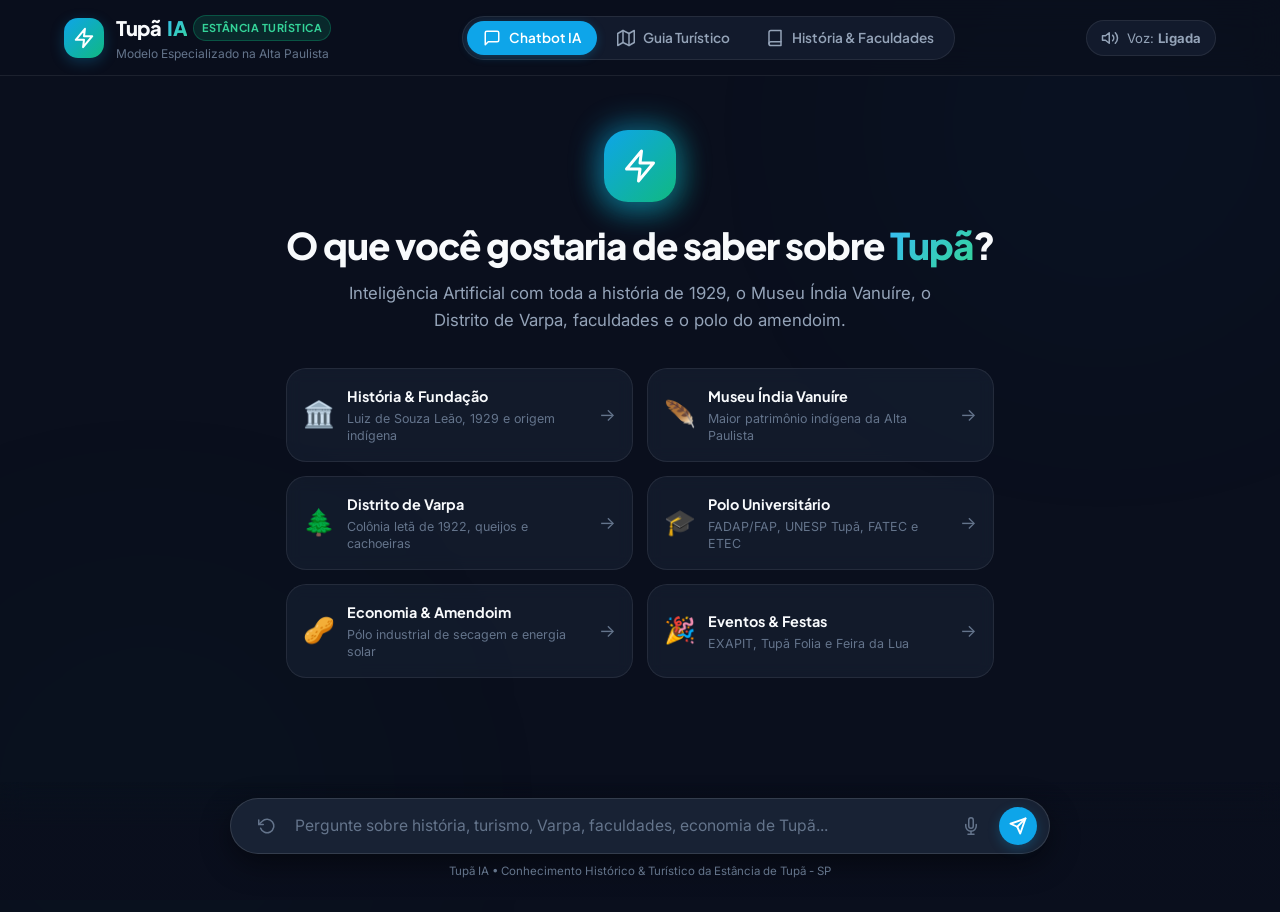
==== Projeto 1/index.html @ 078f335b "Add files via upload" ====
<!DOCTYPE html>
<html lang="pt-BR">
<head>
  <meta charset="UTF-8">
  <meta name="viewport" content="width=device-width, initial-scale=1.0">
  <title>Tupã IA - Inteligência Artificial da Estância Turística de Tupã</title>
  <meta name="description" content="Assistente virtual inteligente especializado na história, turismo, faculdades, economia e cultura de Tupã - SP.">

  <!-- Google Fonts: Plus Jakarta Sans & Inter -->
  <link rel="preconnect" href="https://fonts.googleapis.com">
  <link rel="preconnect" href="https://fonts.gstatic.com" crossorigin>
  <link href="https://fonts.googleapis.com/css2?family=Plus+Jakarta+Sans:wght@400;500;600;700;800&family=Inter:wght@400;500;600&display=swap" rel="stylesheet">

  <style>
    /* ================= ESTILOS EMBUTIDOS COMPLETOS ================= */
    :root {
      --font-heading: 'Plus Jakarta Sans', -apple-system, sans-serif;
      --font-body: 'Inter', -apple-system, sans-serif;

      --bg-deep: #0a0f1d;
      --bg-surface: #111827;
      --bg-card: #182234;
      --bg-card-hover: #1f2c42;
      --bg-input: #1a2333;
      
      --primary: #0ea5e9;
      --primary-hover: #0284c7;
      --primary-glow: rgba(14, 165, 233, 0.25);
      
      --accent: #10b981;
      --solar: #f59e0b;

      --border: rgba(255, 255, 255, 0.08);
      --border-focus: rgba(14, 165, 233, 0.4);

      --text-primary: #f8fafc;
      --text-secondary: #94a3b8;
      --text-muted: #64748b;

      --radius-sm: 8px;
      --radius-md: 14px;
      --radius-lg: 20px;
      --radius-xl: 28px;
      
      --shadow-sm: 0 2px 8px rgba(0, 0, 0, 0.3);
      --shadow-md: 0 8px 24px rgba(0, 0, 0, 0.4);
      --shadow-lg: 0 16px 40px rgba(0, 0, 0, 0.5);
      --transition: all 0.25s cubic-bezier(0.16, 1, 0.3, 1);
    }

    * {
      margin: 0;
      padding: 0;
      box-sizing: border-box;
    }

    body {
      font-family: var(--font-body);
      background-color: var(--bg-deep);
      color: var(--text-primary);
      min-height: 100vh;
      display: flex;
      flex-direction: column;
      overflow-x: hidden;
      position: relative;
      line-height: 1.6;
    }

    /* Ambient Background Glows */
    .bg-glow {
      position: fixed;
      border-radius: 50%;
      filter: blur(140px);
      pointer-events: none;
      z-index: 0;
      opacity: 0.5;
    }

    .glow-1 {
      width: 450px;
      height: 450px;
      background: radial-gradient(circle, rgba(14, 165, 233, 0.2), transparent 70%);
      top: -100px;
      right: -50px;
    }

    .glow-2 {
      width: 500px;
      height: 500px;
      background: radial-gradient(circle, rgba(16, 185, 129, 0.15), transparent 70%);
      bottom: -150px;
      left: -100px;
    }

    /* Navbar Superior */
    .navbar {
      position: sticky;
      top: 0;
      z-index: 100;
      background: rgba(10, 15, 29, 0.88);
      backdrop-filter: blur(16px);
      -webkit-backdrop-filter: blur(16px);
      border-bottom: 1px solid var(--border);
    }

    .nav-container {
      max-width: 1200px;
      margin: 0 auto;
      padding: 12px 24px;
      display: flex;
      align-items: center;
      justify-content: space-between;
      gap: 16px;
    }

    .brand-group {
      display: flex;
      align-items: center;
      gap: 12px;
    }

    .brand-badge-icon {
      width: 40px;
      height: 40px;
      border-radius: var(--radius-md);
      background: linear-gradient(135deg, var(--primary), var(--accent));
      display: flex;
      align-items: center;
      justify-content: center;
      color: #fff;
      box-shadow: 0 4px 14px var(--primary-glow);
    }

    .brand-title {
      font-family: var(--font-heading);
      font-size: 1.25rem;
      font-weight: 800;
      display: flex;
      align-items: center;
      gap: 6px;
      letter-spacing: -0.5px;
    }

    .gradient-text {
      background: linear-gradient(135deg, #38bdf8, #34d399);
      -webkit-background-clip: text;
      -webkit-text-fill-color: transparent;
    }

    .city-pill {
      font-size: 0.68rem;
      font-weight: 700;
      text-transform: uppercase;
      letter-spacing: 0.5px;
      padding: 3px 8px;
      border-radius: 20px;
      background: rgba(16, 185, 129, 0.15);
      color: #34d399;
      border: 1px solid rgba(16, 185, 129, 0.3);
    }

    .brand-tagline {
      display: block;
      font-size: 0.75rem;
      color: var(--text-muted);
    }

    /* Abas de Navegação */
    .nav-tabs {
      display: flex;
      background: rgba(24, 34, 52, 0.7);
      padding: 4px;
      border-radius: var(--radius-xl);
      border: 1px solid var(--border);
      gap: 4px;
    }

    .nav-btn {
      background: transparent;
      border: none;
      color: var(--text-secondary);
      font-family: var(--font-heading);
      font-size: 0.85rem;
      font-weight: 600;
      padding: 8px 16px;
      border-radius: var(--radius-xl);
      cursor: pointer;
      display: flex;
      align-items: center;
      gap: 8px;
      transition: var(--transition);
    }

    .nav-btn:hover {
      color: var(--text-primary);
      background: rgba(255, 255, 255, 0.05);
    }

    .nav-btn.active {
      background: var(--primary);
      color: #ffffff;
      box-shadow: 0 2px 10px var(--primary-glow);
    }

    .action-btn {
      background: rgba(24, 34, 52, 0.7);
      border: 1px solid var(--border);
      color: var(--text-secondary);
      font-family: var(--font-body);
      font-size: 0.82rem;
      padding: 8px 14px;
      border-radius: var(--radius-xl);
      cursor: pointer;
      display: flex;
      align-items: center;
      gap: 8px;
      transition: var(--transition);
    }

    .action-btn:hover {
      border-color: var(--primary);
      color: var(--text-primary);
    }

    .action-btn.active {
      border-color: var(--accent);
      color: #34d399;
      background: rgba(16, 185, 129, 0.12);
    }

    /* Container Geral */
    .app-container {
      max-width: 1100px;
      margin: 0 auto;
      padding: 24px 20px;
      width: 100%;
      flex: 1;
      position: relative;
      z-index: 10;
      display: flex;
      flex-direction: column;
    }

    .view-panel {
      display: none;
      flex: 1;
      flex-direction: column;
      animation: slideFadeIn 0.35s cubic-bezier(0.16, 1, 0.3, 1);
    }

    .view-panel.active {
      display: flex;
    }

    @keyframes slideFadeIn {
      from { opacity: 0; transform: translateY(12px); }
      to { opacity: 1; transform: translateY(0); }
    }

    /* Hero Inicial */
    .chat-hero {
      text-align: center;
      max-width: 800px;
      margin: 30px auto 40px auto;
      display: flex;
      flex-direction: column;
      align-items: center;
      transition: var(--transition);
    }

    .chat-hero.hidden {
      display: none;
    }

    .hero-icon-container {
      position: relative;
      margin-bottom: 20px;
    }

    .hero-icon-inner {
      width: 72px;
      height: 72px;
      border-radius: 24px;
      background: linear-gradient(135deg, #0ea5e9, #10b981);
      display: flex;
      align-items: center;
      justify-content: center;
      color: #ffffff;
      box-shadow: 0 10px 30px rgba(14, 165, 233, 0.35);
      position: relative;
      z-index: 2;
    }

    .hero-icon-glow {
      position: absolute;
      inset: -8px;
      border-radius: 30px;
      background: linear-gradient(135deg, #0ea5e9, #10b981);
      opacity: 0.4;
      filter: blur(14px);
      z-index: 1;
    }

    .hero-title {
      font-family: var(--font-heading);
      font-size: 2.3rem;
      font-weight: 800;
      letter-spacing: -1px;
      margin-bottom: 12px;
      line-height: 1.25;
    }

    .hero-subtitle {
      font-size: 1.05rem;
      color: var(--text-secondary);
      line-height: 1.6;
      max-width: 640px;
      margin-bottom: 34px;
    }

    /* Grid de Cards de Sugestão */
    .hero-cards-grid {
      display: grid;
      grid-template-columns: repeat(auto-fill, minmax(240px, 1fr));
      gap: 14px;
      width: 100%;
    }

    .suggestion-card {
      background: rgba(24, 34, 52, 0.6);
      border: 1px solid var(--border);
      border-radius: var(--radius-lg);
      padding: 16px;
      text-align: left;
      cursor: pointer;
      transition: var(--transition);
      display: flex;
      align-items: center;
      gap: 12px;
      backdrop-filter: blur(8px);
    }

    .suggestion-card:hover {
      background: rgba(31, 44, 66, 0.85);
      border-color: rgba(14, 165, 233, 0.4);
      transform: translateY(-3px);
      box-shadow: 0 8px 24px rgba(0, 0, 0, 0.25);
    }

    .s-icon {
      font-size: 1.6rem;
      flex-shrink: 0;
    }

    .s-content h4 {
      font-family: var(--font-heading);
      font-size: 0.9rem;
      font-weight: 700;
      color: var(--text-primary);
      margin-bottom: 2px;
    }

    .s-content p {
      font-size: 0.78rem;
      color: var(--text-muted);
      line-height: 1.4;
    }

    .s-arrow {
      margin-left: auto;
      color: var(--text-muted);
      font-size: 1.1rem;
      transition: var(--transition);
    }

    .suggestion-card:hover .s-arrow {
      color: var(--primary);
      transform: translateX(3px);
    }

    /* Mensagens */
    .messages-container {
      display: flex;
      flex-direction: column;
      gap: 20px;
      padding: 10px 0 160px 0;
      max-width: 860px;
      margin: 0 auto;
      width: 100%;
    }

    .message-row {
      display: flex;
      gap: 16px;
      animation: messageIn 0.3s cubic-bezier(0.16, 1, 0.3, 1);
      width: 100%;
    }

    @keyframes messageIn {
      from { opacity: 0; transform: translateY(10px); }
      to { opacity: 1; transform: translateY(0); }
    }

    .user-row { justify-content: flex-end; }
    .bot-row { justify-content: flex-start; }

    .msg-avatar-icon {
      width: 36px;
      height: 36px;
      border-radius: 12px;
      display: flex;
      align-items: center;
      justify-content: center;
      flex-shrink: 0;
      font-size: 0.9rem;
    }

    .bot-row .msg-avatar-icon {
      background: linear-gradient(135deg, var(--primary), var(--accent));
      color: #fff;
      box-shadow: 0 4px 12px var(--primary-glow);
    }

    .user-row .msg-avatar-icon {
      background: #334155;
      color: #cbd5e1;
    }

    .msg-bubble-box {
      max-width: 85%;
      padding: 16px 20px;
      border-radius: var(--radius-lg);
      font-size: 0.96rem;
      line-height: 1.65;
      position: relative;
    }

    .user-row .msg-bubble-box {
      background: linear-gradient(135deg, #0284c7, #0369a1);
      color: #ffffff;
      border-bottom-right-radius: 4px;
      box-shadow: 0 4px 15px rgba(2, 132, 199, 0.25);
    }

    .bot-row .msg-bubble-box {
      background: var(--bg-card);
      border: 1px solid var(--border);
      color: var(--text-primary);
      border-bottom-left-radius: 4px;
      box-shadow: var(--shadow-sm);
    }

    .msg-bubble-box strong { color: #38bdf8; font-weight: 700; }
    .user-row .msg-bubble-box strong { color: #ffffff; }

    .msg-bubble-box li {
      margin-left: 20px;
      margin-top: 6px;
    }

    .msg-actions-bar {
      display: flex;
      gap: 8px;
      margin-top: 12px;
      padding-top: 10px;
      border-top: 1px solid rgba(255, 255, 255, 0.06);
    }

    .msg-mini-btn {
      background: transparent;
      border: 1px solid rgba(255, 255, 255, 0.1);
      color: var(--text-muted);
      border-radius: 6px;
      padding: 4px 10px;
      font-size: 0.78rem;
      cursor: pointer;
      display: flex;
      align-items: center;
      gap: 6px;
      transition: var(--transition);
    }

    .msg-mini-btn:hover {
      background: rgba(255, 255, 255, 0.08);
      color: var(--text-primary);
      border-color: rgba(255, 255, 255, 0.2);
    }

    .typing-pulse {
      display: inline-flex;
      gap: 5px;
      padding: 8px 12px;
    }

    .typing-pulse span {
      width: 8px;
      height: 8px;
      border-radius: 50%;
      background: var(--primary);
      animation: typingBounce 1.4s infinite ease-in-out both;
    }

    .typing-pulse span:nth-child(1) { animation-delay: -0.32s; }
    .typing-pulse span:nth-child(2) { animation-delay: -0.16s; }

    @keyframes typingBounce {
      0%, 80%, 100% { transform: scale(0.6); opacity: 0.4; }
      40% { transform: scale(1.1); opacity: 1; }
    }

    /* Barra de Entrada */
    .chat-input-dock {
      position: fixed;
      bottom: 0;
      left: 0;
      right: 0;
      padding: 16px 20px 20px 20px;
      background: linear-gradient(to top, rgba(10, 15, 29, 0.96) 60%, transparent);
      backdrop-filter: blur(12px);
      -webkit-backdrop-filter: blur(12px);
      z-index: 90;
      display: flex;
      flex-direction: column;
      align-items: center;
    }

    .chat-box {
      max-width: 820px;
      width: 100%;
      background: var(--bg-card);
      border: 1px solid rgba(255, 255, 255, 0.12);
      border-radius: var(--radius-xl);
      padding: 8px 12px 8px 18px;
      display: flex;
      align-items: center;
      gap: 10px;
      box-shadow: 0 10px 30px rgba(0, 0, 0, 0.45);
      transition: var(--transition);
    }

    .chat-box:focus-within {
      border-color: var(--primary);
      box-shadow: 0 10px 35px rgba(14, 165, 233, 0.25);
      background: var(--bg-input);
    }

    #chat-input {
      flex: 1;
      background: transparent;
      border: none;
      color: var(--text-primary);
      font-family: var(--font-body);
      font-size: 0.98rem;
      resize: none;
      height: 24px;
      max-height: 120px;
      outline: none;
      line-height: 1.5;
    }

    #chat-input::placeholder { color: var(--text-muted); }

    .input-btn {
      background: transparent;
      border: none;
      color: var(--text-muted);
      width: 36px;
      height: 36px;
      border-radius: 50%;
      cursor: pointer;
      display: flex;
      align-items: center;
      justify-content: center;
      transition: var(--transition);
    }

    .input-btn:hover {
      background: rgba(255, 255, 255, 0.08);
      color: var(--text-primary);
    }

    .input-btn.listening {
      color: #ef4444;
      background: rgba(239, 68, 68, 0.15);
      animation: pulseMic 1.2s infinite;
    }

    @keyframes pulseMic {
      0% { transform: scale(1); }
      50% { transform: scale(1.15); }
      100% { transform: scale(1); }
    }

    .send-btn {
      background: var(--primary);
      border: none;
      color: #ffffff;
      width: 38px;
      height: 38px;
      border-radius: 50%;
      cursor: pointer;
      display: flex;
      align-items: center;
      justify-content: center;
      transition: var(--transition);
      box-shadow: 0 4px 12px var(--primary-glow);
    }

    .send-btn:hover {
      background: var(--primary-hover);
      transform: scale(1.05);
    }

    .dock-footer {
      margin-top: 8px;
      font-size: 0.72rem;
      color: var(--text-muted);
    }

    /* Seções e Cards */
    .section-heading {
      text-align: center;
      max-width: 700px;
      margin: 10px auto 36px auto;
    }

    .section-tag {
      background: rgba(14, 165, 233, 0.15);
      color: var(--primary);
      border: 1px solid rgba(14, 165, 233, 0.3);
      font-size: 0.75rem;
      font-weight: 700;
      text-transform: uppercase;
      letter-spacing: 0.5px;
      padding: 4px 12px;
      border-radius: 20px;
      display: inline-block;
      margin-bottom: 12px;
    }

    .section-heading h2 {
      font-family: var(--font-heading);
      font-size: 2rem;
      font-weight: 800;
      letter-spacing: -0.5px;
      margin-bottom: 8px;
    }

    .section-heading p {
      color: var(--text-secondary);
      font-size: 1rem;
    }

    .places-grid-v2 {
      display: grid;
      grid-template-columns: repeat(auto-fill, minmax(320px, 1fr));
      gap: 20px;
      margin-bottom: 50px;
    }

    .place-card-v2 {
      background: var(--bg-card);
      border: 1px solid var(--border);
      border-radius: var(--radius-lg);
      padding: 24px;
      display: flex;
      flex-direction: column;
      transition: var(--transition);
      position: relative;
    }

    .place-card-v2:hover {
      border-color: rgba(14, 165, 233, 0.4);
      transform: translateY(-4px);
      box-shadow: 0 12px 30px rgba(0, 0, 0, 0.35);
    }

    .place-category-badge {
      font-size: 0.75rem;
      font-weight: 700;
      text-transform: uppercase;
      color: var(--accent);
      letter-spacing: 0.5px;
      margin-bottom: 8px;
    }

    .place-title-v2 {
      font-family: var(--font-heading);
      font-size: 1.25rem;
      font-weight: 700;
      margin-bottom: 10px;
    }

    .place-desc-v2 {
      color: var(--text-secondary);
      font-size: 0.92rem;
      line-height: 1.6;
      margin-bottom: 16px;
      flex: 1;
    }

    .place-meta-v2 {
      font-size: 0.82rem;
      color: var(--text-muted);
      display: flex;
      align-items: center;
      gap: 6px;
      margin-bottom: 8px;
    }

    .place-dica-v2 {
      background: rgba(245, 158, 11, 0.1);
      border-left: 3px solid var(--solar);
      color: #fde68a;
      padding: 8px 12px;
      border-radius: 4px;
      font-size: 0.82rem;
      margin-bottom: 16px;
    }

    .place-ask-btn {
      background: rgba(14, 165, 233, 0.12);
      border: 1px solid rgba(14, 165, 233, 0.3);
      color: #38bdf8;
      font-family: var(--font-heading);
      font-size: 0.85rem;
      font-weight: 600;
      padding: 10px;
      border-radius: var(--radius-md);
      cursor: pointer;
      transition: var(--transition);
      text-align: center;
    }

    .place-ask-btn:hover {
      background: var(--primary);
      color: #ffffff;
    }

    .facts-grid-v2 {
      display: grid;
      grid-template-columns: repeat(auto-fill, minmax(320px, 1fr));
      gap: 16px;
      margin-bottom: 40px;
    }

    .fact-card-v2 {
      background: var(--bg-card);
      border: 1px solid var(--border);
      border-radius: var(--radius-md);
      padding: 20px;
    }

    .fact-badge-v2 {
      background: rgba(16, 185, 129, 0.15);
      color: var(--accent);
      padding: 3px 10px;
      border-radius: 20px;
      font-size: 0.72rem;
      font-weight: 700;
      display: inline-block;
      margin-bottom: 10px;
    }

    .fact-card-v2 p {
      font-size: 0.92rem;
      color: var(--text-secondary);
      line-height: 1.6;
    }

    .section-subheading {
      margin: 30px 0 20px 0;
    }

    .section-subheading h3 {
      font-family: var(--font-heading);
      font-size: 1.4rem;
      font-weight: 700;
      margin-bottom: 4px;
    }

    .section-subheading p {
      color: var(--text-muted);
      font-size: 0.9rem;
    }

    .universities-grid {
      display: grid;
      grid-template-columns: repeat(auto-fill, minmax(250px, 1fr));
      gap: 20px;
      margin-bottom: 50px;
    }

    .uni-card {
      background: var(--bg-card);
      border: 1px solid var(--border);
      border-radius: var(--radius-lg);
      padding: 22px;
      display: flex;
      flex-direction: column;
      transition: var(--transition);
    }

    .uni-card:hover {
      border-color: rgba(14, 165, 233, 0.4);
      transform: translateY(-3px);
    }

    .uni-badge {
      font-size: 0.7rem;
      font-weight: 700;
      padding: 3px 8px;
      border-radius: 12px;
      background: rgba(255, 255, 255, 0.08);
      color: var(--text-secondary);
      display: inline-block;
      margin-bottom: 8px;
    }

    .uni-badge.highlight {
      background: rgba(16, 185, 129, 0.15);
      color: #34d399;
    }

    .uni-card h4 {
      font-family: var(--font-heading);
      font-size: 1.2rem;
      color: var(--primary);
      margin-bottom: 2px;
    }

    .uni-subtitle {
      font-size: 0.78rem;
      color: var(--text-muted);
      display: block;
      margin-bottom: 12px;
    }

    .uni-card p {
      font-size: 0.88rem;
      color: var(--text-secondary);
      line-height: 1.6;
      margin-bottom: 16px;
      flex: 1;
    }

    .uni-ask-btn {
      background: transparent;
      border: none;
      color: var(--primary);
      font-size: 0.82rem;
      font-weight: 700;
      text-align: left;
      cursor: pointer;
      padding: 0;
      transition: var(--transition);
    }

    .uni-ask-btn:hover {
      color: #38bdf8;
      transform: translateX(3px);
    }

    /* Toast */
    .toast {
      position: fixed;
      bottom: 90px;
      right: 24px;
      background: #0284c7;
      color: #ffffff;
      padding: 12px 20px;
      border-radius: var(--radius-md);
      font-size: 0.88rem;
      font-weight: 600;
      box-shadow: var(--shadow-lg);
      opacity: 0;
      transform: translateY(15px);
      transition: all 0.25s ease;
      z-index: 2000;
      pointer-events: none;
    }

    .toast.show {
      opacity: 1;
      transform: translateY(0);
    }

    /* Responsividade */
    @media (max-width: 768px) {
      .nav-container {
        flex-wrap: wrap;
        padding: 10px 16px;
      }
      .nav-tabs {
        order: 3;
        width: 100%;
        justify-content: center;
        margin-top: 8px;
      }
      .hero-title { font-size: 1.7rem; }
      .hero-subtitle { font-size: 0.95rem; }
      .hero-cards-grid { grid-template-columns: 1fr; }
      .chat-box { border-radius: var(--radius-lg); }
      .msg-bubble-box { max-width: 92%; }
      .city-pill { display: none; }
    }
  </style>
</head>
<body>

  <!-- Ambient Glow Effects -->
  <div class="bg-glow glow-1"></div>
  <div class="bg-glow glow-2"></div>

  <!-- Cabeçalho Superior -->
  <header class="navbar">
    <div class="nav-container">
      <div class="brand-group">
        <div class="brand-badge-icon">
          <svg viewBox="0 0 24 24" width="22" height="22" fill="none" stroke="currentColor" stroke-width="2.2" stroke-linecap="round" stroke-linejoin="round">
            <polygon points="13 2 3 14 12 14 11 22 21 10 12 10 13 2"></polygon>
          </svg>
        </div>
        <div class="brand-info">
          <div class="brand-title">
            <span>Tupã</span><span class="gradient-text">IA</span>
            <span class="city-pill">Estância Turística</span>
          </div>
          <span class="brand-tagline">Modelo Especializado na Alta Paulista</span>
        </div>
      </div>

      <nav class="nav-tabs">
        <button class="nav-btn active" data-tab="chat">
          <svg viewBox="0 0 24 24" width="18" height="18" fill="none" stroke="currentColor" stroke-width="2" stroke-linecap="round" stroke-linejoin="round">
            <path d="M21 15a2 2 0 0 1-2 2H7l-4 4V5a2 2 0 0 1 2-2h14a2 2 0 0 1 2 2z"></path>
          </svg>
          <span>Chatbot IA</span>
        </button>
        <button class="nav-btn" data-tab="places">
          <svg viewBox="0 0 24 24" width="18" height="18" fill="none" stroke="currentColor" stroke-width="2" stroke-linecap="round" stroke-linejoin="round">
            <polygon points="1 6 1 22 8 18 16 22 23 18 23 2 16 6 8 2 1 6"></polygon>
            <line x1="8" y1="2" x2="8" y2="18"></line>
            <line x1="16" y1="6" x2="16" y2="22"></line>
          </svg>
          <span>Guia Turístico</span>
        </button>
        <button class="nav-btn" data-tab="facts">
          <svg viewBox="0 0 24 24" width="18" height="18" fill="none" stroke="currentColor" stroke-width="2" stroke-linecap="round" stroke-linejoin="round">
            <path d="M4 19.5A2.5 2.5 0 0 1 6.5 17H20"></path>
            <path d="M6.5 2H20v20H6.5A2.5 2.5 0 0 1 4 19.5v-15A2.5 2.5 0 0 1 6.5 2z"></path>
          </svg>
          <span>História & Faculdades</span>
        </button>
      </nav>

      <div class="nav-actions">
        <button id="toggle-voice-btn" class="action-btn" title="Ativar voz das respostas">
          <svg viewBox="0 0 24 24" width="18" height="18" fill="none" stroke="currentColor" stroke-width="2" stroke-linecap="round" stroke-linejoin="round">
            <polygon points="11 5 6 9 2 9 2 15 6 15 11 19 11 5"></polygon>
            <path d="M19.07 4.93a10 10 0 0 1 0 14.14M15.54 8.46a5 5 0 0 1 0 7.07"></path>
          </svg>
          <span class="voice-label">Voz: <strong id="voice-status">Ligada</strong></span>
        </button>
      </div>
    </div>
  </header>

  <!-- Conteúdo Principal -->
  <main class="app-container">

    <!-- SEÇÃO 1: CHATBOT INTERATIVO -->
    <section id="view-chat" class="view-panel active">
      
      <!-- Hero Inicial -->
      <div id="chat-hero" class="chat-hero">
        <div class="hero-icon-container">
          <div class="hero-icon-glow"></div>
          <div class="hero-icon-inner">
            <svg viewBox="0 0 24 24" width="36" height="36" fill="none" stroke="currentColor" stroke-width="2" stroke-linecap="round" stroke-linejoin="round">
              <polygon points="13 2 3 14 12 14 11 22 21 10 12 10 13 2"></polygon>
            </svg>
          </div>
        </div>
        <h2 class="hero-title">O que você gostaria de saber sobre <span class="gradient-text">Tupã</span>?</h2>
        <p class="hero-subtitle">
          Inteligência Artificial com toda a história de 1929, o Museu Índia Vanuíre, o Distrito de Varpa, faculdades e o polo do amendoim.
        </p>

        <!-- Sugestões Rápidas -->
        <div class="hero-cards-grid">
          <div class="suggestion-card" onclick="sendPrompt('Conte a história da fundação de Tupã em 1929 e quem foi Luiz de Souza Leão')">
            <div class="s-icon">🏛️</div>
            <div class="s-content">
              <h4>História & Fundação</h4>
              <p>Luiz de Souza Leão, 1929 e origem indígena</p>
            </div>
            <span class="s-arrow">→</span>
          </div>

          <div class="suggestion-card" onclick="sendPrompt('Como é a visita ao Museu Índia Vanuíre e quais os destaques?')">
            <div class="s-icon">🪶</div>
            <div class="s-content">
              <h4>Museu Índia Vanuíre</h4>
              <p>Maior patrimônio indígena da Alta Paulista</p>
            </div>
            <span class="s-arrow">→</span>
          </div>

          <div class="suggestion-card" onclick="sendPrompt('Quais os atrativos de Varpa, queijo suíço, cachoeiras e história letã?')">
            <div class="s-icon">🌲</div>
            <div class="s-content">
              <h4>Distrito de Varpa</h4>
              <p>Colônia letã de 1922, queijos e cachoeiras</p>
            </div>
            <span class="s-arrow">→</span>
          </div>

          <div class="suggestion-card" onclick="sendPrompt('Fale sobre as universidades de Tupã, a FADAP e a UNESP')">
            <div class="s-icon">🎓</div>
            <div class="s-content">
              <h4>Polo Universitário</h4>
              <p>FADAP/FAP, UNESP Tupã, FATEC e ETEC</p>
            </div>
            <span class="s-arrow">→</span>
          </div>

          <div class="suggestion-card" onclick="sendPrompt('Por que Tupã é a Capital Nacional do Amendoim e polo solar?')">
            <div class="s-icon">🥜</div>
            <div class="s-content">
              <h4>Economia & Amendoim</h4>
              <p>Pólo industrial de secagem e energia solar</p>
            </div>
            <span class="s-arrow">→</span>
          </div>

          <div class="suggestion-card" onclick="sendPrompt('Quais os principais eventos e festas de Tupã como a EXAPIT e carnaval?')">
            <div class="s-icon">🎉</div>
            <div class="s-content">
              <h4>Eventos & Festas</h4>
              <p>EXAPIT, Tupã Folia e Feira da Lua</p>
            </div>
            <span class="s-arrow">→</span>
          </div>
        </div>
      </div>

      <!-- Mensagens -->
      <div id="messages-container" class="messages-container"></div>

      <!-- Dock de Entrada -->
      <div class="chat-input-dock">
        <form id="chat-form" class="chat-box">
          <button type="button" id="clear-btn" class="input-btn" title="Nova Conversa / Limpar">
            <svg viewBox="0 0 24 24" width="18" height="18" fill="none" stroke="currentColor" stroke-width="2" stroke-linecap="round" stroke-linejoin="round">
              <polyline points="1 4 1 10 7 10"></polyline>
              <path d="M3.51 15a9 9 0 1 0 2.13-9.36L1 10"></path>
            </svg>
          </button>

          <textarea 
            id="chat-input" 
            placeholder="Pergunte sobre história, turismo, Varpa, faculdades, economia de Tupã..." 
            rows="1"
            required
          ></textarea>

          <button type="button" id="mic-btn" class="input-btn" title="Falar por voz">
            <svg viewBox="0 0 24 24" width="18" height="18" fill="none" stroke="currentColor" stroke-width="2" stroke-linecap="round" stroke-linejoin="round">
              <path d="M12 1a3 3 0 0 0-3 3v8a3 3 0 0 0 6 0V4a3 3 0 0 0-3-3z"></path>
              <path d="M19 10v2a7 7 0 0 1-14 0v-2"></path>
              <line x1="12" y1="19" x2="12" y2="23"></line>
              <line x1="8" y1="23" x2="16" y2="23"></line>
            </svg>
          </button>

          <button type="submit" id="send-btn" class="send-btn" title="Enviar Mensagem">
            <svg viewBox="0 0 24 24" width="18" height="18" fill="none" stroke="currentColor" stroke-width="2.5" stroke-linecap="round" stroke-linejoin="round">
              <line x1="22" y1="2" x2="11" y2="13"></line>
              <polygon points="22 2 15 22 11 13 2 9 22 2"></polygon>
            </svg>
          </button>
        </form>
        <div class="dock-footer">
          <span>Tupã IA • Conhecimento Histórico & Turístico da Estância de Tupã - SP</span>
        </div>
      </div>

    </section>

    <!-- SEÇÃO 2: GUIA TURÍSTICO -->
    <section id="view-places" class="view-panel">
      <div class="section-heading">
        <span class="section-tag">Roteiro Imperdível</span>
        <h2>Pontos Turísticos & Ecoturismo de Tupã</h2>
        <p>Explore as belezas da cidade, a tradição letã em Varpa e os monumentos históricos.</p>
      </div>

      <div class="places-grid-v2" id="places-grid-container"></div>
    </section>

    <!-- SEÇÃO 3: HISTÓRIA & FACULDADES -->
    <section id="view-facts" class="view-panel">
      <div class="section-heading">
        <span class="section-tag">Cultura & Saber</span>
        <h2>História, Fatos & Polo Universitário</h2>
        <p>A trajetória desde o desbravamento por Luiz de Souza Leão até os grandes centros de ensino.</p>
      </div>

      <div class="facts-grid-v2" id="facts-container"></div>

      <div class="section-subheading">
        <h3>Polo de Ensino Superior</h3>
        <p>Instituições renomadas que formam profissionais de todo o Brasil em Tupã</p>
      </div>

      <div class="universities-grid">
        <div class="uni-card">
          <div class="uni-header">
            <span class="uni-badge">Tradição Regional</span>
            <h4>FADAP / FAP</h4>
            <span class="uni-subtitle">Faculdade da Alta Paulista</span>
          </div>
          <p>Instituição consolidada e de excelência na formação superior, com cursos conceituados em <strong>Direito, Odontologia, Enfermagem, Psicologia, Agronomia</strong> e dezenas de pós-graduações que impulsionam o desenvolvimento regional.</p>
          <button class="uni-ask-btn" onclick="askTopic('FADAP')">Perguntar sobre a FADAP à IA →</button>
        </div>

        <div class="uni-card">
          <div class="uni-header">
            <span class="uni-badge highlight">Pública & Gratuita</span>
            <h4>UNESP Tupã</h4>
            <span class="uni-subtitle">Universidade Estadual Paulista</span>
          </div>
          <p>Campus fundado em 2003 com reconhecimento nacional e internacional. Pioneiro no Brasil na graduação em <strong>Engenharia de Biossistemas</strong>, além de tradição no curso de <strong>Administração</strong> e programas avançados de pesquisa científica.</p>
          <button class="uni-ask-btn" onclick="askTopic('UNESP Tupã')">Perguntar sobre a UNESP à IA →</button>
        </div>

        <div class="uni-card">
          <div class="uni-header">
            <span class="uni-badge">Tecnologia & Gestão</span>
            <h4>FATEC Tupã</h4>
            <span class="uni-subtitle">Faculdade de Tecnologia de SP</span>
          </div>
          <p>Voltada para a formação tecnológica e estratégica em gestão empresarial e agronegócio, conectando os jovens às demandas industriais e rurais da Alta Paulista.</p>
          <button class="uni-ask-btn" onclick="askTopic('FATEC Tupã')">Perguntar sobre a FATEC à IA →</button>
        </div>

        <div class="uni-card">
          <div class="uni-header">
            <span class="uni-badge">Ensino Técnico</span>
            <h4>ETEC Prof. Massuyuki Kawano</h4>
            <span class="uni-subtitle">Centro Paula Souza</span>
          </div>
          <p>Referência máxima no ensino médio e formação técnica profissionalizante com cursos de informática, design, edificações e administração.</p>
          <button class="uni-ask-btn" onclick="askTopic('ETEC Tupã')">Perguntar sobre a ETEC à IA →</button>
        </div>
      </div>
    </section>

  </main>

  <div id="toast" class="toast"></div>

  <!-- JAVASCRIPT EMBUTIDO COMPLETO (INDEPENDENTE DE ARQUIVOS EXTERNOS) -->
  <script>
    const TUPA_DATA = {
      pontos_turisticos: [
        {
          nome: "Museu Histórico e Pedagógico Índia Vanuíre",
          categoria: "Cultura & História Indígena",
          descricao: "Referência nacional e latino-americana em museologia indígena. Abriga um riquíssimo acervo de mais de 38 mil peças dos povos Kaingang, Krenak e Terena.",
          endereco: "Rua Coroados, 521 - Centro de Tupã",
          dica: "Aberto de terça a domingo. Entrada gratuita!"
        },
        {
          nome: "Distrito Histórico de Varpa",
          categoria: "Ecoturismo & Tradição Letã",
          descricao: "Fundado em 1922 por imigrantes letões fugidos da Europa. Preserva arquitetura de madeira, o Rancho dos Defumados, o Museu dos Pioneiros e a Cachoeira da Palma.",
          distancia: "25 km do centro de Tupã (via asfaltada)",
          dica: "Não deixe de provar o famoso Queijo Suíço Artesanal de Varpa!"
        },
        {
          nome: "Solar Luiz de Souza Leão",
          categoria: "Patrimônio Histórico",
          descricao: "Antiga residência do fundador de Tupã. Cercado por um bosque municipal de mata nativa preservada com espécies centenárias e animais silvestres.",
          endereco: "Rua Caingangs, 600 - Centro",
          dica: "Ótimo para caminhadas na natureza e fotos históricas."
        },
        {
          nome: "Praça da Bandeira & Fonte Luminosa",
          categoria: "Lazer & Convivência",
          descricao: "O coração social da cidade. Conta com anfiteatro, espaço cultural e a tradicional Feira da Lua, com comidas de rua e artesanato.",
          endereco: "Centro de Tupã",
          dica: "A Feira da Lua reúne gastronomia variada toda semana."
        },
        {
          nome: "Igreja Matriz de São Pedro",
          categoria: "Arquitetura Religiosa",
          descricao: "Templo monumental erguido em homenagem ao padroeiro São Pedro, com belos vitrais coloridos e imponente altar neoclássico.",
          endereco: "Em frente à Praça da Bandeira"
        }
      ],
      curiosidades: [
        "Tupã foi completamente planejada antes de sua fundação em 1929, inspirando-se em cidades modernas com avenidas largas.",
        "O fundador Luiz de Souza Leão batizou todas as ruas centrais com nomes de nações indígenas brasileiras (Caingangs, Coroados, Guaranis, Marabás, Potiguaras, Cherentes).",
        "A região de Tupã é a maior produtora e processadora de amendoim do Brasil, abrigando gigantes da indústria como a Amendupã.",
        "Varpa é uma das únicas colônias de imigrantes da Letônia do mundo que mantém vivas suas tradições gastronômicas até hoje.",
        "A cidade é oficialmente reconhecida como Estância Turística pelo Governo do Estado de São Paulo."
      ]
    };

    const App = {
      chatHistory: [],
      isVoiceActive: true,
      isListening: false,
      recognition: null,
      synth: window.speechSynthesis || null,
      typingInterval: null
    };

    document.addEventListener('DOMContentLoaded', () => {
      initNavigation();
      initPlaces();
      initFacts();
      initChatForm();
      initSpeechFeatures();
    });

    function initNavigation() {
      const tabs = document.querySelectorAll('.nav-btn');
      tabs.forEach(tab => {
        tab.addEventListener('click', () => {
          tabs.forEach(t => t.classList.remove('active'));
          document.querySelectorAll('.view-panel').forEach(p => p.classList.remove('active'));

          tab.classList.add('active');
          const targetId = `view-${tab.dataset.tab}`;
          const panel = document.getElementById(targetId);
          if (panel) panel.classList.add('active');

          window.scrollTo({ top: 0, behavior: 'smooth' });
        });
      });

      const voiceBtn = document.getElementById('toggle-voice-btn');
      const voiceStatus = document.getElementById('voice-status');
      if (voiceBtn) {
        voiceBtn.addEventListener('click', () => {
          App.isVoiceActive = !App.isVoiceActive;
          voiceBtn.classList.toggle('active', App.isVoiceActive);
          voiceStatus.textContent = App.isVoiceActive ? 'Ligada' : 'Muda';
          showToast(App.isVoiceActive ? 'Leitura de voz ativada!' : 'Leitura de voz silenciada.');
          if (!App.isVoiceActive && App.synth) App.synth.cancel();
        });
      }
    }

    function initPlaces() {
      const grid = document.getElementById('places-grid-container');
      if (!grid) return;

      grid.innerHTML = TUPA_DATA.pontos_turisticos.map(p => `
        <article class="place-card-v2">
          <span class="place-category-badge">${p.categoria}</span>
          <h3 class="place-title-v2">${p.nome}</h3>
          <p class="place-desc-v2">${p.descricao}</p>
          ${p.endereco ? `<div class="place-meta-v2">📍 ${p.endereco}</div>` : ''}
          ${p.distancia ? `<div class="place-meta-v2">🚗 ${p.distancia}</div>` : ''}
          ${p.dica ? `<div class="place-dica-v2">💡 <strong>Dica:</strong> ${p.dica}</div>` : ''}
          <button class="place-ask-btn" onclick="sendPrompt('Conte mais detalhes turísticos e curiosidades sobre o ${p.nome}')">
            Perguntar sobre este local à IA →
          </button>
        </article>
      `).join('');
    }

    function initFacts() {
      const container = document.getElementById('facts-container');
      if (!container) return;

      container.innerHTML = TUPA_DATA.curiosidades.map((fact, index) => `
        <div class="fact-card-v2">
          <span class="fact-badge-v2">Fato Histórico #${index + 1}</span>
          <p>${fact}</p>
        </div>
      `).join('');
    }

    function initChatForm() {
      const form = document.getElementById('chat-form');
      const input = document.getElementById('chat-input');
      const clearBtn = document.getElementById('clear-btn');

      form.addEventListener('submit', (e) => {
        e.preventDefault();
        const query = input.value.trim();
        if (!query) return;

        processUserMessage(query);
        input.value = '';
        input.style.height = '24px';
      });

      input.addEventListener('input', () => {
        input.style.height = 'auto';
        input.style.height = Math.min(input.scrollHeight, 120) + 'px';
      });

      input.addEventListener('keydown', (e) => {
        if (e.key === 'Enter' && !e.shiftKey) {
          e.preventDefault();
          form.dispatchEvent(new Event('submit'));
        }
      });

      clearBtn.addEventListener('click', () => {
        const container = document.getElementById('messages-container');
        container.innerHTML = '';
        const hero = document.getElementById('chat-hero');
        if (hero) hero.classList.remove('hidden');
        App.chatHistory = [];
        if (App.synth) App.synth.cancel();
        showToast('Conversa reiniciada.');
      });
    }

    function sendPrompt(text) {
      const chatTab = document.querySelector('.nav-btn[data-tab="chat"]');
      if (chatTab) chatTab.click();
      processUserMessage(text);
    }

    function askTopic(topic) {
      sendPrompt(`Conte-me detalhes e a importância de ${topic} em Tupã`);
    }

    function processUserMessage(text) {
      const hero = document.getElementById('chat-hero');
      if (hero) hero.classList.add('hidden');

      appendMessageRow('user', text);
      const loadingId = appendTypingIndicator();

      setTimeout(() => {
        removeTypingIndicator(loadingId);
        const botAnswer = generateTupaResponse(text);
        appendStreamingBotMessage(botAnswer);
      }, 450);
    }

    function appendMessageRow(sender, content) {
      const container = document.getElementById('messages-container');
      const row = document.createElement('div');
      row.className = `message-row ${sender}-row`;

      const avatar = sender === 'bot'
        ? `<div class="msg-avatar-icon">🏛️</div>`
        : `<div class="msg-avatar-icon">👤</div>`;

      row.innerHTML = `
        ${avatar}
        <div class="msg-bubble-box">
          <div class="msg-text-content">${formatMarkdownText(content)}</div>
        </div>
      `;

      container.appendChild(row);
      scrollToBottom();
    }

    function appendStreamingBotMessage(fullText) {
      const container = document.getElementById('messages-container');
      const row = document.createElement('div');
      row.className = 'message-row bot-row';

      row.innerHTML = `
        <div class="msg-avatar-icon">🏛️</div>
        <div class="msg-bubble-box">
          <div class="msg-text-content"></div>
          <div class="msg-actions-bar" style="display:none;">
            <button class="msg-mini-btn" onclick="copyText(this)">📋 Copiar</button>
            <button class="msg-mini-btn" onclick="readAloud(this)">🔊 Ouvir</button>
          </div>
        </div>
      `;

      container.appendChild(row);
      const textContainer = row.querySelector('.msg-text-content');
      const actionsBar = row.querySelector('.msg-actions-bar');

      const words = fullText.split(' ');
      let i = 0;
      
      if (App.typingInterval) clearInterval(App.typingInterval);

      App.typingInterval = setInterval(() => {
        if (i < words.length) {
          const currentChunk = words.slice(0, i + 1).join(' ');
          textContainer.innerHTML = formatMarkdownText(currentChunk);
          i += 2;
          scrollToBottom();
        } else {
          clearInterval(App.typingInterval);
          textContainer.innerHTML = formatMarkdownText(fullText);
          actionsBar.style.display = 'flex';
          scrollToBottom();

          if (App.isVoiceActive) {
            speakAloud(cleanTextForVoice(fullText));
          }
        }
      }, 25);
    }

    function appendTypingIndicator() {
      const container = document.getElementById('messages-container');
      const id = 'typing-' + Date.now();
      const row = document.createElement('div');
      row.id = id;
      row.className = 'message-row bot-row';
      row.innerHTML = `
        <div class="msg-avatar-icon">🏛️</div>
        <div class="msg-bubble-box">
          <div class="typing-pulse">
            <span></span><span></span><span></span>
          </div>
        </div>
      `;
      container.appendChild(row);
      scrollToBottom();
      return id;
    }

    function removeTypingIndicator(id) {
      const el = document.getElementById(id);
      if (el) el.remove();
    }

    function formatMarkdownText(str) {
      let text = str;
      text = text.replace(/\*\*(.*?)\*\*/g, '<strong>$1</strong>');
      text = text.replace(/\*(.*?)\*/g, '<em>$1</em>');
      text = text.replace(/• (.*?)(?=\n|$)/g, '<li>$1</li>');
      text = text.replace(/\n\n/g, '<p style="margin-top:8px;"></p>');
      text = text.replace(/\n/g, '<br>');
      return text;
    }

    function cleanTextForVoice(text) {
      return text.replace(/[*#•\-_]/g, '').trim();
    }

    function speakAloud(text) {
      if (!App.synth) return;
      App.synth.cancel();

      const utter = new SpeechSynthesisUtterance(text);
      utter.lang = 'pt-BR';
      utter.rate = 1.05;

      const voices = App.synth.getVoices();
      const ptVoice = voices.find(v => v.lang.includes('pt')) || null;
      if (ptVoice) utter.voice = ptVoice;

      App.synth.speak(utter);
    }

    function readAloud(btn) {
      const bubble = btn.closest('.msg-bubble-box');
      const textEl = bubble.querySelector('.msg-text-content');
      if (textEl) {
        speakAloud(cleanTextForVoice(textEl.innerText));
        showToast('Reproduzindo áudio...');
      }
    }

    function copyText(btn) {
      const bubble = btn.closest('.msg-bubble-box');
      const textEl = bubble.querySelector('.msg-text-content');
      if (textEl) {
        navigator.clipboard.writeText(textEl.innerText).then(() => {
          showToast('Texto copiado!');
        });
      }
    }

    function initSpeechFeatures() {
      const SpeechRec = window.SpeechRecognition || window.webkitSpeechRecognition;
      const micBtn = document.getElementById('mic-btn');

      if (!SpeechRec) {
        if (micBtn) micBtn.style.display = 'none';
        return;
      }

      App.recognition = new SpeechRec();
      App.recognition.lang = 'pt-BR';
      App.recognition.continuous = false;

      App.recognition.onresult = (e) => {
        const speechResult = e.results[0][0].transcript;
        document.getElementById('chat-input').value = speechResult;
        processUserMessage(speechResult);
      };

      App.recognition.onend = () => {
        App.isListening = false;
        micBtn.classList.remove('listening');
      };

      App.recognition.onerror = () => {
        App.isListening = false;
        micBtn.classList.remove('listening');
        showToast('Não foi possível captar a voz.');
      };

      micBtn.addEventListener('click', () => {
        if (App.isListening) {
          App.recognition.stop();
          App.isListening = false;
          micBtn.classList.remove('listening');
        } else {
          try {
            App.recognition.start();
            App.isListening = true;
            micBtn.classList.add('listening');
            showToast('Ouvindo... pode falar!');
          } catch (err) {
            console.error(err);
          }
        }
      });
    }

    function scrollToBottom() {
      window.scrollTo({
        top: document.body.scrollHeight,
        behavior: 'smooth'
      });
    }

    function showToast(msg) {
      const toast = document.getElementById('toast');
      if (!toast) return;
      toast.textContent = msg;
      toast.classList.add('show');
      setTimeout(() => toast.classList.remove('show'), 2600);
    }

    function generateTupaResponse(query) {
      const q = query.toLowerCase()
        .normalize("NFD")
        .replace(/[\u0300-\u036f]/g, "");

      if (hasAny(q, ['fundador', 'fundou', 'fundacao', 'criacao', 'luiz de souza', 'souza leao', '1929', 'historia'])) {
        return `🏛️ **História e Fundação de Tupã (SP)**\n\n` +
          `• **Data:** 12 de outubro de 1929.\n` +
          `• **Fundador:** O desbravador **Luiz de Souza Leão**, homem visionário que planejou o traçado urbano com ruas amplas antes mesmo do desmatamento da selva original.\n` +
          `• **Origem do Nome:** *Tupã* homenageia o Deus do Trovão na mitologia tupi-guarani. Todas as ruas originais receberam nomes de nações indígenas (Caingangs, Coroados, Guaranis, Marabás, Potiguaras, etc.).\n` +
          `• **Evolução:** Em 1938 foi elevada a município e hoje ostenta o cobiçado título de **Estância Turística do Estado de São Paulo**.`;
      }

      if (hasAny(q, ['museu', 'vanuire', 'india', 'indigena', 'indio', 'kaingang', 'krenak', 'etnografico'])) {
        return `🪶 **Museu Histórico e Pedagógico Índia Vanuíre**\n\n` +
          `Considerado um dos museus etnográficos e indígenas mais importantes da América Latina!\n\n` +
          `• **A Pacificadora Vanuíre:** Homenageia a indígena Kaingang que mediou a paz entre colonizadores e povos originários na Alta Paulista no início do século XX.\n` +
          `• **Acervo Excepcional:** Mais de **38.000 peças catalogadas**, incluindo plumárias raras, cerâmicas, armas e indumentárias dos povos Kaingang, Krenak e Terena.\n` +
          `• **Localização:** Rua Coroados, 521 (Centro).\n` +
          `• **Visitação:** Aberto de terça a domingo, com entrada **gratuita** e visitas guiadas interativas.`;
      }

      if (hasAny(q, ['varpa', 'leta', 'letoes', 'letao', 'queijo', 'defumado', 'palma', 'cachoeira', 'imigrante'])) {
        return `🌲 **Distrito Histórico de Varpa: Tradição Letã na Alta Paulista**\n\n` +
          `Fundado em **1922** por famílias de imigrantes letões que fugiram da opressão política e religiosa na Europa.\n\n` +
          `**O que você não pode deixar de conhecer em Varpa:**\n` +
          `1. **Gastronomia Típica:** O renomado **Queijo Suíço Artesanal** maturado em câmaras tradicionais, os lanches do **Rancho dos Defumados** e pães caseiros.\n` +
          `2. **Cachoeira da Palma:** Paraíso ecológico para banho, trilhas na mata nativa e contemplação.\n` +
          `3. **Museu dos Pioneiros (Jānis Erdbergs):** Preserva fotos, maquinários rústicos e a história dos pioneiros europeus.\n\n` +
          `📍 *Distância:* Apenas 25 km do centro de Tupã por rodovia pavimentada.`;
      }

      if (hasAny(q, ['faculdade', 'universidade', 'fadap', 'fap', 'unesp', 'etec', 'fatec', 'curso', 'estudar', 'biossistemas', 'direito'])) {
        return `🎓 **Polo Universitário e Educacional de Tupã**\n\n` +
          `Tupã é um centro de referência regional para estudantes do Brasil inteiro:\n\n` +
          `• **FADAP / FAP (Faculdade da Alta Paulista):** Instituição renomada e tradicional na formação de excelência em **Direito, Odontologia, Enfermagem, Psicologia, Agronomia** e saúde.\n` +
          `• **UNESP Tupã:** Câmpus público estadual de alto nível, pioneiro no país na graduação em **Engenharia de Biossistemas** e conceituado em **Administração**, com mestrado e doutorado.\n` +
          `• **FATEC Tupã:** Faculdade tecnológica pública focada no agronegócio e sistemas de gestão.\n` +
          `• **ETEC Prof. Massuyuki Kawano:** Cursos técnicos profissionalizantes de alto desempenho.`;
      }

      if (hasAny(q, ['amendoim', 'economia', 'solar', 'industria', 'fabrica', 'trabalho', 'agricultura'])) {
        return `🥜 **Economia & Vocação Produtiva de Tupã**\n\n` +
          `• **Capital Nacional do Amendoim:** A microrregião de Tupã concentra a maior área de plantio, secagem e processamento industrial de amendoim do Brasil, abrigando indústrias como a **Amendupã** e abastecendo os mercados nacional e europeu.\n` +
          `• **Polo de Energia Solar:** Reconhecida pela atração pioneira de grandes usinas solares fotovoltaicas e empresas do ramo de sustentabilidade energética.\n` +
          `• **Indústria Calçadista & Agro:** Polo tradicional na fabricação de calçados infantis, confecções e forte pecuária.`;
      }

      if (hasAny(q, ['turismo', 'ponto turistico', 'pontos turisticos', 'o que fazer', 'onde ir', 'passear', 'solar', 'praca'])) {
        return `📸 **Principais Cartões-Postais e Atrações de Tupã**\n\n` +
          `1. **Museu Índia Vanuíre:** O maior polo cultural indígena do Estado de SP.\n` +
          `2. **Distrito de Varpa:** Colônia letã, cachoeiras e queijos artesanais.\n` +
          `3. **Solar Luiz de Souza Leão:** O casarão do fundador com bosque preservado de mata nativa.\n` +
          `4. **Praça da Bandeira & Fonte:** O coração social da cidade, palco da famosa **Feira da Lua**.\n` +
          `5. **Igreja Matriz de São Pedro:** Majestosa arquitetura no centro com vitrais históricos.`;
      }

      if (hasAny(q, ['festa', 'evento', 'carnaval', 'tupa folia', 'exapit', 'rodeio', 'feira da lua', 'cerejeira'])) {
        return `🎉 **Eventos e Festas Tradicionais de Tupã**\n\n` +
          `• **EXAPIT:** Grandiosa Exposição Agropecuária e Industrial de Tupã, com shows com artistas consagrados do Brasil, rodeio e gastronomia regional.\n` +
          `• **Tupã Folia:** Um dos maiores, mais organizados e animados carnavais de rua gratuitos do interior paulista.\n` +
          `• **Feira da Lua:** Encontro semanal na Praça da Bandeira com barracas de pastéis, yakisoba, comidas típicas e artesanato.\n` +
          `• **Festa da Cerejeira e Undokai:** Belíssima celebração da cultura e da união nipo-brasileira na colônia japonesa local.`;
      }

      if (hasAny(q, ['populacao', 'quantos habitantes', 'onde fica', 'altitude', 'distrito', 'mapa', 'tamanho'])) {
        return `🗺️ **Dados Gerais sobre Tupã (SP)**\n\n` +
          `• **População:** Aproximadamente **64.000 habitantes** (IBGE).\n` +
          `• **Localização:** Região Alta Paulista, a 514 km da capital São Paulo.\n` +
          `• **Altitude:** 508 metros de altitude com clima tropical de verões quentes.\n` +
          `• **Distritos Oficiais:** Varpa, Parnaso e Universo.\n` +
          `• **Cidades Vizinhas:** Bastos, Iacri, Quintana, Herculândia, Quatá, Rancharia, Arco-Íris.`;
      }

      if (hasAny(q, ['comer', 'comida', 'culinaria', 'restaurante', 'almoco', 'lanche', 'prato'])) {
        return `🍽️ **Gastronomia Típica em Tupã**\n\n` +
          `• **Doces de Amendoim:** Paçocas puras, amendoim doce crocante e derivados artesanais da terra do amendoim.\n` +
          `• **Delícias de Varpa:** O autêntico Queijo Suíço curado, lombo defumado e pães caseiros do Rancho dos Defumados.\n` +
          `• **Comida de Rua:** Na **Feira da Lua** (Praça da Bandeira), com pastéis quentinhos e pratos orientais da comunidade japonesa.\n` +
          `• **Restaurantes:** Excelentes churrascarias, pizzarias e cafeterias tradicionais ao longo da Avenida Tamoios e centro.`;
      }

      return `Entendi sua dúvida sobre Tupã! 🌟\n\n` +
        `A Estância Turística de Tupã reúne mais de 90 anos de história rica desde Luiz de Souza Leão, passando pelo valor cultural do **Museu Índia Vanuíre**, a imigração letã em **Varpa**, as faculdades renomadas (**FADAP/FAP e UNESP**) e a força nacional do **amendoim**.\n\n` +
        `💡 *Sugestão:* Experimente me perguntar especificamente sobre *Varpa*, *Museu Vanuíre*, *História da Fundação*, *Faculdades* ou *Pontos Turísticos* para detalhes completos!`;
    }

    function hasAny(text, words) {
      return words.some(w => text.includes(w.toLowerCase()));
    }
  </script>
</body>
</html>
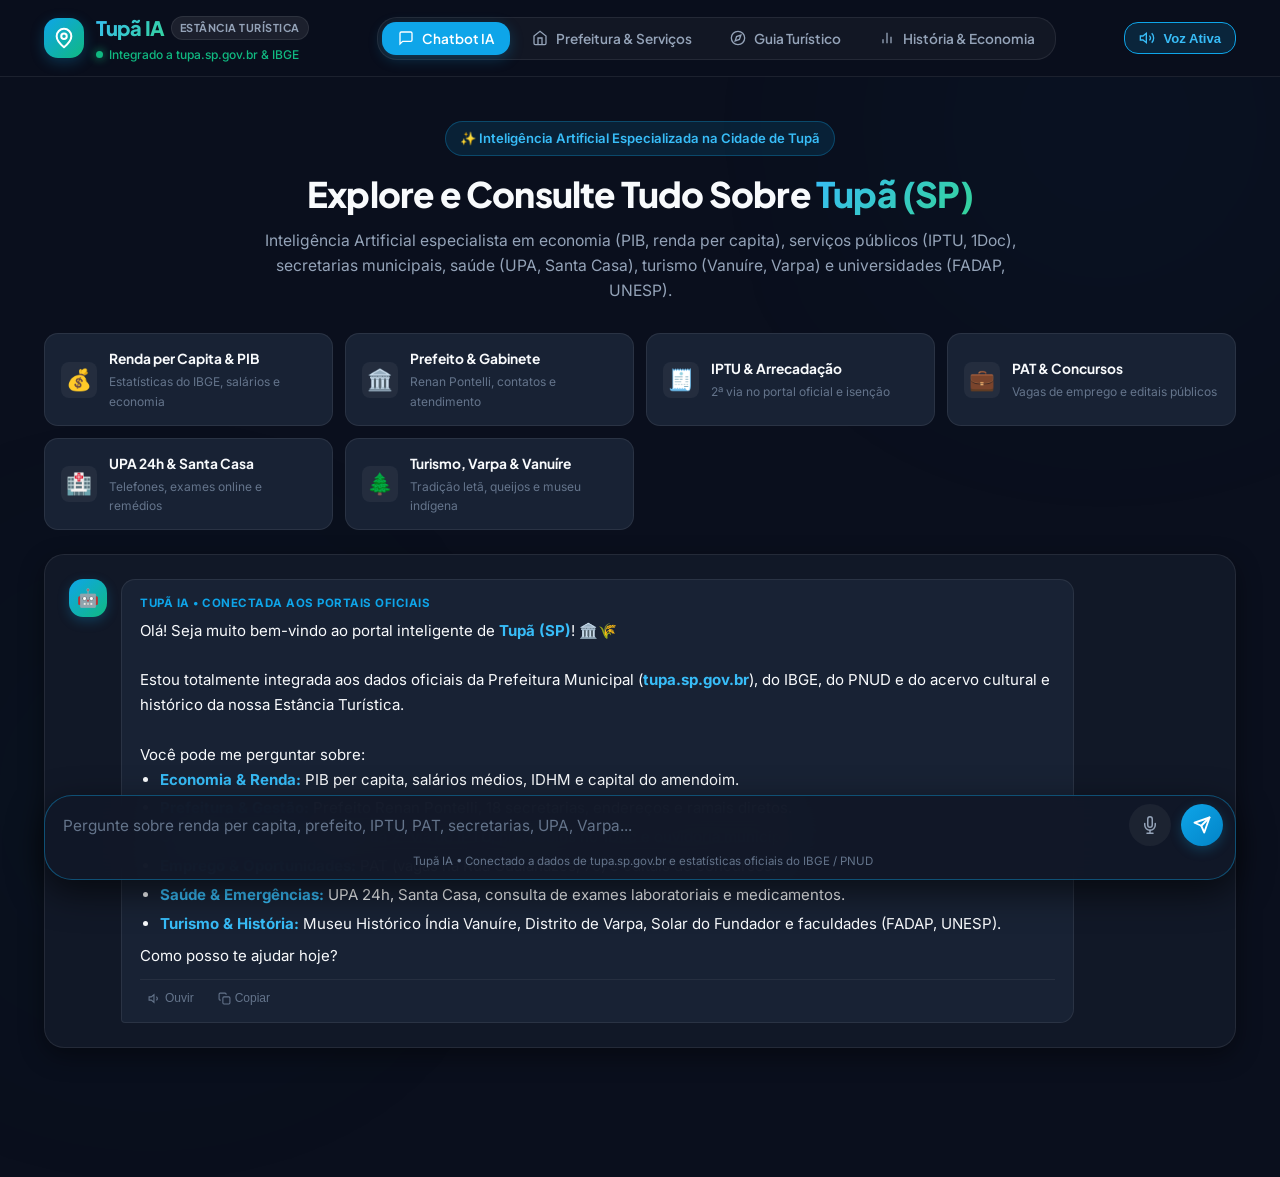
==== commit ec9e588a: "Integracao profunda com tupa.sp.gov.br: 18 secretarias, prefeito Renan Pontelli, servicos 1Doc, IPTU" ====
--- a/Projeto 1/index.html
+++ b/Projeto 1/index.html
@@ -3,8 +3,8 @@
 <head>
   <meta charset="UTF-8">
   <meta name="viewport" content="width=device-width, initial-scale=1.0">
-  <title>Tupã IA - Inteligência Artificial da Estância Turística de Tupã</title>
-  <meta name="description" content="Assistente virtual inteligente especializado na história, turismo, faculdades, economia e cultura de Tupã - SP.">
+  <title>Tupã IA - Inteligência Artificial & Portal Completo de Tupã (SP)</title>
+  <meta name="description" content="Assistente virtual inteligente integrado com todos os dados da Prefeitura de Tupã (tupa.sp.gov.br), IBGE, economia, renda per capita, serviços públicos, secretarias, saúde e turismo.">
 
   <!-- Google Fonts: Plus Jakarta Sans & Inter -->
   <link rel="preconnect" href="https://fonts.googleapis.com">
@@ -12,7 +12,6 @@
   <link href="https://fonts.googleapis.com/css2?family=Plus+Jakarta+Sans:wght@400;500;600;700;800&family=Inter:wght@400;500;600&display=swap" rel="stylesheet">
 
   <style>
-    /* ================= ESTILOS EMBUTIDOS COMPLETOS ================= */
     :root {
       --font-heading: 'Plus Jakarta Sans', -apple-system, sans-serif;
       --font-body: 'Inter', -apple-system, sans-serif;
@@ -29,6 +28,7 @@
       
       --accent: #10b981;
       --solar: #f59e0b;
+      --danger: #ef4444;
 
       --border: rgba(255, 255, 255, 0.08);
       --border-focus: rgba(14, 165, 233, 0.4);
@@ -48,11 +48,7 @@
       --transition: all 0.25s cubic-bezier(0.16, 1, 0.3, 1);
     }
 
-    * {
-      margin: 0;
-      padding: 0;
-      box-sizing: border-box;
-    }
+    * { margin: 0; padding: 0; box-sizing: border-box; }
 
     body {
       font-family: var(--font-body);
@@ -66,7 +62,6 @@
       line-height: 1.6;
     }
 
-    /* Ambient Background Glows */
     .bg-glow {
       position: fixed;
       border-radius: 50%;
@@ -92,19 +87,18 @@
       left: -100px;
     }
 
-    /* Navbar Superior */
+    /* Navbar */
     .navbar {
       position: sticky;
       top: 0;
       z-index: 100;
-      background: rgba(10, 15, 29, 0.88);
+      background: rgba(10, 15, 29, 0.92);
       backdrop-filter: blur(16px);
-      -webkit-backdrop-filter: blur(16px);
       border-bottom: 1px solid var(--border);
     }
 
     .nav-container {
-      max-width: 1200px;
+      max-width: 1240px;
       margin: 0 auto;
       padding: 12px 24px;
       display: flex;
@@ -150,45 +144,66 @@
     .city-pill {
       font-size: 0.68rem;
       font-weight: 700;
+      letter-spacing: 0.5px;
       text-transform: uppercase;
-      letter-spacing: 0.5px;
-      padding: 3px 8px;
+      background: rgba(255, 255, 255, 0.08);
+      padding: 2px 8px;
       border-radius: 20px;
-      background: rgba(16, 185, 129, 0.15);
-      color: #34d399;
-      border: 1px solid rgba(16, 185, 129, 0.3);
-    }
-
-    .brand-tagline {
-      display: block;
+      color: var(--text-secondary);
+      border: 1px solid var(--border);
+    }
+
+    .live-status {
+      display: flex;
+      align-items: center;
+      gap: 6px;
       font-size: 0.75rem;
-      color: var(--text-muted);
-    }
-
-    /* Abas de Navegação */
+      color: var(--accent);
+      font-weight: 500;
+      margin-top: 1px;
+    }
+
+    .pulse-dot {
+      width: 7px;
+      height: 7px;
+      background: var(--accent);
+      border-radius: 50%;
+      box-shadow: 0 0 10px var(--accent);
+      animation: pulse 2s infinite;
+    }
+
+    @keyframes pulse {
+      0% { opacity: 0.5; transform: scale(0.9); }
+      50% { opacity: 1; transform: scale(1.15); }
+      100% { opacity: 0.5; transform: scale(0.9); }
+    }
+
+    /* Tabs */
     .nav-tabs {
       display: flex;
-      background: rgba(24, 34, 52, 0.7);
+      align-items: center;
+      gap: 6px;
+      background: rgba(255, 255, 255, 0.04);
       padding: 4px;
-      border-radius: var(--radius-xl);
+      border-radius: var(--radius-lg);
       border: 1px solid var(--border);
-      gap: 4px;
     }
 
     .nav-btn {
       background: transparent;
       border: none;
       color: var(--text-secondary);
+      padding: 8px 16px;
+      border-radius: var(--radius-md);
       font-family: var(--font-heading);
       font-size: 0.85rem;
       font-weight: 600;
-      padding: 8px 16px;
-      border-radius: var(--radius-xl);
       cursor: pointer;
       display: flex;
       align-items: center;
       gap: 8px;
       transition: var(--transition);
+      white-space: nowrap;
     }
 
     .nav-btn:hover {
@@ -198,449 +213,458 @@
 
     .nav-btn.active {
       background: var(--primary);
-      color: #ffffff;
-      box-shadow: 0 2px 10px var(--primary-glow);
-    }
-
-    .action-btn {
-      background: rgba(24, 34, 52, 0.7);
+      color: #fff;
+      box-shadow: 0 4px 14px var(--primary-glow);
+    }
+
+    .nav-actions {
+      display: flex;
+      align-items: center;
+      gap: 10px;
+    }
+
+    .voice-toggle-btn {
+      display: flex;
+      align-items: center;
+      gap: 8px;
+      background: rgba(255, 255, 255, 0.05);
       border: 1px solid var(--border);
       color: var(--text-secondary);
-      font-family: var(--font-body);
+      padding: 7px 14px;
+      border-radius: var(--radius-md);
       font-size: 0.82rem;
-      padding: 8px 14px;
-      border-radius: var(--radius-xl);
+      font-weight: 600;
       cursor: pointer;
-      display: flex;
-      align-items: center;
-      gap: 8px;
       transition: var(--transition);
     }
 
-    .action-btn:hover {
+    .voice-toggle-btn:hover {
       border-color: var(--primary);
       color: var(--text-primary);
     }
 
-    .action-btn.active {
-      border-color: var(--accent);
-      color: #34d399;
-      background: rgba(16, 185, 129, 0.12);
-    }
-
-    /* Container Geral */
-    .app-container {
-      max-width: 1100px;
+    .voice-toggle-btn.active {
+      background: rgba(14, 165, 233, 0.15);
+      border-color: var(--primary);
+      color: #38bdf8;
+    }
+
+    /* Main Container */
+    .main-content {
+      max-width: 1240px;
+      width: 100%;
       margin: 0 auto;
-      padding: 24px 20px;
-      width: 100%;
+      padding: 24px;
       flex: 1;
+      display: flex;
+      flex-direction: column;
       position: relative;
-      z-index: 10;
-      display: flex;
-      flex-direction: column;
+      z-index: 1;
     }
 
     .view-panel {
       display: none;
-      flex: 1;
       flex-direction: column;
-      animation: slideFadeIn 0.35s cubic-bezier(0.16, 1, 0.3, 1);
+      animation: fadeIn 0.3s ease forwards;
     }
 
     .view-panel.active {
       display: flex;
     }
 
-    @keyframes slideFadeIn {
-      from { opacity: 0; transform: translateY(12px); }
+    @keyframes fadeIn {
+      from { opacity: 0; transform: translateY(6px); }
       to { opacity: 1; transform: translateY(0); }
     }
 
-    /* Hero Inicial */
-    .chat-hero {
+    /* Chat View */
+    .hero-welcome {
       text-align: center;
-      max-width: 800px;
-      margin: 30px auto 40px auto;
-      display: flex;
-      flex-direction: column;
-      align-items: center;
-      transition: var(--transition);
-    }
-
-    .chat-hero.hidden {
-      display: none;
-    }
-
-    .hero-icon-container {
-      position: relative;
-      margin-bottom: 20px;
-    }
-
-    .hero-icon-inner {
-      width: 72px;
-      height: 72px;
-      border-radius: 24px;
-      background: linear-gradient(135deg, #0ea5e9, #10b981);
-      display: flex;
-      align-items: center;
-      justify-content: center;
-      color: #ffffff;
-      box-shadow: 0 10px 30px rgba(14, 165, 233, 0.35);
-      position: relative;
-      z-index: 2;
-    }
-
-    .hero-icon-glow {
-      position: absolute;
-      inset: -8px;
+      margin: 20px auto 30px;
+      max-width: 760px;
+    }
+
+    .hero-badge {
+      display: inline-flex;
+      align-items: center;
+      gap: 8px;
+      background: rgba(14, 165, 233, 0.12);
+      border: 1px solid rgba(14, 165, 233, 0.3);
+      padding: 6px 14px;
       border-radius: 30px;
-      background: linear-gradient(135deg, #0ea5e9, #10b981);
-      opacity: 0.4;
-      filter: blur(14px);
-      z-index: 1;
+      color: #38bdf8;
+      font-size: 0.82rem;
+      font-weight: 600;
+      margin-bottom: 16px;
     }
 
     .hero-title {
       font-family: var(--font-heading);
-      font-size: 2.3rem;
+      font-size: 2.2rem;
       font-weight: 800;
-      letter-spacing: -1px;
+      line-height: 1.25;
+      letter-spacing: -0.8px;
       margin-bottom: 12px;
-      line-height: 1.25;
-    }
-
-    .hero-subtitle {
-      font-size: 1.05rem;
+    }
+
+    .hero-desc {
       color: var(--text-secondary);
+      font-size: 0.98rem;
       line-height: 1.6;
-      max-width: 640px;
-      margin-bottom: 34px;
-    }
-
-    /* Grid de Cards de Sugestão */
-    .hero-cards-grid {
+    }
+
+    /* Suggestion Pills */
+    .suggestions-grid {
       display: grid;
-      grid-template-columns: repeat(auto-fill, minmax(240px, 1fr));
-      gap: 14px;
-      width: 100%;
+      grid-template-columns: repeat(auto-fit, minmax(260px, 1fr));
+      gap: 12px;
+      margin-bottom: 24px;
     }
 
     .suggestion-card {
-      background: rgba(24, 34, 52, 0.6);
+      background: var(--bg-card);
       border: 1px solid var(--border);
-      border-radius: var(--radius-lg);
-      padding: 16px;
+      padding: 14px 16px;
+      border-radius: var(--radius-md);
+      cursor: pointer;
+      display: flex;
+      align-items: center;
+      gap: 12px;
+      transition: var(--transition);
       text-align: left;
-      cursor: pointer;
-      transition: var(--transition);
-      display: flex;
-      align-items: center;
-      gap: 12px;
-      backdrop-filter: blur(8px);
     }
 
     .suggestion-card:hover {
-      background: rgba(31, 44, 66, 0.85);
-      border-color: rgba(14, 165, 233, 0.4);
-      transform: translateY(-3px);
-      box-shadow: 0 8px 24px rgba(0, 0, 0, 0.25);
-    }
-
-    .s-icon {
-      font-size: 1.6rem;
+      background: var(--bg-card-hover);
+      border-color: var(--primary);
+      transform: translateY(-2px);
+      box-shadow: var(--shadow-sm);
+    }
+
+    .sug-icon {
+      font-size: 1.3rem;
+      display: flex;
+      align-items: center;
+      justify-content: center;
+      width: 36px;
+      height: 36px;
+      border-radius: var(--radius-sm);
+      background: rgba(255, 255, 255, 0.05);
       flex-shrink: 0;
     }
 
-    .s-content h4 {
+    .sug-text h4 {
       font-family: var(--font-heading);
-      font-size: 0.9rem;
+      font-size: 0.86rem;
       font-weight: 700;
       color: var(--text-primary);
       margin-bottom: 2px;
     }
 
-    .s-content p {
-      font-size: 0.78rem;
+    .sug-text p {
+      font-size: 0.75rem;
       color: var(--text-muted);
-      line-height: 1.4;
-    }
-
-    .s-arrow {
-      margin-left: auto;
-      color: var(--text-muted);
-      font-size: 1.1rem;
-      transition: var(--transition);
-    }
-
-    .suggestion-card:hover .s-arrow {
-      color: var(--primary);
-      transform: translateX(3px);
-    }
-
-    /* Mensagens */
-    .messages-container {
+    }
+
+    /* Chat Messages Box */
+    .chat-container {
+      background: var(--bg-surface);
+      border: 1px solid var(--border);
+      border-radius: var(--radius-lg);
+      padding: 24px;
+      min-height: 380px;
+      margin-bottom: 20px;
       display: flex;
       flex-direction: column;
       gap: 20px;
-      padding: 10px 0 160px 0;
-      max-width: 860px;
-      margin: 0 auto;
-      width: 100%;
-    }
-
-    .message-row {
-      display: flex;
-      gap: 16px;
-      animation: messageIn 0.3s cubic-bezier(0.16, 1, 0.3, 1);
-      width: 100%;
+      box-shadow: var(--shadow-md);
+    }
+
+    .chat-bubble {
+      display: flex;
+      gap: 14px;
+      max-width: 88%;
+      animation: messageIn 0.25s ease forwards;
     }
 
     @keyframes messageIn {
-      from { opacity: 0; transform: translateY(10px); }
+      from { opacity: 0; transform: translateY(8px); }
       to { opacity: 1; transform: translateY(0); }
     }
 
-    .user-row { justify-content: flex-end; }
-    .bot-row { justify-content: flex-start; }
-
-    .msg-avatar-icon {
-      width: 36px;
-      height: 36px;
-      border-radius: 12px;
+    .chat-bubble.user {
+      align-self: flex-end;
+      flex-direction: row-reverse;
+    }
+
+    .chat-bubble.bot {
+      align-self: flex-start;
+    }
+
+    .bubble-avatar {
+      width: 38px;
+      height: 38px;
+      border-radius: var(--radius-md);
       display: flex;
       align-items: center;
       justify-content: center;
+      font-size: 1.1rem;
       flex-shrink: 0;
-      font-size: 0.9rem;
-    }
-
-    .bot-row .msg-avatar-icon {
+    }
+
+    .chat-bubble.user .bubble-avatar {
+      background: linear-gradient(135deg, #3b82f6, #6366f1);
+      color: #fff;
+    }
+
+    .chat-bubble.bot .bubble-avatar {
       background: linear-gradient(135deg, var(--primary), var(--accent));
       color: #fff;
       box-shadow: 0 4px 12px var(--primary-glow);
     }
 
-    .user-row .msg-avatar-icon {
-      background: #334155;
-      color: #cbd5e1;
-    }
-
     .msg-bubble-box {
-      max-width: 85%;
-      padding: 16px 20px;
-      border-radius: var(--radius-lg);
-      font-size: 0.96rem;
-      line-height: 1.65;
-      position: relative;
-    }
-
-    .user-row .msg-bubble-box {
-      background: linear-gradient(135deg, #0284c7, #0369a1);
-      color: #ffffff;
-      border-bottom-right-radius: 4px;
-      box-shadow: 0 4px 15px rgba(2, 132, 199, 0.25);
-    }
-
-    .bot-row .msg-bubble-box {
       background: var(--bg-card);
       border: 1px solid var(--border);
+      border-radius: var(--radius-md);
+      padding: 14px 18px;
+      position: relative;
+    }
+
+    .chat-bubble.user .msg-bubble-box {
+      background: linear-gradient(135deg, #0284c7, #0369a1);
+      border-color: rgba(255, 255, 255, 0.15);
+      border-bottom-right-radius: 4px;
+      color: #fff;
+    }
+
+    .chat-bubble.bot .msg-bubble-box {
+      border-bottom-left-radius: 4px;
+    }
+
+    .msg-sender-title {
+      font-size: 0.72rem;
+      font-weight: 700;
+      text-transform: uppercase;
+      letter-spacing: 0.5px;
+      color: var(--primary);
+      margin-bottom: 6px;
+      display: flex;
+      align-items: center;
+      gap: 6px;
+    }
+
+    .chat-bubble.user .msg-sender-title {
+      color: rgba(255, 255, 255, 0.8);
+    }
+
+    .msg-text-content {
+      font-size: 0.94rem;
+      line-height: 1.65;
       color: var(--text-primary);
-      border-bottom-left-radius: 4px;
-      box-shadow: var(--shadow-sm);
-    }
-
-    .msg-bubble-box strong { color: #38bdf8; font-weight: 700; }
-    .user-row .msg-bubble-box strong { color: #ffffff; }
-
-    .msg-bubble-box li {
+      word-break: break-word;
+    }
+
+    .msg-text-content p {
+      margin-bottom: 8px;
+    }
+
+    .msg-text-content p:last-child {
+      margin-bottom: 0;
+    }
+
+    .msg-text-content ul, .msg-text-content ol {
       margin-left: 20px;
-      margin-top: 6px;
-    }
-
-    .msg-actions-bar {
-      display: flex;
+      margin-bottom: 8px;
+    }
+
+    .msg-text-content li {
+      margin-bottom: 4px;
+    }
+
+    .msg-text-content strong {
+      color: #38bdf8;
+    }
+
+    .chat-bubble.user .msg-text-content strong {
+      color: #fff;
+    }
+
+    .msg-text-content a {
+      color: #34d399;
+      text-decoration: underline;
+      font-weight: 600;
+    }
+
+    .msg-actions {
+      display: flex;
+      align-items: center;
       gap: 8px;
-      margin-top: 12px;
-      padding-top: 10px;
+      margin-top: 10px;
+      padding-top: 8px;
       border-top: 1px solid rgba(255, 255, 255, 0.06);
     }
 
-    .msg-mini-btn {
+    .msg-action-btn {
       background: transparent;
-      border: 1px solid rgba(255, 255, 255, 0.1);
+      border: none;
       color: var(--text-muted);
-      border-radius: 6px;
-      padding: 4px 10px;
-      font-size: 0.78rem;
       cursor: pointer;
-      display: flex;
-      align-items: center;
-      gap: 6px;
+      font-size: 0.75rem;
+      display: flex;
+      align-items: center;
+      gap: 4px;
+      padding: 3px 8px;
+      border-radius: var(--radius-sm);
       transition: var(--transition);
     }
 
-    .msg-mini-btn:hover {
+    .msg-action-btn:hover {
       background: rgba(255, 255, 255, 0.08);
       color: var(--text-primary);
-      border-color: rgba(255, 255, 255, 0.2);
-    }
-
-    .typing-pulse {
-      display: inline-flex;
+    }
+
+    /* Typing indicator */
+    .typing-indicator {
+      display: none;
+      align-items: center;
       gap: 5px;
       padding: 8px 12px;
-    }
-
-    .typing-pulse span {
-      width: 8px;
-      height: 8px;
+      background: var(--bg-card);
+      border-radius: var(--radius-md);
+      width: fit-content;
+      border: 1px solid var(--border);
+    }
+
+    .typing-dot {
+      width: 6px;
+      height: 6px;
+      background: var(--primary);
       border-radius: 50%;
-      background: var(--primary);
-      animation: typingBounce 1.4s infinite ease-in-out both;
-    }
-
-    .typing-pulse span:nth-child(1) { animation-delay: -0.32s; }
-    .typing-pulse span:nth-child(2) { animation-delay: -0.16s; }
+      animation: typingBounce 1.2s infinite ease-in-out;
+    }
+
+    .typing-dot:nth-child(2) { animation-delay: 0.2s; }
+    .typing-dot:nth-child(3) { animation-delay: 0.4s; }
 
     @keyframes typingBounce {
-      0%, 80%, 100% { transform: scale(0.6); opacity: 0.4; }
-      40% { transform: scale(1.1); opacity: 1; }
-    }
-
-    /* Barra de Entrada */
-    .chat-input-dock {
-      position: fixed;
-      bottom: 0;
-      left: 0;
-      right: 0;
-      padding: 16px 20px 20px 20px;
-      background: linear-gradient(to top, rgba(10, 15, 29, 0.96) 60%, transparent);
-      backdrop-filter: blur(12px);
-      -webkit-backdrop-filter: blur(12px);
-      z-index: 90;
-      display: flex;
-      flex-direction: column;
-      align-items: center;
-    }
-
-    .chat-box {
-      max-width: 820px;
-      width: 100%;
-      background: var(--bg-card);
-      border: 1px solid rgba(255, 255, 255, 0.12);
+      0%, 80%, 100% { transform: translateY(0); opacity: 0.4; }
+      40% { transform: translateY(-5px); opacity: 1; }
+    }
+
+    /* Chat Input Bar */
+    .input-dock {
+      position: sticky;
+      bottom: 20px;
+      z-index: 50;
+      background: rgba(17, 24, 39, 0.95);
+      backdrop-filter: blur(20px);
+      border: 1px solid var(--border-focus);
       border-radius: var(--radius-xl);
       padding: 8px 12px 8px 18px;
+      box-shadow: 0 12px 35px rgba(0, 0, 0, 0.6);
+      transition: var(--transition);
+    }
+
+    .input-dock:focus-within {
+      border-color: var(--primary);
+      box-shadow: 0 12px 40px var(--primary-glow);
+    }
+
+    .input-form {
       display: flex;
       align-items: center;
       gap: 10px;
-      box-shadow: 0 10px 30px rgba(0, 0, 0, 0.45);
-      transition: var(--transition);
-    }
-
-    .chat-box:focus-within {
-      border-color: var(--primary);
-      box-shadow: 0 10px 35px rgba(14, 165, 233, 0.25);
-      background: var(--bg-input);
-    }
-
-    #chat-input {
+    }
+
+    .chat-input {
       flex: 1;
       background: transparent;
       border: none;
+      outline: none;
       color: var(--text-primary);
       font-family: var(--font-body);
-      font-size: 0.98rem;
-      resize: none;
-      height: 24px;
-      max-height: 120px;
-      outline: none;
-      line-height: 1.5;
-    }
-
-    #chat-input::placeholder { color: var(--text-muted); }
-
-    .input-btn {
-      background: transparent;
+      font-size: 0.96rem;
+      padding: 8px 0;
+    }
+
+    .chat-input::placeholder {
+      color: var(--text-muted);
+    }
+
+    .mic-btn, .send-btn {
+      width: 42px;
+      height: 42px;
+      border-radius: 50%;
       border: none;
-      color: var(--text-muted);
-      width: 36px;
-      height: 36px;
-      border-radius: 50%;
       cursor: pointer;
       display: flex;
       align-items: center;
       justify-content: center;
       transition: var(--transition);
-    }
-
-    .input-btn:hover {
-      background: rgba(255, 255, 255, 0.08);
+      flex-shrink: 0;
+    }
+
+    .mic-btn {
+      background: rgba(255, 255, 255, 0.05);
+      color: var(--text-secondary);
+    }
+
+    .mic-btn:hover {
+      background: rgba(255, 255, 255, 0.1);
       color: var(--text-primary);
     }
 
-    .input-btn.listening {
-      color: #ef4444;
-      background: rgba(239, 68, 68, 0.15);
-      animation: pulseMic 1.2s infinite;
-    }
-
-    @keyframes pulseMic {
-      0% { transform: scale(1); }
-      50% { transform: scale(1.15); }
-      100% { transform: scale(1); }
+    .mic-btn.listening {
+      background: var(--danger);
+      color: #fff;
+      animation: pulse 1.2s infinite;
     }
 
     .send-btn {
-      background: var(--primary);
-      border: none;
-      color: #ffffff;
-      width: 38px;
-      height: 38px;
-      border-radius: 50%;
-      cursor: pointer;
-      display: flex;
-      align-items: center;
+      background: linear-gradient(135deg, var(--primary), #0284c7);
+      color: #fff;
+      box-shadow: 0 4px 12px var(--primary-glow);
+    }
+
+    .send-btn:hover {
+      transform: scale(1.05);
+      box-shadow: 0 6px 16px var(--primary-glow);
+    }
+
+    .dock-footer {
+      display: flex;
       justify-content: center;
-      transition: var(--transition);
-      box-shadow: 0 4px 12px var(--primary-glow);
-    }
-
-    .send-btn:hover {
-      background: var(--primary-hover);
-      transform: scale(1.05);
-    }
-
-    .dock-footer {
-      margin-top: 8px;
+      align-items: center;
+      gap: 16px;
+      margin-top: 6px;
       font-size: 0.72rem;
       color: var(--text-muted);
     }
 
-    /* Seções e Cards */
+    /* Section Headings */
     .section-heading {
       text-align: center;
+      margin: 10px auto 30px;
       max-width: 700px;
-      margin: 10px auto 36px auto;
     }
 
     .section-tag {
-      background: rgba(14, 165, 233, 0.15);
+      font-size: 0.72rem;
+      font-weight: 700;
+      letter-spacing: 1px;
+      text-transform: uppercase;
       color: var(--primary);
-      border: 1px solid rgba(14, 165, 233, 0.3);
-      font-size: 0.75rem;
-      font-weight: 700;
-      text-transform: uppercase;
-      letter-spacing: 0.5px;
+      background: rgba(14, 165, 233, 0.12);
       padding: 4px 12px;
       border-radius: 20px;
       display: inline-block;
-      margin-bottom: 12px;
+      margin-bottom: 10px;
     }
 
     .section-heading h2 {
       font-family: var(--font-heading);
-      font-size: 2rem;
+      font-size: 1.85rem;
       font-weight: 800;
       letter-spacing: -0.5px;
       margin-bottom: 8px;
@@ -648,85 +672,368 @@
 
     .section-heading p {
       color: var(--text-secondary);
-      font-size: 1rem;
-    }
-
+      font-size: 0.92rem;
+    }
+
+    /* Emergency Strip */
+    .emergency-strip {
+      display: grid;
+      grid-template-columns: repeat(auto-fit, minmax(200px, 1fr));
+      gap: 12px;
+      margin-bottom: 24px;
+    }
+
+    .emergency-item {
+      background: rgba(239, 68, 68, 0.08);
+      border: 1px solid rgba(239, 68, 68, 0.25);
+      border-radius: var(--radius-md);
+      padding: 12px 16px;
+      display: flex;
+      align-items: center;
+      gap: 12px;
+    }
+
+    .em-icon {
+      font-size: 1.2rem;
+      font-weight: 800;
+      color: #ef4444;
+      background: rgba(239, 68, 68, 0.15);
+      width: 44px;
+      height: 44px;
+      border-radius: var(--radius-md);
+      display: flex;
+      align-items: center;
+      justify-content: center;
+      flex-shrink: 0;
+    }
+
+    .em-content h5 {
+      font-family: var(--font-heading);
+      font-size: 0.82rem;
+      font-weight: 700;
+      color: var(--text-primary);
+    }
+
+    .em-content p {
+      font-size: 0.78rem;
+      color: #fca5a5;
+      font-weight: 600;
+    }
+
+    /* Mayoral Leadership Banner */
+    .mayor-card {
+      background: linear-gradient(135deg, rgba(14, 165, 233, 0.12), rgba(16, 185, 129, 0.12));
+      border: 1px solid rgba(14, 165, 233, 0.3);
+      border-radius: var(--radius-lg);
+      padding: 20px 24px;
+      margin-bottom: 24px;
+      display: flex;
+      flex-wrap: wrap;
+      align-items: center;
+      justify-content: space-between;
+      gap: 16px;
+    }
+
+    .mayor-info {
+      display: flex;
+      align-items: center;
+      gap: 16px;
+    }
+
+    .mayor-avatar-badge {
+      width: 52px;
+      height: 52px;
+      border-radius: var(--radius-md);
+      background: linear-gradient(135deg, var(--primary), var(--accent));
+      display: flex;
+      align-items: center;
+      justify-content: center;
+      font-size: 1.5rem;
+      color: #fff;
+      box-shadow: 0 4px 16px var(--primary-glow);
+    }
+
+    .mayor-details h3 {
+      font-family: var(--font-heading);
+      font-size: 1.15rem;
+      font-weight: 800;
+      color: #fff;
+    }
+
+    .mayor-details p {
+      font-size: 0.84rem;
+      color: var(--text-secondary);
+    }
+
+    .mayor-contact-pills {
+      display: flex;
+      flex-wrap: wrap;
+      gap: 8px;
+    }
+
+    .mayor-pill {
+      background: rgba(255, 255, 255, 0.06);
+      border: 1px solid var(--border);
+      padding: 6px 12px;
+      border-radius: var(--radius-sm);
+      font-size: 0.78rem;
+      color: var(--text-primary);
+      display: flex;
+      align-items: center;
+      gap: 6px;
+    }
+
+    /* Services Grid */
+    .services-grid {
+      display: grid;
+      grid-template-columns: repeat(auto-fit, minmax(320px, 1fr));
+      gap: 16px;
+      margin-bottom: 30px;
+    }
+
+    .service-card {
+      background: var(--bg-card);
+      border: 1px solid var(--border);
+      border-radius: var(--radius-md);
+      padding: 20px;
+      display: flex;
+      flex-direction: column;
+      gap: 10px;
+      transition: var(--transition);
+    }
+
+    .service-card:hover {
+      background: var(--bg-card-hover);
+      border-color: var(--primary);
+      transform: translateY(-2px);
+      box-shadow: var(--shadow-sm);
+    }
+
+    .service-icon {
+      font-size: 1.6rem;
+      width: 44px;
+      height: 44px;
+      border-radius: var(--radius-md);
+      background: rgba(255, 255, 255, 0.05);
+      display: flex;
+      align-items: center;
+      justify-content: center;
+    }
+
+    .service-title {
+      font-family: var(--font-heading);
+      font-size: 1.05rem;
+      font-weight: 700;
+    }
+
+    .service-desc {
+      font-size: 0.85rem;
+      color: var(--text-secondary);
+      line-height: 1.55;
+      flex: 1;
+    }
+
+    .service-link {
+      color: var(--primary);
+      font-size: 0.82rem;
+      font-weight: 600;
+      text-decoration: none;
+      display: inline-flex;
+      align-items: center;
+      gap: 4px;
+      margin-top: 6px;
+    }
+
+    .service-link:hover {
+      color: #38bdf8;
+      text-decoration: underline;
+    }
+
+    /* Secretarias Directory Accordion/Grid */
+    .secretarias-section {
+      margin-top: 10px;
+      margin-bottom: 30px;
+    }
+
+    .secretarias-heading {
+      margin-bottom: 16px;
+      display: flex;
+      justify-content: space-between;
+      align-items: center;
+      flex-wrap: wrap;
+      gap: 12px;
+    }
+
+    .secretarias-heading h3 {
+      font-family: var(--font-heading);
+      font-size: 1.3rem;
+      font-weight: 800;
+      color: #fff;
+    }
+
+    .sec-search-input {
+      background: var(--bg-card);
+      border: 1px solid var(--border);
+      border-radius: var(--radius-md);
+      padding: 8px 14px;
+      color: #fff;
+      font-size: 0.84rem;
+      outline: none;
+      width: 260px;
+    }
+
+    .sec-search-input:focus {
+      border-color: var(--primary);
+    }
+
+    .secretarias-grid {
+      display: grid;
+      grid-template-columns: repeat(auto-fit, minmax(280px, 1fr));
+      gap: 14px;
+    }
+
+    .sec-card {
+      background: var(--bg-card);
+      border: 1px solid var(--border);
+      border-radius: var(--radius-md);
+      padding: 16px;
+      display: flex;
+      flex-direction: column;
+      gap: 8px;
+      transition: var(--transition);
+    }
+
+    .sec-card:hover {
+      border-color: rgba(14, 165, 233, 0.4);
+      background: var(--bg-card-hover);
+    }
+
+    .sec-badge {
+      font-size: 0.7rem;
+      font-weight: 700;
+      color: #38bdf8;
+      background: rgba(14, 165, 233, 0.12);
+      padding: 2px 8px;
+      border-radius: 4px;
+      width: fit-content;
+    }
+
+    .sec-name {
+      font-family: var(--font-heading);
+      font-size: 0.96rem;
+      font-weight: 700;
+      color: #fff;
+    }
+
+    .sec-head {
+      font-size: 0.82rem;
+      color: var(--accent);
+      font-weight: 600;
+    }
+
+    .sec-info {
+      font-size: 0.78rem;
+      color: var(--text-secondary);
+      line-height: 1.45;
+    }
+
+    .sec-btn {
+      margin-top: 6px;
+      background: rgba(255, 255, 255, 0.05);
+      border: 1px solid var(--border);
+      color: var(--text-primary);
+      padding: 6px 10px;
+      border-radius: var(--radius-sm);
+      font-size: 0.74rem;
+      font-weight: 600;
+      cursor: pointer;
+      display: inline-flex;
+      align-items: center;
+      justify-content: center;
+      gap: 4px;
+      transition: var(--transition);
+    }
+
+    .sec-btn:hover {
+      background: var(--primary);
+      color: #fff;
+      border-color: var(--primary);
+    }
+
+    /* Places Grid */
     .places-grid-v2 {
       display: grid;
-      grid-template-columns: repeat(auto-fill, minmax(320px, 1fr));
-      gap: 20px;
-      margin-bottom: 50px;
+      grid-template-columns: repeat(auto-fit, minmax(320px, 1fr));
+      gap: 18px;
+      margin-bottom: 30px;
     }
 
     .place-card-v2 {
       background: var(--bg-card);
       border: 1px solid var(--border);
       border-radius: var(--radius-lg);
-      padding: 24px;
+      padding: 22px;
       display: flex;
       flex-direction: column;
+      gap: 10px;
       transition: var(--transition);
-      position: relative;
     }
 
     .place-card-v2:hover {
-      border-color: rgba(14, 165, 233, 0.4);
-      transform: translateY(-4px);
-      box-shadow: 0 12px 30px rgba(0, 0, 0, 0.35);
+      border-color: var(--primary);
+      transform: translateY(-2px);
+      box-shadow: var(--shadow-sm);
     }
 
     .place-category-badge {
-      font-size: 0.75rem;
+      font-size: 0.72rem;
       font-weight: 700;
-      text-transform: uppercase;
-      color: var(--accent);
-      letter-spacing: 0.5px;
-      margin-bottom: 8px;
+      color: var(--solar);
+      background: rgba(245, 158, 11, 0.12);
+      padding: 3px 10px;
+      border-radius: 20px;
+      width: fit-content;
     }
 
     .place-title-v2 {
       font-family: var(--font-heading);
-      font-size: 1.25rem;
-      font-weight: 700;
-      margin-bottom: 10px;
+      font-size: 1.15rem;
+      font-weight: 800;
     }
 
     .place-desc-v2 {
+      font-size: 0.88rem;
       color: var(--text-secondary);
-      font-size: 0.92rem;
-      line-height: 1.6;
-      margin-bottom: 16px;
+      line-height: 1.55;
       flex: 1;
     }
 
     .place-meta-v2 {
+      font-size: 0.8rem;
+      color: var(--text-muted);
+      display: flex;
+      align-items: center;
+      gap: 6px;
+    }
+
+    .place-dica-v2 {
+      background: rgba(16, 185, 129, 0.1);
+      border-left: 3px solid var(--accent);
+      padding: 8px 12px;
+      border-radius: 0 var(--radius-sm) var(--radius-sm) 0;
+      font-size: 0.8rem;
+      color: #6ee7b7;
+    }
+
+    .place-ask-btn {
+      margin-top: 6px;
+      background: rgba(255, 255, 255, 0.05);
+      border: 1px solid var(--border);
+      color: var(--text-primary);
+      padding: 8px 14px;
+      border-radius: var(--radius-md);
       font-size: 0.82rem;
-      color: var(--text-muted);
-      display: flex;
-      align-items: center;
-      gap: 6px;
-      margin-bottom: 8px;
-    }
-
-    .place-dica-v2 {
-      background: rgba(245, 158, 11, 0.1);
-      border-left: 3px solid var(--solar);
-      color: #fde68a;
-      padding: 8px 12px;
-      border-radius: 4px;
-      font-size: 0.82rem;
-      margin-bottom: 16px;
-    }
-
-    .place-ask-btn {
-      background: rgba(14, 165, 233, 0.12);
-      border: 1px solid rgba(14, 165, 233, 0.3);
-      color: #38bdf8;
-      font-family: var(--font-heading);
-      font-size: 0.85rem;
       font-weight: 600;
-      padding: 10px;
-      border-radius: var(--radius-md);
       cursor: pointer;
       transition: var(--transition);
       text-align: center;
@@ -734,338 +1041,381 @@
 
     .place-ask-btn:hover {
       background: var(--primary);
-      color: #ffffff;
-    }
-
+      color: #fff;
+      border-color: var(--primary);
+    }
+
+    /* Facts & Universities */
     .facts-grid-v2 {
       display: grid;
-      grid-template-columns: repeat(auto-fill, minmax(320px, 1fr));
-      gap: 16px;
-      margin-bottom: 40px;
+      grid-template-columns: repeat(auto-fit, minmax(260px, 1fr));
+      gap: 14px;
+      margin-bottom: 30px;
     }
 
     .fact-card-v2 {
       background: var(--bg-card);
       border: 1px solid var(--border);
       border-radius: var(--radius-md);
-      padding: 20px;
-    }
-
-    .fact-badge-v2 {
-      background: rgba(16, 185, 129, 0.15);
+      padding: 18px;
+      display: flex;
+      align-items: flex-start;
+      gap: 14px;
+      transition: var(--transition);
+    }
+
+    .fact-card-v2:hover {
+      border-color: var(--accent);
+      transform: translateY(-2px);
+    }
+
+    .fact-icon-v2 {
+      font-size: 1.4rem;
+      background: rgba(16, 185, 129, 0.12);
+      width: 42px;
+      height: 42px;
+      border-radius: var(--radius-sm);
+      display: flex;
+      align-items: center;
+      justify-content: center;
+      flex-shrink: 0;
       color: var(--accent);
-      padding: 3px 10px;
-      border-radius: 20px;
-      font-size: 0.72rem;
+    }
+
+    .fact-content-v2 h4 {
+      font-family: var(--font-heading);
+      font-size: 0.95rem;
       font-weight: 700;
-      display: inline-block;
-      margin-bottom: 10px;
-    }
-
-    .fact-card-v2 p {
-      font-size: 0.92rem;
+      margin-bottom: 4px;
+    }
+
+    .fact-content-v2 p {
+      font-size: 0.82rem;
       color: var(--text-secondary);
-      line-height: 1.6;
+      line-height: 1.5;
     }
 
     .section-subheading {
-      margin: 30px 0 20px 0;
+      margin: 20px 0 16px;
     }
 
     .section-subheading h3 {
       font-family: var(--font-heading);
-      font-size: 1.4rem;
-      font-weight: 700;
-      margin-bottom: 4px;
+      font-size: 1.35rem;
+      font-weight: 800;
     }
 
     .section-subheading p {
-      color: var(--text-muted);
-      font-size: 0.9rem;
+      color: var(--text-secondary);
+      font-size: 0.88rem;
     }
 
     .universities-grid {
       display: grid;
-      grid-template-columns: repeat(auto-fill, minmax(250px, 1fr));
-      gap: 20px;
-      margin-bottom: 50px;
+      grid-template-columns: repeat(auto-fit, minmax(280px, 1fr));
+      gap: 16px;
+      margin-bottom: 30px;
     }
 
     .uni-card {
       background: var(--bg-card);
       border: 1px solid var(--border);
-      border-radius: var(--radius-lg);
-      padding: 22px;
+      border-radius: var(--radius-md);
+      padding: 20px;
       display: flex;
       flex-direction: column;
+      gap: 10px;
       transition: var(--transition);
     }
 
     .uni-card:hover {
-      border-color: rgba(14, 165, 233, 0.4);
-      transform: translateY(-3px);
+      border-color: var(--primary);
+    }
+
+    .uni-header {
+      display: flex;
+      flex-direction: column;
+      gap: 2px;
     }
 
     .uni-badge {
       font-size: 0.7rem;
       font-weight: 700;
-      padding: 3px 8px;
-      border-radius: 12px;
-      background: rgba(255, 255, 255, 0.08);
-      color: var(--text-secondary);
-      display: inline-block;
-      margin-bottom: 8px;
-    }
-
-    .uni-badge.highlight {
-      background: rgba(16, 185, 129, 0.15);
-      color: #34d399;
-    }
-
-    .uni-card h4 {
+      color: #38bdf8;
+      background: rgba(14, 165, 233, 0.12);
+      padding: 2px 8px;
+      border-radius: 4px;
+      width: fit-content;
+    }
+
+    .uni-header h4 {
       font-family: var(--font-heading);
-      font-size: 1.2rem;
-      color: var(--primary);
-      margin-bottom: 2px;
+      font-size: 1.15rem;
+      font-weight: 800;
     }
 
     .uni-subtitle {
       font-size: 0.78rem;
       color: var(--text-muted);
-      display: block;
-      margin-bottom: 12px;
     }
 
     .uni-card p {
-      font-size: 0.88rem;
+      font-size: 0.84rem;
       color: var(--text-secondary);
-      line-height: 1.6;
-      margin-bottom: 16px;
+      line-height: 1.5;
       flex: 1;
     }
 
     .uni-ask-btn {
-      background: transparent;
-      border: none;
-      color: var(--primary);
-      font-size: 0.82rem;
-      font-weight: 700;
-      text-align: left;
+      background: rgba(255, 255, 255, 0.05);
+      border: 1px solid var(--border);
+      color: var(--text-primary);
+      padding: 8px 12px;
+      border-radius: var(--radius-sm);
+      font-size: 0.8rem;
+      font-weight: 600;
       cursor: pointer;
-      padding: 0;
       transition: var(--transition);
+      text-align: center;
     }
 
     .uni-ask-btn:hover {
-      color: #38bdf8;
-      transform: translateX(3px);
+      background: var(--primary);
+      color: #fff;
     }
 
     /* Toast */
     .toast {
       position: fixed;
-      bottom: 90px;
-      right: 24px;
-      background: #0284c7;
-      color: #ffffff;
-      padding: 12px 20px;
-      border-radius: var(--radius-md);
-      font-size: 0.88rem;
-      font-weight: 600;
+      bottom: 80px;
+      left: 50%;
+      transform: translateX(-50%) translateY(20px);
+      background: rgba(17, 24, 39, 0.95);
+      border: 1px solid var(--border-focus);
+      color: #fff;
+      padding: 10px 20px;
+      border-radius: 30px;
+      font-size: 0.84rem;
+      font-weight: 500;
       box-shadow: var(--shadow-lg);
       opacity: 0;
-      transform: translateY(15px);
-      transition: all 0.25s ease;
-      z-index: 2000;
       pointer-events: none;
+      transition: all 0.3s ease;
+      z-index: 1000;
     }
 
     .toast.show {
       opacity: 1;
-      transform: translateY(0);
-    }
-
-    /* Responsividade */
-    @media (max-width: 768px) {
-      .nav-container {
-        flex-wrap: wrap;
-        padding: 10px 16px;
-      }
-      .nav-tabs {
-        order: 3;
-        width: 100%;
-        justify-content: center;
-        margin-top: 8px;
-      }
-      .hero-title { font-size: 1.7rem; }
-      .hero-subtitle { font-size: 0.95rem; }
-      .hero-cards-grid { grid-template-columns: 1fr; }
-      .chat-box { border-radius: var(--radius-lg); }
-      .msg-bubble-box { max-width: 92%; }
-      .city-pill { display: none; }
+      transform: translateX(-50%) translateY(0);
+    }
+
+    /* Responsiveness */
+    @media (max-width: 900px) {
+      .nav-container { flex-wrap: wrap; }
+      .nav-tabs { order: 3; width: 100%; justify-content: center; margin-top: 8px; }
+      .hero-title { font-size: 1.8rem; }
+      .chat-bubble { max-width: 96%; }
+    }
+
+    @media (max-width: 600px) {
+      .main-content { padding: 14px; }
+      .nav-btn span { display: none; }
+      .nav-btn { padding: 8px 12px; }
+      .hero-title { font-size: 1.5rem; }
+      .suggestions-grid { grid-template-columns: 1fr; }
     }
   </style>
 </head>
 <body>
 
-  <!-- Ambient Glow Effects -->
+  <!-- Ambient Glow -->
   <div class="bg-glow glow-1"></div>
   <div class="bg-glow glow-2"></div>
 
-  <!-- Cabeçalho Superior -->
+  <!-- Header / Navbar -->
   <header class="navbar">
     <div class="nav-container">
+      
       <div class="brand-group">
         <div class="brand-badge-icon">
           <svg viewBox="0 0 24 24" width="22" height="22" fill="none" stroke="currentColor" stroke-width="2.2" stroke-linecap="round" stroke-linejoin="round">
-            <polygon points="13 2 3 14 12 14 11 22 21 10 12 10 13 2"></polygon>
+            <path d="M12 2a8 8 0 0 0-8 8c0 5.25 8 12 8 12s8-6.75 8-12a8 8 0 0 0-8-8z"></path>
+            <circle cx="12" cy="10" r="3"></circle>
           </svg>
         </div>
-        <div class="brand-info">
+        <div>
           <div class="brand-title">
-            <span>Tupã</span><span class="gradient-text">IA</span>
+            <span class="gradient-text">Tupã IA</span>
             <span class="city-pill">Estância Turística</span>
           </div>
-          <span class="brand-tagline">Modelo Especializado na Alta Paulista</span>
+          <div class="live-status">
+            <span class="pulse-dot"></span>
+            <span>Integrado a tupa.sp.gov.br & IBGE</span>
+          </div>
         </div>
       </div>
 
+      <!-- Navigation Tabs -->
       <nav class="nav-tabs">
         <button class="nav-btn active" data-tab="chat">
-          <svg viewBox="0 0 24 24" width="18" height="18" fill="none" stroke="currentColor" stroke-width="2" stroke-linecap="round" stroke-linejoin="round">
-            <path d="M21 15a2 2 0 0 1-2 2H7l-4 4V5a2 2 0 0 1 2-2h14a2 2 0 0 1 2 2z"></path>
-          </svg>
+          <svg viewBox="0 0 24 24" width="16" height="16" fill="none" stroke="currentColor" stroke-width="2"><path d="M21 15a2 2 0 0 1-2 2H7l-4 4V5a2 2 0 0 1 2-2h14a2 2 0 0 1 2 2z"></path></svg>
           <span>Chatbot IA</span>
         </button>
+
+        <button class="nav-btn" data-tab="services">
+          <svg viewBox="0 0 24 24" width="16" height="16" fill="none" stroke="currentColor" stroke-width="2"><path d="M3 9l9-7 9 7v11a2 2 0 0 1-2 2H5a2 2 0 0 1-2-2z"></path><polyline points="9 22 9 12 15 12 15 22"></polyline></svg>
+          <span>Prefeitura & Serviços</span>
+        </button>
+
         <button class="nav-btn" data-tab="places">
-          <svg viewBox="0 0 24 24" width="18" height="18" fill="none" stroke="currentColor" stroke-width="2" stroke-linecap="round" stroke-linejoin="round">
-            <polygon points="1 6 1 22 8 18 16 22 23 18 23 2 16 6 8 2 1 6"></polygon>
-            <line x1="8" y1="2" x2="8" y2="18"></line>
-            <line x1="16" y1="6" x2="16" y2="22"></line>
-          </svg>
+          <svg viewBox="0 0 24 24" width="16" height="16" fill="none" stroke="currentColor" stroke-width="2"><circle cx="12" cy="12" r="10"></circle><polygon points="16.24 7.76 14.12 14.12 7.76 16.24 9.88 9.88 16.24 7.76"></polygon></svg>
           <span>Guia Turístico</span>
         </button>
+
         <button class="nav-btn" data-tab="facts">
-          <svg viewBox="0 0 24 24" width="18" height="18" fill="none" stroke="currentColor" stroke-width="2" stroke-linecap="round" stroke-linejoin="round">
-            <path d="M4 19.5A2.5 2.5 0 0 1 6.5 17H20"></path>
-            <path d="M6.5 2H20v20H6.5A2.5 2.5 0 0 1 4 19.5v-15A2.5 2.5 0 0 1 6.5 2z"></path>
-          </svg>
-          <span>História & Faculdades</span>
+          <svg viewBox="0 0 24 24" width="16" height="16" fill="none" stroke="currentColor" stroke-width="2"><line x1="18" y1="20" x2="18" y2="10"></line><line x1="12" y1="20" x2="12" y2="4"></line><line x1="6" y1="20" x2="6" y2="14"></line></svg>
+          <span>História & Economia</span>
         </button>
       </nav>
 
+      <!-- Voice toggle -->
       <div class="nav-actions">
-        <button id="toggle-voice-btn" class="action-btn" title="Ativar voz das respostas">
-          <svg viewBox="0 0 24 24" width="18" height="18" fill="none" stroke="currentColor" stroke-width="2" stroke-linecap="round" stroke-linejoin="round">
+        <button id="toggle-voice-btn" class="voice-toggle-btn active" title="Ativar ou desativar leitura por voz">
+          <svg viewBox="0 0 24 24" width="16" height="16" fill="none" stroke="currentColor" stroke-width="2">
             <polygon points="11 5 6 9 2 9 2 15 6 15 11 19 11 5"></polygon>
             <path d="M19.07 4.93a10 10 0 0 1 0 14.14M15.54 8.46a5 5 0 0 1 0 7.07"></path>
           </svg>
-          <span class="voice-label">Voz: <strong id="voice-status">Ligada</strong></span>
+          <span id="voice-status">Voz Ativa</span>
         </button>
       </div>
+
     </div>
   </header>
 
-  <!-- Conteúdo Principal -->
-  <main class="app-container">
-
-    <!-- SEÇÃO 1: CHATBOT INTERATIVO -->
+  <!-- Main View Area -->
+  <main class="main-content">
+
+    <!-- SEÇÃO 1: CHATBOT IA INTELIGENTE -->
     <section id="view-chat" class="view-panel active">
       
-      <!-- Hero Inicial -->
-      <div id="chat-hero" class="chat-hero">
-        <div class="hero-icon-container">
-          <div class="hero-icon-glow"></div>
-          <div class="hero-icon-inner">
-            <svg viewBox="0 0 24 24" width="36" height="36" fill="none" stroke="currentColor" stroke-width="2" stroke-linecap="round" stroke-linejoin="round">
-              <polygon points="13 2 3 14 12 14 11 22 21 10 12 10 13 2"></polygon>
-            </svg>
+      <div class="hero-welcome">
+        <div class="hero-badge">
+          ✨ Inteligência Artificial Especializada na Cidade de Tupã
+        </div>
+        <h1 class="hero-title">
+          Explore e Consulte Tudo Sobre <span class="gradient-text">Tupã (SP)</span>
+        </h1>
+        <p class="hero-desc">
+          Inteligência Artificial especialista em economia (PIB, renda per capita), serviços públicos (IPTU, 1Doc), secretarias municipais, saúde (UPA, Santa Casa), turismo (Vanuíre, Varpa) e universidades (FADAP, UNESP).
+        </p>
+      </div>
+
+      <!-- Sugestões Interativas Rápidas -->
+      <div class="suggestions-grid">
+        <div class="suggestion-card" onclick="sendPrompt('Qual é a renda per capita, o PIB e os dados econômicos de Tupã?')">
+          <div class="sug-icon">💰</div>
+          <div class="sug-text">
+            <h4>Renda per Capita & PIB</h4>
+            <p>Estatísticas do IBGE, salários e economia</p>
           </div>
         </div>
-        <h2 class="hero-title">O que você gostaria de saber sobre <span class="gradient-text">Tupã</span>?</h2>
-        <p class="hero-subtitle">
-          Inteligência Artificial com toda a história de 1929, o Museu Índia Vanuíre, o Distrito de Varpa, faculdades e o polo do amendoim.
-        </p>
-
-        <!-- Sugestões Rápidas -->
-        <div class="hero-cards-grid">
-          <div class="suggestion-card" onclick="sendPrompt('Conte a história da fundação de Tupã em 1929 e quem foi Luiz de Souza Leão')">
-            <div class="s-icon">🏛️</div>
-            <div class="s-content">
-              <h4>História & Fundação</h4>
-              <p>Luiz de Souza Leão, 1929 e origem indígena</p>
+
+        <div class="suggestion-card" onclick="sendPrompt('Quem é o prefeito atual de Tupã e como falar no Gabinete?')">
+          <div class="sug-icon">🏛️</div>
+          <div class="sug-text">
+            <h4>Prefeito & Gabinete</h4>
+            <p>Renan Pontelli, contatos e atendimento</p>
+          </div>
+        </div>
+
+        <div class="suggestion-card" onclick="sendPrompt('Como emitir a 2ª via do IPTU e obter isenção na Prefeitura?')">
+          <div class="sug-icon">🧾</div>
+          <div class="sug-text">
+            <h4>IPTU & Arrecadação</h4>
+            <p>2ª via no portal oficial e isenção</p>
+          </div>
+        </div>
+
+        <div class="suggestion-card" onclick="sendPrompt('Quais as vagas abertas no PAT de Tupã e concursos públicos?')">
+          <div class="sug-icon">💼</div>
+          <div class="sug-text">
+            <h4>PAT & Concursos</h4>
+            <p>Vagas de emprego e editais públicos</p>
+          </div>
+        </div>
+
+        <div class="suggestion-card" onclick="sendPrompt('Onde fica e como funciona o atendimento da UPA e Santa Casa de Tupã?')">
+          <div class="sug-icon">🏥</div>
+          <div class="sug-text">
+            <h4>UPA 24h & Santa Casa</h4>
+            <p>Telefones, exames online e remédios</p>
+          </div>
+        </div>
+
+        <div class="suggestion-card" onclick="sendPrompt('Quais são as atrações turísticas de Tupã, Varpa e o Museu Vanuíre?')">
+          <div class="sug-icon">🌲</div>
+          <div class="sug-text">
+            <h4>Turismo, Varpa & Vanuíre</h4>
+            <p>Tradição letã, queijos e museu indígena</p>
+          </div>
+        </div>
+      </div>
+
+      <!-- Container do Histórico de Mensagens -->
+      <div class="chat-container" id="chat-messages">
+        <!-- Mensagem de Boas-Vindas Inicial -->
+        <div class="chat-bubble bot">
+          <div class="bubble-avatar">🤖</div>
+          <div class="msg-bubble-box">
+            <div class="msg-sender-title">Tupã IA • Conectada aos Portais Oficiais</div>
+            <div class="msg-text-content">
+              Olá! Seja muito bem-vindo ao portal inteligente de <strong>Tupã (SP)</strong>! 🏛️🌾<br><br>
+              Estou totalmente integrada aos dados oficiais da Prefeitura Municipal (<strong>tupa.sp.gov.br</strong>), do IBGE, do PNUD e do acervo cultural e histórico da nossa Estância Turística.<br><br>
+              Você pode me perguntar sobre:
+              <ul>
+                <li><strong>Economia & Renda:</strong> PIB per capita, salários médios, IDHM e capital do amendoim.</li>
+                <li><strong>Prefeitura & Gestão:</strong> Prefeito Renan Pontelli, 18 secretarias, endereços e ramais diretos.</li>
+                <li><strong>Cidadão & Tributos:</strong> Emissão da 2ª via do IPTU, protocolos no 1Doc e ouvidoria municipal.</li>
+                <li><strong>Emprego & Oportunidades:</strong> PAT (vagas na Rua Guaianazes, 70) e editais de concursos.</li>
+                <li><strong>Saúde & Emergências:</strong> UPA 24h, Santa Casa, consulta de exames laboratoriais e medicamentos.</li>
+                <li><strong>Turismo & História:</strong> Museu Histórico Índia Vanuíre, Distrito de Varpa, Solar do Fundador e faculdades (FADAP, UNESP).</li>
+              </ul>
+              Como posso te ajudar hoje?
             </div>
-            <span class="s-arrow">→</span>
+            <div class="msg-actions">
+              <button class="msg-action-btn" onclick="speakMessage(this)" title="Ouvir áudio">
+                <svg viewBox="0 0 24 24" width="13" height="13" fill="none" stroke="currentColor" stroke-width="2"><polygon points="11 5 6 9 2 9 2 15 6 15 11 19 11 5"></polygon><path d="M15.54 8.46a5 5 0 0 1 0 7.07"></path></svg>
+                Ouvir
+              </button>
+              <button class="msg-action-btn" onclick="copyText(this)" title="Copiar texto">
+                <svg viewBox="0 0 24 24" width="13" height="13" fill="none" stroke="currentColor" stroke-width="2"><rect x="9" y="9" width="13" height="13" rx="2" ry="2"></rect><path d="M5 15H4a2 2 0 0 1-2-2V4a2 2 0 0 1 2-2h9a2 2 0 0 1 2 2v1"></path></svg>
+                Copiar
+              </button>
+            </div>
           </div>
-
-          <div class="suggestion-card" onclick="sendPrompt('Como é a visita ao Museu Índia Vanuíre e quais os destaques?')">
-            <div class="s-icon">🪶</div>
-            <div class="s-content">
-              <h4>Museu Índia Vanuíre</h4>
-              <p>Maior patrimônio indígena da Alta Paulista</p>
-            </div>
-            <span class="s-arrow">→</span>
-          </div>
-
-          <div class="suggestion-card" onclick="sendPrompt('Quais os atrativos de Varpa, queijo suíço, cachoeiras e história letã?')">
-            <div class="s-icon">🌲</div>
-            <div class="s-content">
-              <h4>Distrito de Varpa</h4>
-              <p>Colônia letã de 1922, queijos e cachoeiras</p>
-            </div>
-            <span class="s-arrow">→</span>
-          </div>
-
-          <div class="suggestion-card" onclick="sendPrompt('Fale sobre as universidades de Tupã, a FADAP e a UNESP')">
-            <div class="s-icon">🎓</div>
-            <div class="s-content">
-              <h4>Polo Universitário</h4>
-              <p>FADAP/FAP, UNESP Tupã, FATEC e ETEC</p>
-            </div>
-            <span class="s-arrow">→</span>
-          </div>
-
-          <div class="suggestion-card" onclick="sendPrompt('Por que Tupã é a Capital Nacional do Amendoim e polo solar?')">
-            <div class="s-icon">🥜</div>
-            <div class="s-content">
-              <h4>Economia & Amendoim</h4>
-              <p>Pólo industrial de secagem e energia solar</p>
-            </div>
-            <span class="s-arrow">→</span>
-          </div>
-
-          <div class="suggestion-card" onclick="sendPrompt('Quais os principais eventos e festas de Tupã como a EXAPIT e carnaval?')">
-            <div class="s-icon">🎉</div>
-            <div class="s-content">
-              <h4>Eventos & Festas</h4>
-              <p>EXAPIT, Tupã Folia e Feira da Lua</p>
-            </div>
-            <span class="s-arrow">→</span>
-          </div>
+        </div>
+
+        <div id="typing-indicator" class="typing-indicator">
+          <span class="typing-dot"></span>
+          <span class="typing-dot"></span>
+          <span class="typing-dot"></span>
+          <span style="font-size:0.75rem; color:var(--text-muted); margin-left:6px;">Tupã IA digitando...</span>
         </div>
       </div>
 
-      <!-- Mensagens -->
-      <div id="messages-container" class="messages-container"></div>
-
-      <!-- Dock de Entrada -->
-      <div class="chat-input-dock">
-        <form id="chat-form" class="chat-box">
-          <button type="button" id="clear-btn" class="input-btn" title="Nova Conversa / Limpar">
-            <svg viewBox="0 0 24 24" width="18" height="18" fill="none" stroke="currentColor" stroke-width="2" stroke-linecap="round" stroke-linejoin="round">
-              <polyline points="1 4 1 10 7 10"></polyline>
-              <path d="M3.51 15a9 9 0 1 0 2.13-9.36L1 10"></path>
-            </svg>
-          </button>
-
-          <textarea 
+      <!-- Dock de Entrada de Texto -->
+      <div class="input-dock">
+        <form id="chat-form" class="input-form">
+          <input 
+            type="text" 
             id="chat-input" 
-            placeholder="Pergunte sobre história, turismo, Varpa, faculdades, economia de Tupã..." 
-            rows="1"
+            class="chat-input" 
+            placeholder="Pergunte sobre renda per capita, prefeito, IPTU, PAT, secretarias, UPA, Varpa..." 
+            autocomplete="off"
             required
-          ></textarea>
-
-          <button type="button" id="mic-btn" class="input-btn" title="Falar por voz">
+          >
+          
+          <button type="button" id="mic-btn" class="mic-btn" title="Falar por microfone">
             <svg viewBox="0 0 24 24" width="18" height="18" fill="none" stroke="currentColor" stroke-width="2" stroke-linecap="round" stroke-linejoin="round">
               <path d="M12 1a3 3 0 0 0-3 3v8a3 3 0 0 0 6 0V4a3 3 0 0 0-3-3z"></path>
               <path d="M19 10v2a7 7 0 0 1-14 0v-2"></path>
@@ -1082,35 +1432,193 @@
           </button>
         </form>
         <div class="dock-footer">
-          <span>Tupã IA • Conhecimento Histórico & Turístico da Estância de Tupã - SP</span>
+          <span>Tupã IA • Conectado a dados de tupa.sp.gov.br e estatísticas oficiais do IBGE / PNUD</span>
         </div>
       </div>
 
     </section>
 
-    <!-- SEÇÃO 2: GUIA TURÍSTICO -->
+    <!-- SEÇÃO 2: PREFEITURA & SERVIÇOS (EXTRAÍDO DE TUPA.SP.GOV.BR) -->
+    <section id="view-services" class="view-panel">
+      <div class="section-heading">
+        <span class="section-tag">Portal do Cidadão & Serviços Oficiais</span>
+        <h2>Prefeitura da Estância Turística de Tupã</h2>
+        <p>Dados oficiais, prefeito, secretarias, telefones de urgência e links diretos extraídos do portal <strong>tupa.sp.gov.br</strong>.</p>
+      </div>
+
+      <!-- Cartão do Gabinete do Prefeito -->
+      <div class="mayor-card">
+        <div class="mayor-info">
+          <div class="mayor-avatar-badge">🏛️</div>
+          <div class="mayor-details">
+            <h3>Prefeito: Renan Victor Pontelli</h3>
+            <p>Vice-prefeita: Joice Berni • Gabinete do Executivo Municipal</p>
+          </div>
+        </div>
+        <div class="mayor-contact-pills">
+          <span class="mayor-pill">📍 Praça da Bandeira, 800 - Centro</span>
+          <span class="mayor-pill">📞 (14) 3404-1000 / 3496-3346</span>
+          <span class="mayor-pill">✉️ prefeito@tupa.sp.gov.br</span>
+          <span class="mayor-pill">⏰ 7h30 às 17h00</span>
+        </div>
+      </div>
+
+      <!-- Faixa de Emergência -->
+      <div class="emergency-strip">
+        <div class="emergency-item">
+          <div class="em-icon">192</div>
+          <div class="em-content">
+            <h5>SAMU (Emergência Médica)</h5>
+            <p>192 (Plantão 24 Horas)</p>
+          </div>
+        </div>
+        <div class="emergency-item">
+          <div class="em-icon">193</div>
+          <div class="em-content">
+            <h5>Corpo de Bombeiros</h5>
+            <p>193 • (14) 3496-1193</p>
+          </div>
+        </div>
+        <div class="emergency-item">
+          <div class="em-icon">190</div>
+          <div class="em-content">
+            <h5>Polícia Militar</h5>
+            <p>190 (Ronda & Ocorrências)</p>
+          </div>
+        </div>
+        <div class="emergency-item">
+          <div class="em-icon" style="color:#38bdf8; background:rgba(14,165,233,0.15)">UPA</div>
+          <div class="em-content">
+            <h5>Pronto Atendimento 24h</h5>
+            <p style="color:#38bdf8">(14) 3441-4292</p>
+          </div>
+        </div>
+      </div>
+
+      <!-- Grid de Serviços Digitais -->
+      <div class="services-grid">
+        <div class="service-card">
+          <div class="service-icon">💻</div>
+          <h3 class="service-title">Central de Atendimento 1Doc</h3>
+          <p class="service-desc">
+            Protocolo digital oficial da Prefeitura para emissão de certidões, ITBI, alvarás, requerimentos e acompanhamento de processos sem filas.
+          </p>
+          <a href="https://tupa.1doc.com.br/atendimento" target="_blank" class="service-link">Acessar Portal 1Doc ↗</a>
+        </div>
+
+        <div class="service-card">
+          <div class="service-icon">🧾</div>
+          <h3 class="service-title">IPTU & Arrecadação Online</h3>
+          <p class="service-desc">
+            Emissão direta da 2ª via de boletos de IPTU, certidão negativa de débitos de imóveis, consulta de débitos e formulário de isenção para idosos.
+          </p>
+          <a href="https://tupa.portalservicos.app.br:2053/home" target="_blank" class="service-link">Portal do IPTU / Arrecadação ↗</a>
+        </div>
+
+        <div class="service-card">
+          <div class="service-icon">💼</div>
+          <h3 class="service-title">PAT (Vagas de Emprego)</h3>
+          <p class="service-desc">
+            Posto de Atendimento ao Trabalhador com intermediação de mão de obra e vagas diárias em empresas locais.<br>
+            <strong>Endereço:</strong> Rua Guaianazes, nº 70 - 1º Piso • Fone: (14) 3404-1000.
+          </p>
+          <button class="place-ask-btn" onclick="sendPrompt('Quais as vagas de emprego no PAT de Tupã e como cadastrar currículo?')">Consultar Vagas com a IA →</button>
+        </div>
+
+        <div class="service-card">
+          <div class="service-icon">🩺</div>
+          <h3 class="service-title">Consulta de Exames & Remédios</h3>
+          <p class="service-desc">
+            Consulte resultados de exames laboratoriais municipais e verifique a lista pública em tempo real de remédios disponíveis na Farmácia Municipal.
+          </p>
+          <a href="https://sistemas7.mrxtecnologia.com.br/saudetupa/consultapublica.jsp" target="_blank" class="service-link">Lista de Medicamentos SUS ↗</a>
+        </div>
+
+        <div class="service-card">
+          <div class="service-icon">🏥</div>
+          <h3 class="service-title">Santa Casa de Misericórdia</h3>
+          <p class="service-desc">
+            Hospital geral regional de referência com Pronto Socorro 24 horas, UTI e maternidade.<br>
+            <strong>Endereço:</strong> Rua Manoel Ferreira Damião, 426 • <strong>Fone:</strong> (14) 3404-3636.
+          </p>
+          <a href="http://www.santacasatupa.org.br" target="_blank" class="service-link">Portal da Santa Casa ↗</a>
+        </div>
+
+        <div class="service-card">
+          <div class="service-icon">📢</div>
+          <h3 class="service-title">Ouvidoria Municipal & Iluminação</h3>
+          <p class="service-desc">
+            Canal direto para solicitação de serviços de zeladoria urbana (tapa-buracos, lâmpadas apagadas, podas de árvores), denúncias e elogios.
+          </p>
+          <a href="https://tupa.1doc.com.br/b.php?pg=wp/detalhes&itd=4" target="_blank" class="service-link">Abrir Ouvidoria ↗</a>
+        </div>
+
+        <div class="service-card">
+          <div class="service-icon">📜</div>
+          <h3 class="service-title">Concursos & Processos Seletivos</h3>
+          <p class="service-desc">
+            Acompanhamento de editais vigentes da Prefeitura para cargos de professores temporários, agentes de trânsito e apoio escolar.
+          </p>
+          <a href="https://www.tupa.sp.gov.br/concurso" target="_blank" class="service-link">Ver Concursos Abertos ↗</a>
+        </div>
+
+        <div class="service-card">
+          <div class="service-icon">🚗</div>
+          <h3 class="service-title">Trânsito & Multas (SF Trânsito)</h3>
+          <p class="service-desc">
+            Consulta oficial de veículos, emissão de 2ª via de autos de infração e acompanhamento de recursos de multas municipais.
+          </p>
+          <a href="https://tupa.sftransito.com.br/" target="_blank" class="service-link">Acessar SF Trânsito ↗</a>
+        </div>
+
+        <div class="service-card">
+          <div class="service-icon">👶</div>
+          <h3 class="service-title">Educação & Fila de Creches</h3>
+          <p class="service-desc">
+            Consulte a transparência da fila de espera de creches municipais (CMEIs) e solicitações de Auxílio Transporte escolar para alunos.
+          </p>
+          <a href="https://sistemas.tupa.sp.gov.br:5907/publico/consultarfilacreches/" target="_blank" class="service-link">Fila de Espera Creches ↗</a>
+        </div>
+      </div>
+
+      <!-- Diretório Oficial das 18 Secretarias Municipais -->
+      <div class="secretarias-section">
+        <div class="secretarias-heading">
+          <div>
+            <h3>Guia Completo das 18 Secretarias Municipais</h3>
+            <p style="color:var(--text-secondary); font-size:0.84rem;">Titulares, telefones oficiais, endereços e e-mails extraídos do portal da Prefeitura</p>
+          </div>
+          <input type="text" id="sec-filter" class="sec-search-input" placeholder="Buscar secretaria (ex: saúde, obras, educação)..." onkeyup="filterSecretarias()">
+        </div>
+
+        <div class="secretarias-grid" id="secretarias-container"></div>
+      </div>
+
+    </section>
+
+    <!-- SEÇÃO 3: GUIA TURÍSTICO -->
     <section id="view-places" class="view-panel">
       <div class="section-heading">
         <span class="section-tag">Roteiro Imperdível</span>
         <h2>Pontos Turísticos & Ecoturismo de Tupã</h2>
-        <p>Explore as belezas da cidade, a tradição letã em Varpa e os monumentos históricos.</p>
+        <p>Explore o Museu Índia Vanuíre, a tradição letã em Varpa e os cartões-postais da cidade.</p>
       </div>
 
       <div class="places-grid-v2" id="places-grid-container"></div>
     </section>
 
-    <!-- SEÇÃO 3: HISTÓRIA & FACULDADES -->
+    <!-- SEÇÃO 4: HISTÓRIA & ECONOMIA -->
     <section id="view-facts" class="view-panel">
       <div class="section-heading">
-        <span class="section-tag">Cultura & Saber</span>
-        <h2>História, Fatos & Polo Universitário</h2>
-        <p>A trajetória desde o desbravamento por Luiz de Souza Leão até os grandes centros de ensino.</p>
+        <span class="section-tag">Indicadores & Ensino</span>
+        <h2>Dados Econômicos, Renda & Polo Universitário</h2>
+        <p>Estatísticas oficiais do IBGE, renda per capita, desenvolvimento humano e instituições de ensino de Tupã.</p>
       </div>
 
       <div class="facts-grid-v2" id="facts-container"></div>
 
       <div class="section-subheading">
-        <h3>Polo de Ensino Superior</h3>
+        <h3>Polo de Ensino Superior & Técnico</h3>
         <p>Instituições renomadas que formam profissionais de todo o Brasil em Tupã</p>
       </div>
 
@@ -1121,38 +1629,38 @@
             <h4>FADAP / FAP</h4>
             <span class="uni-subtitle">Faculdade da Alta Paulista</span>
           </div>
-          <p>Instituição consolidada e de excelência na formação superior, com cursos conceituados em <strong>Direito, Odontologia, Enfermagem, Psicologia, Agronomia</strong> e dezenas de pós-graduações que impulsionam o desenvolvimento regional.</p>
-          <button class="uni-ask-btn" onclick="askTopic('FADAP')">Perguntar sobre a FADAP à IA →</button>
+          <p>Referência sólida há décadas em cursos como <strong>Direito, Odontologia, Enfermagem, Psicologia, Agronomia</strong> e Engenharias.</p>
+          <button class="uni-ask-btn" onclick="sendPrompt('Quais cursos a FADAP / FAP oferece em Tupã?')">Perguntar sobre a FADAP à IA →</button>
         </div>
 
         <div class="uni-card">
           <div class="uni-header">
-            <span class="uni-badge highlight">Pública & Gratuita</span>
+            <span class="uni-badge">Universidade Pública Estadual</span>
             <h4>UNESP Tupã</h4>
-            <span class="uni-subtitle">Universidade Estadual Paulista</span>
+            <span class="uni-subtitle">Câmpus Experimental</span>
           </div>
-          <p>Campus fundado em 2003 com reconhecimento nacional e internacional. Pioneiro no Brasil na graduação em <strong>Engenharia de Biossistemas</strong>, além de tradição no curso de <strong>Administração</strong> e programas avançados de pesquisa científica.</p>
-          <button class="uni-ask-btn" onclick="askTopic('UNESP Tupã')">Perguntar sobre a UNESP à IA →</button>
+          <p>Ensino superior público e gratuito, pioneira nacional em <strong>Engenharia de Biossistemas</strong> e excelência em <strong>Administração</strong> com mestrado e doutorado.</p>
+          <button class="uni-ask-btn" onclick="sendPrompt('Quais são os diferenciais do câmpus da UNESP em Tupã?')">Perguntar sobre a UNESP à IA →</button>
         </div>
 
         <div class="uni-card">
           <div class="uni-header">
-            <span class="uni-badge">Tecnologia & Gestão</span>
+            <span class="uni-badge">Tecnologia Pública</span>
             <h4>FATEC Tupã</h4>
             <span class="uni-subtitle">Faculdade de Tecnologia de SP</span>
           </div>
-          <p>Voltada para a formação tecnológica e estratégica em gestão empresarial e agronegócio, conectando os jovens às demandas industriais e rurais da Alta Paulista.</p>
-          <button class="uni-ask-btn" onclick="askTopic('FATEC Tupã')">Perguntar sobre a FATEC à IA →</button>
+          <p>Cursos de graduação tecnológica gratuitos voltados à Gestão da Produção Industrial, Agronegócio e TI.</p>
+          <button class="uni-ask-btn" onclick="sendPrompt('Quais cursos a FATEC de Tupã oferece?')">Perguntar sobre a FATEC à IA →</button>
         </div>
 
         <div class="uni-card">
           <div class="uni-header">
-            <span class="uni-badge">Ensino Técnico</span>
+            <span class="uni-badge">Ensino Médio & Técnico</span>
             <h4>ETEC Prof. Massuyuki Kawano</h4>
             <span class="uni-subtitle">Centro Paula Souza</span>
           </div>
-          <p>Referência máxima no ensino médio e formação técnica profissionalizante com cursos de informática, design, edificações e administração.</p>
-          <button class="uni-ask-btn" onclick="askTopic('ETEC Tupã')">Perguntar sobre a ETEC à IA →</button>
+          <p>Referência máxima no ensino médio e cursos técnicos de alta performance nas áreas de informática, design e gestão.</p>
+          <button class="uni-ask-btn" onclick="sendPrompt('Quais cursos técnicos a ETEC de Tupã tem disponíveis?')">Perguntar sobre a ETEC à IA →</button>
         </div>
       </div>
     </section>
@@ -1161,51 +1669,255 @@
 
   <div id="toast" class="toast"></div>
 
-  <!-- JAVASCRIPT EMBUTIDO COMPLETO (INDEPENDENTE DE ARQUIVOS EXTERNOS) -->
+  <!-- JAVASCRIPT EMBUTIDO COMPLETO & ATUALIZADO -->
   <script>
     const TUPA_DATA = {
+      secretarias: [
+        {
+          nome: "Secretaria de Saúde",
+          secretario: "Rosângela de Souza Urel",
+          endereco: "Rua Caetés, 1200",
+          telefone: "(14) 3404-2200",
+          email: "saudeexpediente@tupa.sp.gov.br",
+          horario: "7h00 às 17h00",
+          servicos: "UPA 24h, postos de saúde (UBS/USF), vacinas, medicamentos e exames"
+        },
+        {
+          nome: "Secretaria de Obras e Infraestrutura",
+          secretario: "Leandro Marquezi",
+          endereco: "Rua Nhambiquaras, 1555",
+          telefone: "(14) 3404-2233",
+          email: "obras@tupa.sp.gov.br",
+          horario: "7h00 às 17h00",
+          servicos: "Pavimentação, recapeamento, tapa-buracos e projetos estruturais"
+        },
+        {
+          nome: "Secretaria de Finanças & Arrecadação",
+          secretario: "Laina Lopes Jacob",
+          endereco: "Praça da Bandeira, 800 (Paço)",
+          telefone: "(14) 3404-1000",
+          email: "financas@tupa.sp.gov.br",
+          horario: "7h30 às 17h00",
+          servicos: "IPTU, ISS, certidões negativas, dívida ativa e tributos municipais"
+        },
+        {
+          nome: "Secretaria de Educação",
+          secretario: "Carla Renata Servilha Ortega Brandão",
+          endereco: "Rua Aimorés, 507 - Jd. Rubiácea",
+          telefone: "(14) 3404-3550",
+          email: "educacao@tupa.sp.gov.br",
+          horario: "7h00 às 17h00",
+          servicos: "Creches (CMEIs), EMEFs, transporte escolar e merenda"
+        },
+        {
+          nome: "Secretaria de Desenvolvimento Econômico & PAT",
+          secretario: "Marcelo Massao Edamitsu",
+          endereco: "Rua Guaianazes, 70 - 1º Piso",
+          telefone: "(14) 3404-1000",
+          email: "desenvolvimento@tupa.sp.gov.br",
+          horario: "7h30 às 17h00",
+          servicos: "Vagas do PAT, Banco do Povo, abertura de empresas e comércio exterior"
+        },
+        {
+          nome: "Secretaria de Turismo",
+          secretario: "Nayara Martins Cassolin",
+          endereco: "Rua Guaianazes, 70 - 2º Piso",
+          telefone: "(14) 3404-1000",
+          email: "turismo@tupa.sp.gov.br",
+          horario: "7h30 às 17h00",
+          servicos: "Divulgação turística, Distrito de Varpa, artesanato e eventos"
+        },
+        {
+          nome: "Secretaria de Meio Ambiente",
+          secretario: "Davi Bondartchuk",
+          endereco: "Rua Francisco Budaibes, 101",
+          telefone: "(14) 3496-3346",
+          email: "meioambiente@tupa.sp.gov.br",
+          horario: "7h às 11h | 13h às 17h",
+          servicos: "Coleta de lixo, podas e cortes de árvores, denúncias ambientais"
+        },
+        {
+          nome: "Secretaria de Cultura e Defesa do Folclore",
+          secretario: "Luís Carlos dos Passos Sanches",
+          endereco: "Av. Tamoios, 1650",
+          telefone: "(14) 3491-5013",
+          email: "cultura@tupa.sp.gov.br",
+          horario: "8h00 às 17h00",
+          servicos: "Eventos, Solar Luiz de Souza Leão, Feira da Lua e editais culturais"
+        },
+        {
+          nome: "Secretaria de Esportes",
+          secretario: "Fabiano Santos Souza Bocchi",
+          endereco: "Rua Coroados, 1816",
+          telefone: "(14) 3491-2558",
+          email: "esportes@tupa.sp.gov.br",
+          horario: "7h30 às 17h00",
+          servicos: "Copa Tupã, escolinhas municipais, ginásios e Jogos Regionais"
+        },
+        {
+          nome: "Secretaria de Desenvolvimento Social e Família",
+          secretario: "Paula Carneiro Gonçalves",
+          endereco: "Rua Paiaquás, 609",
+          telefone: "(14) 3496-2464",
+          email: "social@tupa.sp.gov.br",
+          horario: "7h00 às 17h00",
+          servicos: "CRAS, CREAS, Cadastro Único, Bolsa Família e assistência social"
+        },
+        {
+          nome: "Secretaria de Planejamento e Gestão",
+          secretario: "Beto Saito",
+          endereco: "Praça da Bandeira, 800",
+          telefone: "(14) 3404-1000",
+          email: "planejamento.gestao@tupa.sp.gov.br",
+          horario: "7h30 às 17h00",
+          servicos: "Plano Diretor, convênios e gestão orçamentária"
+        },
+        {
+          nome: "Secretaria de Administração",
+          secretario: "Everton Nakashima",
+          endereco: "Praça da Bandeira, 800",
+          telefone: "(14) 3404-1000",
+          email: "administracao@tupa.sp.gov.br",
+          horario: "7h30 às 17h00",
+          servicos: "Recursos humanos, concursos e processos seletivos da prefeitura"
+        },
+        {
+          nome: "Secretaria de Agricultura e Abastecimento",
+          secretario: "Anderson Pereira",
+          endereco: "Rua Adamantina, 60",
+          telefone: "(14) 3441-1310",
+          email: "agricultura@tupa.sp.gov.br",
+          horario: "7h às 11h | 13h às 17h",
+          servicos: "Patrulha agrícola, estradas rurais, apoio ao produtor de amendoim"
+        },
+        {
+          nome: "Secretaria de Assuntos Jurídicos",
+          secretario: "Fabio Evandro Porcelli",
+          endereco: "Praça da Bandeira, 800",
+          telefone: "(14) 3404-1000 / 1025",
+          email: "assjuridico@tupa.sp.gov.br",
+          horario: "7h30 às 17h00",
+          servicos: "Assessoria legal, execução fiscal e defesa do município"
+        },
+        {
+          nome: "Secretaria de Comunicação",
+          secretario: "Mariane Gava",
+          endereco: "Praça da Bandeira, 800",
+          telefone: "(14) 3404-1000",
+          email: "imprensa@tupa.sp.gov.br",
+          horario: "7h30 às 17h00",
+          servicos: "Sala de imprensa, diário oficial e portal tupa.sp.gov.br"
+        },
+        {
+          nome: "Secretaria de Governo",
+          secretario: "Marcos Roberto Caliani",
+          endereco: "Praça da Bandeira, 800",
+          telefone: "(14) 3404-1000",
+          email: "governo@tupa.sp.gov.br",
+          horario: "7h30 às 17h00",
+          servicos: "Articulação institucional e coordenação política"
+        },
+        {
+          nome: "Secretaria de Gabinete",
+          secretario: "Dorival Jeronimo Coquemala",
+          endereco: "Praça da Bandeira, 800",
+          telefone: "(14) 3496-3346",
+          email: "prefeito@tupa.sp.gov.br",
+          horario: "7h30 às 17h00",
+          servicos: "Agenda do prefeito e audiências com a comunidade"
+        },
+        {
+          nome: "Secretaria de Relações Institucionais",
+          secretario: "Adriana Rodrigues de Moraes",
+          endereco: "Praça da Bandeira, 800",
+          telefone: "(14) 3404-1000",
+          email: "sec.institucional@tupa.sp.gov.br",
+          horario: "7h30 às 17h00",
+          servicos: "Relações com a Câmara Municipal e órgãos estaduais/federais"
+        }
+      ],
       pontos_turisticos: [
         {
           nome: "Museu Histórico e Pedagógico Índia Vanuíre",
           categoria: "Cultura & História Indígena",
-          descricao: "Referência nacional e latino-americana em museologia indígena. Abriga um riquíssimo acervo de mais de 38 mil peças dos povos Kaingang, Krenak e Terena.",
+          descricao: "Referência nacional e latino-americana em museologia indígena. Abriga mais de 38 mil peças catalogadas dos povos originários Kaingang, Krenak e Terena.",
           endereco: "Rua Coroados, 521 - Centro de Tupã",
-          dica: "Aberto de terça a domingo. Entrada gratuita!"
+          dica: "Aberto de terça a domingo, com entrada 100% gratuita!"
         },
         {
           nome: "Distrito Histórico de Varpa",
           categoria: "Ecoturismo & Tradição Letã",
-          descricao: "Fundado em 1922 por imigrantes letões fugidos da Europa. Preserva arquitetura de madeira, o Rancho dos Defumados, o Museu dos Pioneiros e a Cachoeira da Palma.",
-          distancia: "25 km do centro de Tupã (via asfaltada)",
-          dica: "Não deixe de provar o famoso Queijo Suíço Artesanal de Varpa!"
+          descricao: "Fundado em 1922 por imigrantes da Letônia. Preserva construções de madeira, o famoso Rancho dos Defumados, o Museu dos Pioneiros e a Cachoeira da Palma.",
+          distancia: "25 km do centro de Tupã (acesso totalmente asfaltado)",
+          dica: "Experimente o autêntico Queijo Suíço Artesanal de Varpa e os defumados caseiros!"
         },
         {
           nome: "Solar Luiz de Souza Leão",
           categoria: "Patrimônio Histórico",
-          descricao: "Antiga residência do fundador de Tupã. Cercado por um bosque municipal de mata nativa preservada com espécies centenárias e animais silvestres.",
+          descricao: "Residência original do fundador de Tupã, construída em 1933 e tombada pelo Condephaat. É envolvida por um bosque municipal com rica fauna e flora.",
           endereco: "Rua Caingangs, 600 - Centro",
-          dica: "Ótimo para caminhadas na natureza e fotos históricas."
+          dica: "Ótimo ponto para passeios relaxantes e fotografias históricas."
         },
         {
           nome: "Praça da Bandeira & Fonte Luminosa",
           categoria: "Lazer & Convivência",
-          descricao: "O coração social da cidade. Conta com anfiteatro, espaço cultural e a tradicional Feira da Lua, com comidas de rua e artesanato.",
-          endereco: "Centro de Tupã",
-          dica: "A Feira da Lua reúne gastronomia variada toda semana."
+          descricao: "Coração cívico e social da cidade onde fica o Paço Municipal. Palco da tradicional Feira da Lua, shows regionais e celebrações populares.",
+          endereco: "Praça da Bandeira, Centro de Tupã"
         },
         {
           nome: "Igreja Matriz de São Pedro",
           categoria: "Arquitetura Religiosa",
-          descricao: "Templo monumental erguido em homenagem ao padroeiro São Pedro, com belos vitrais coloridos e imponente altar neoclássico.",
+          descricao: "Templo monumental no centro da cidade dedicado a São Pedro, padroeiro de Tupã, com belos vitrais artísticos e fachada neoclássica.",
           endereco: "Em frente à Praça da Bandeira"
+        },
+        {
+          nome: "Cachoeira da Palma (Varpa)",
+          categoria: "Ecoturismo & Natureza",
+          descricao: "Belíssima queda d'água localizada no distrito de Varpa, rodeada de mata nativa, ideal para ecoturismo e passeios com a família.",
+          distancia: "Distrito de Varpa (cerca de 28 km de Tupã)"
         }
       ],
       curiosidades: [
-        "Tupã foi completamente planejada antes de sua fundação em 1929, inspirando-se em cidades modernas com avenidas largas.",
-        "O fundador Luiz de Souza Leão batizou todas as ruas centrais com nomes de nações indígenas brasileiras (Caingangs, Coroados, Guaranis, Marabás, Potiguaras, Cherentes).",
-        "A região de Tupã é a maior produtora e processadora de amendoim do Brasil, abrigando gigantes da indústria como a Amendupã.",
-        "Varpa é uma das únicas colônias de imigrantes da Letônia do mundo que mantém vivas suas tradições gastronômicas até hoje.",
-        "A cidade é oficialmente reconhecida como Estância Turística pelo Governo do Estado de São Paulo."
+        {
+          titulo: "Renda per Capita & PIB",
+          icone: "💰",
+          texto: "O PIB per capita de Tupã é de aproximadamente R$ 48.934,77 por habitante ao ano (Censo IBGE), com PIB municipal total de R$ 3,19 bilhões."
+        },
+        {
+          titulo: "IDHM Alto (0,771)",
+          icone: "📈",
+          texto: "Segundo o Atlas Brasil (PNUD), Tupã ostenta Índice de Desenvolvimento Humano de 0,771, com destaque para a Longevidade (0,852) e Renda (0,764)."
+        },
+        {
+          titulo: "Salário Médio Formal",
+          icone: "💼",
+          texto: "O trabalhador com carteira assinada em Tupã recebe média salarial de 2,1 a 2,4 salários mínimos, impulsionado pela indústria e agronegócio."
+        },
+        {
+          titulo: "Capital Nacional do Amendoim",
+          icone: "🥜",
+          texto: "Tupã é o maior polo de cultivo, secagem e beneficiamento de amendoim do Brasil, abrigando gigantes da exportação como a Amendupã."
+        },
+        {
+          titulo: "Polo de Energia Solar",
+          icone: "☀️",
+          texto: "Cidade pioneira no interior de São Paulo a atrair grandes usinas fotovoltaicas e investimentos bilionários em transição energética sustentável."
+        },
+        {
+          titulo: "População Oficial (IBGE)",
+          icone: "👥",
+          texto: "A população recenseada de Tupã é de 65.433 habitantes, com área territorial de 627,98 km² e três distritos: Varpa, Parnaso e Universo."
+        },
+        {
+          titulo: "Traçado Urbano Indígena",
+          icone: "🏹",
+          texto: "Fundada em 12 de outubro de 1929 por Luiz de Souza Leão, suas ruas centrais homenageiam tribos brasileiras: Caingangs, Coroados, Guaranis e Aimorés."
+        },
+        {
+          titulo: "Colônia Letã de Varpa",
+          icone: "🌲",
+          texto: "Varpa é uma das maiores e mais preservadas colônias de imigrantes batistas da Letônia no mundo, fundada em 1922 com culinária típica suíço-letã."
+        }
       ]
     };
 
@@ -1220,6 +1932,7 @@
 
     document.addEventListener('DOMContentLoaded', () => {
       initNavigation();
+      initSecretarias();
       initPlaces();
       initFacts();
       initChatForm();
@@ -1248,11 +1961,43 @@
         voiceBtn.addEventListener('click', () => {
           App.isVoiceActive = !App.isVoiceActive;
           voiceBtn.classList.toggle('active', App.isVoiceActive);
-          voiceStatus.textContent = App.isVoiceActive ? 'Ligada' : 'Muda';
+          voiceStatus.textContent = App.isVoiceActive ? 'Voz Ativa' : 'Voz Muda';
           showToast(App.isVoiceActive ? 'Leitura de voz ativada!' : 'Leitura de voz silenciada.');
           if (!App.isVoiceActive && App.synth) App.synth.cancel();
         });
       }
+    }
+
+    function initSecretarias() {
+      const container = document.getElementById('secretarias-container');
+      if (!container) return;
+
+      container.innerHTML = TUPA_DATA.secretarias.map(s => `
+        <div class="sec-card" data-keywords="${(s.nome + ' ' + s.secretario + ' ' + s.servicos).toLowerCase()}">
+          <span class="sec-badge">Secretaria Oficial</span>
+          <div class="sec-name">${s.nome}</div>
+          <div class="sec-head">Titular: ${s.secretario}</div>
+          <div class="sec-info">
+            📍 ${s.endereco}<br>
+            📞 <strong>${s.telefone}</strong><br>
+            ✉️ ${s.email}<br>
+            ⏰ ${s.horario}<br>
+            <em style="color:#94a3b8">Serviços: ${s.servicos}</em>
+          </div>
+          <button class="sec-btn" onclick="sendPrompt('Como entrar em contato e quais serviços a ${s.nome} de Tupã oferece?')">
+            Perguntar sobre esta secretaria →
+          </button>
+        </div>
+      `).join('');
+    }
+
+    function filterSecretarias() {
+      const query = document.getElementById('sec-filter').value.toLowerCase().normalize("NFD").replace(/[\u0300-\u036f]/g, "");
+      const cards = document.querySelectorAll('.sec-card');
+      cards.forEach(card => {
+        const text = card.getAttribute('data-keywords').normalize("NFD").replace(/[\u0300-\u036f]/g, "");
+        card.style.display = text.includes(query) ? 'flex' : 'none';
+      });
     }
 
     function initPlaces() {
@@ -1275,13 +2020,16 @@
     }
 
     function initFacts() {
-      const container = document.getElementById('facts-container');
-      if (!container) return;
-
-      container.innerHTML = TUPA_DATA.curiosidades.map((fact, index) => `
+      const grid = document.getElementById('facts-container');
+      if (!grid) return;
+
+      grid.innerHTML = TUPA_DATA.curiosidades.map(f => `
         <div class="fact-card-v2">
-          <span class="fact-badge-v2">Fato Histórico #${index + 1}</span>
-          <p>${fact}</p>
+          <div class="fact-icon-v2">${f.icone}</div>
+          <div class="fact-content-v2">
+            <h4>${f.titulo}</h4>
+            <p>${f.texto}</p>
+          </div>
         </div>
       `).join('');
     }
@@ -1289,183 +2037,153 @@
     function initChatForm() {
       const form = document.getElementById('chat-form');
       const input = document.getElementById('chat-input');
-      const clearBtn = document.getElementById('clear-btn');
+      if (!form || !input) return;
 
       form.addEventListener('submit', (e) => {
         e.preventDefault();
-        const query = input.value.trim();
-        if (!query) return;
-
-        processUserMessage(query);
+        const text = input.value.trim();
+        if (!text) return;
         input.value = '';
-        input.style.height = '24px';
+        processUserMessage(text);
       });
-
-      input.addEventListener('input', () => {
-        input.style.height = 'auto';
-        input.style.height = Math.min(input.scrollHeight, 120) + 'px';
-      });
-
-      input.addEventListener('keydown', (e) => {
-        if (e.key === 'Enter' && !e.shiftKey) {
-          e.preventDefault();
-          form.dispatchEvent(new Event('submit'));
-        }
-      });
-
-      clearBtn.addEventListener('click', () => {
-        const container = document.getElementById('messages-container');
-        container.innerHTML = '';
-        const hero = document.getElementById('chat-hero');
-        if (hero) hero.classList.remove('hidden');
-        App.chatHistory = [];
-        if (App.synth) App.synth.cancel();
-        showToast('Conversa reiniciada.');
-      });
     }
 
     function sendPrompt(text) {
+      document.querySelectorAll('.nav-btn').forEach(t => t.classList.remove('active'));
+      document.querySelectorAll('.view-panel').forEach(p => p.classList.remove('active'));
+
       const chatTab = document.querySelector('.nav-btn[data-tab="chat"]');
-      if (chatTab) chatTab.click();
+      const chatView = document.getElementById('view-chat');
+      if (chatTab) chatTab.classList.add('active');
+      if (chatView) chatView.classList.add('active');
+
       processUserMessage(text);
     }
 
-    function askTopic(topic) {
-      sendPrompt(`Conte-me detalhes e a importância de ${topic} em Tupã`);
-    }
-
-    function processUserMessage(text) {
-      const hero = document.getElementById('chat-hero');
-      if (hero) hero.classList.add('hidden');
-
-      appendMessageRow('user', text);
-      const loadingId = appendTypingIndicator();
+    function processUserMessage(rawText) {
+      appendMessage('user', rawText);
+      showTyping(true);
 
       setTimeout(() => {
-        removeTypingIndicator(loadingId);
-        const botAnswer = generateTupaResponse(text);
-        appendStreamingBotMessage(botAnswer);
+        const botResponse = generateTupaResponse(rawText);
+        showTyping(false);
+        appendBotStreamingMessage(botResponse);
       }, 450);
     }
 
-    function appendMessageRow(sender, content) {
-      const container = document.getElementById('messages-container');
-      const row = document.createElement('div');
-      row.className = `message-row ${sender}-row`;
-
-      const avatar = sender === 'bot'
-        ? `<div class="msg-avatar-icon">🏛️</div>`
-        : `<div class="msg-avatar-icon">👤</div>`;
-
-      row.innerHTML = `
-        ${avatar}
+    function appendMessage(sender, text) {
+      const container = document.getElementById('chat-messages');
+      const typing = document.getElementById('typing-indicator');
+
+      const bubble = document.createElement('div');
+      bubble.className = `chat-bubble ${sender}`;
+
+      const avatar = sender === 'user' ? '👤' : '🤖';
+      const title = sender === 'user' ? 'Você' : 'Tupã IA';
+
+      bubble.innerHTML = `
+        <div class="bubble-avatar">${avatar}</div>
         <div class="msg-bubble-box">
-          <div class="msg-text-content">${formatMarkdownText(content)}</div>
+          <div class="msg-sender-title">${title}</div>
+          <div class="msg-text-content">${formatMarkdown(text)}</div>
         </div>
       `;
 
-      container.appendChild(row);
+      container.insertBefore(bubble, typing);
       scrollToBottom();
     }
 
-    function appendStreamingBotMessage(fullText) {
-      const container = document.getElementById('messages-container');
-      const row = document.createElement('div');
-      row.className = 'message-row bot-row';
-
-      row.innerHTML = `
-        <div class="msg-avatar-icon">🏛️</div>
+    function appendBotStreamingMessage(fullText) {
+      const container = document.getElementById('chat-messages');
+      const typing = document.getElementById('typing-indicator');
+
+      const bubble = document.createElement('div');
+      bubble.className = 'chat-bubble bot';
+
+      bubble.innerHTML = `
+        <div class="bubble-avatar">🤖</div>
         <div class="msg-bubble-box">
+          <div class="msg-sender-title">Tupã IA • Conectada aos Portais Oficiais</div>
           <div class="msg-text-content"></div>
-          <div class="msg-actions-bar" style="display:none;">
-            <button class="msg-mini-btn" onclick="copyText(this)">📋 Copiar</button>
-            <button class="msg-mini-btn" onclick="readAloud(this)">🔊 Ouvir</button>
+          <div class="msg-actions">
+            <button class="msg-action-btn" onclick="speakMessage(this)" title="Ouvir áudio">
+              <svg viewBox="0 0 24 24" width="13" height="13" fill="none" stroke="currentColor" stroke-width="2"><polygon points="11 5 6 9 2 9 2 15 6 15 11 19 11 5"></polygon><path d="M15.54 8.46a5 5 0 0 1 0 7.07"></path></svg>
+              Ouvir
+            </button>
+            <button class="msg-action-btn" onclick="copyText(this)" title="Copiar texto">
+              <svg viewBox="0 0 24 24" width="13" height="13" fill="none" stroke="currentColor" stroke-width="2"><rect x="9" y="9" width="13" height="13" rx="2" ry="2"></rect><path d="M5 15H4a2 2 0 0 1-2-2V4a2 2 0 0 1 2-2h9a2 2 0 0 1 2 2v1"></path></svg>
+              Copiar
+            </button>
           </div>
         </div>
       `;
 
-      container.appendChild(row);
-      const textContainer = row.querySelector('.msg-text-content');
-      const actionsBar = row.querySelector('.msg-actions-bar');
-
-      const words = fullText.split(' ');
-      let i = 0;
-      
+      container.insertBefore(bubble, typing);
+      const textContainer = bubble.querySelector('.msg-text-content');
+
+      let idx = 0;
+      const speed = 7;
       if (App.typingInterval) clearInterval(App.typingInterval);
 
       App.typingInterval = setInterval(() => {
-        if (i < words.length) {
-          const currentChunk = words.slice(0, i + 1).join(' ');
-          textContainer.innerHTML = formatMarkdownText(currentChunk);
-          i += 2;
-          scrollToBottom();
-        } else {
+        idx += 3;
+        if (idx >= fullText.length) {
+          idx = fullText.length;
           clearInterval(App.typingInterval);
-          textContainer.innerHTML = formatMarkdownText(fullText);
-          actionsBar.style.display = 'flex';
+          textContainer.innerHTML = formatMarkdown(fullText);
           scrollToBottom();
 
           if (App.isVoiceActive) {
             speakAloud(cleanTextForVoice(fullText));
           }
+        } else {
+          textContainer.innerHTML = formatMarkdown(fullText.substring(0, idx)) + '<span style="color:#0ea5e9">▍</span>';
+          scrollToBottom();
         }
-      }, 25);
-    }
-
-    function appendTypingIndicator() {
-      const container = document.getElementById('messages-container');
-      const id = 'typing-' + Date.now();
-      const row = document.createElement('div');
-      row.id = id;
-      row.className = 'message-row bot-row';
-      row.innerHTML = `
-        <div class="msg-avatar-icon">🏛️</div>
-        <div class="msg-bubble-box">
-          <div class="typing-pulse">
-            <span></span><span></span><span></span>
-          </div>
-        </div>
-      `;
-      container.appendChild(row);
-      scrollToBottom();
-      return id;
-    }
-
-    function removeTypingIndicator(id) {
-      const el = document.getElementById(id);
-      if (el) el.remove();
-    }
-
-    function formatMarkdownText(str) {
-      let text = str;
-      text = text.replace(/\*\*(.*?)\*\*/g, '<strong>$1</strong>');
-      text = text.replace(/\*(.*?)\*/g, '<em>$1</em>');
-      text = text.replace(/• (.*?)(?=\n|$)/g, '<li>$1</li>');
-      text = text.replace(/\n\n/g, '<p style="margin-top:8px;"></p>');
-      text = text.replace(/\n/g, '<br>');
-      return text;
+      }, speed);
+    }
+
+    function formatMarkdown(text) {
+      if (!text) return '';
+      let escaped = text
+        .replace(/&/g, "&amp;")
+        .replace(/</g, "&lt;")
+        .replace(/>/g, "&gt;");
+
+      escaped = escaped.replace(/\*\*(.*?)\*\*/g, '<strong>$1</strong>');
+      escaped = escaped.replace(/\*(.*?)\*/g, '<em>$1</em>');
+      escaped = escaped.replace(/\[(.*?)\]\((.*?)\)/g, '<a href="$2" target="_blank" rel="noopener noreferrer">$1</a>');
+      escaped = escaped.replace(/\n/g, '<br>');
+
+      return escaped;
     }
 
     function cleanTextForVoice(text) {
-      return text.replace(/[*#•\-_]/g, '').trim();
+      return text
+        .replace(/[*_#`~]/g, '')
+        .replace(/\[(.*?)\]\((.*?)\)/g, '$1')
+        .replace(/https?:\/\/\S+/g, '')
+        .replace(/[•\-\n\r]+/g, ' ')
+        .trim();
     }
 
     function speakAloud(text) {
       if (!App.synth) return;
       App.synth.cancel();
 
-      const utter = new SpeechSynthesisUtterance(text);
-      utter.lang = 'pt-BR';
-      utter.rate = 1.05;
+      const utterance = new SpeechSynthesisUtterance(text);
+      utterance.lang = 'pt-BR';
+      utterance.rate = 1.05;
+      utterance.pitch = 1.0;
 
       const voices = App.synth.getVoices();
-      const ptVoice = voices.find(v => v.lang.includes('pt')) || null;
-      if (ptVoice) utter.voice = ptVoice;
-
-      App.synth.speak(utter);
-    }
-
-    function readAloud(btn) {
+      const ptVoice = voices.find(v => v.lang === 'pt-BR' || v.lang.startsWith('pt'));
+      if (ptVoice) utterance.voice = ptVoice;
+
+      App.synth.speak(utterance);
+    }
+
+    function speakMessage(btn) {
       const bubble = btn.closest('.msg-bubble-box');
       const textEl = bubble.querySelector('.msg-text-content');
       if (textEl) {
@@ -1479,7 +2197,7 @@
       const textEl = bubble.querySelector('.msg-text-content');
       if (textEl) {
         navigator.clipboard.writeText(textEl.innerText).then(() => {
-          showToast('Texto copiado!');
+          showToast('Texto copiado com sucesso!');
         });
       }
     }
@@ -1532,11 +2250,14 @@
       });
     }
 
+    function showTyping(show) {
+      const el = document.getElementById('typing-indicator');
+      if (el) el.style.display = show ? 'flex' : 'none';
+      scrollToBottom();
+    }
+
     function scrollToBottom() {
-      window.scrollTo({
-        top: document.body.scrollHeight,
-        behavior: 'smooth'
-      });
+      window.scrollTo({ top: document.body.scrollHeight, behavior: 'smooth' });
     }
 
     function showToast(msg) {
@@ -1547,95 +2268,290 @@
       setTimeout(() => toast.classList.remove('show'), 2600);
     }
 
+    // =========================================================================
+    // MOTOR DE PROCESSAMENTO DE LINGUAGEM NATURAL (NLP PRECISO COM LIMITE DE PALAVRAS)
+    // =========================================================================
+
+    function matchKeyword(text, keyword) {
+      const kw = keyword.toLowerCase().normalize("NFD").replace(/[\u0300-\u036f]/g, "");
+      // Palavras curtas (<= 5 caracteres) exigem limite exato de palavra (\b) para não colidir
+      // Exemplo: 'upa' não pode disparar para 'tupa' ou 'tupaense'
+      if (kw.length <= 5) {
+        const regex = new RegExp(`(^|\\s|[.,!?;:()\\/\\-])${kw}($|\\s|[.,!?;:()\\/\\-])`, 'i');
+        return regex.test(text);
+      }
+      return text.includes(kw);
+    }
+
+    function hasAny(text, keywords) {
+      return keywords.some(kw => matchKeyword(text, kw));
+    }
+
     function generateTupaResponse(query) {
       const q = query.toLowerCase()
         .normalize("NFD")
         .replace(/[\u0300-\u036f]/g, "");
 
-      if (hasAny(q, ['fundador', 'fundou', 'fundacao', 'criacao', 'luiz de souza', 'souza leao', '1929', 'historia'])) {
-        return `🏛️ **História e Fundação de Tupã (SP)**\n\n` +
-          `• **Data:** 12 de outubro de 1929.\n` +
-          `• **Fundador:** O desbravador **Luiz de Souza Leão**, homem visionário que planejou o traçado urbano com ruas amplas antes mesmo do desmatamento da selva original.\n` +
-          `• **Origem do Nome:** *Tupã* homenageia o Deus do Trovão na mitologia tupi-guarani. Todas as ruas originais receberam nomes de nações indígenas (Caingangs, Coroados, Guaranis, Marabás, Potiguaras, etc.).\n` +
-          `• **Evolução:** Em 1938 foi elevada a município e hoje ostenta o cobiçado título de **Estância Turística do Estado de São Paulo**.`;
-      }
-
-      if (hasAny(q, ['museu', 'vanuire', 'india', 'indigena', 'indio', 'kaingang', 'krenak', 'etnografico'])) {
-        return `🪶 **Museu Histórico e Pedagógico Índia Vanuíre**\n\n` +
-          `Considerado um dos museus etnográficos e indígenas mais importantes da América Latina!\n\n` +
-          `• **A Pacificadora Vanuíre:** Homenageia a indígena Kaingang que mediou a paz entre colonizadores e povos originários na Alta Paulista no início do século XX.\n` +
-          `• **Acervo Excepcional:** Mais de **38.000 peças catalogadas**, incluindo plumárias raras, cerâmicas, armas e indumentárias dos povos Kaingang, Krenak e Terena.\n` +
-          `• **Localização:** Rua Coroados, 521 (Centro).\n` +
-          `• **Visitação:** Aberto de terça a domingo, com entrada **gratuita** e visitas guiadas interativas.`;
-      }
-
-      if (hasAny(q, ['varpa', 'leta', 'letoes', 'letao', 'queijo', 'defumado', 'palma', 'cachoeira', 'imigrante'])) {
-        return `🌲 **Distrito Histórico de Varpa: Tradição Letã na Alta Paulista**\n\n` +
-          `Fundado em **1922** por famílias de imigrantes letões que fugiram da opressão política e religiosa na Europa.\n\n` +
-          `**O que você não pode deixar de conhecer em Varpa:**\n` +
-          `1. **Gastronomia Típica:** O renomado **Queijo Suíço Artesanal** maturado em câmaras tradicionais, os lanches do **Rancho dos Defumados** e pães caseiros.\n` +
-          `2. **Cachoeira da Palma:** Paraíso ecológico para banho, trilhas na mata nativa e contemplação.\n` +
-          `3. **Museu dos Pioneiros (Jānis Erdbergs):** Preserva fotos, maquinários rústicos e a história dos pioneiros europeus.\n\n` +
-          `📍 *Distância:* Apenas 25 km do centro de Tupã por rodovia pavimentada.`;
-      }
-
-      if (hasAny(q, ['faculdade', 'universidade', 'fadap', 'fap', 'unesp', 'etec', 'fatec', 'curso', 'estudar', 'biossistemas', 'direito'])) {
-        return `🎓 **Polo Universitário e Educacional de Tupã**\n\n` +
-          `Tupã é um centro de referência regional para estudantes do Brasil inteiro:\n\n` +
-          `• **FADAP / FAP (Faculdade da Alta Paulista):** Instituição renomada e tradicional na formação de excelência em **Direito, Odontologia, Enfermagem, Psicologia, Agronomia** e saúde.\n` +
-          `• **UNESP Tupã:** Câmpus público estadual de alto nível, pioneiro no país na graduação em **Engenharia de Biossistemas** e conceituado em **Administração**, com mestrado e doutorado.\n` +
-          `• **FATEC Tupã:** Faculdade tecnológica pública focada no agronegócio e sistemas de gestão.\n` +
-          `• **ETEC Prof. Massuyuki Kawano:** Cursos técnicos profissionalizantes de alto desempenho.`;
-      }
-
-      if (hasAny(q, ['amendoim', 'economia', 'solar', 'industria', 'fabrica', 'trabalho', 'agricultura'])) {
-        return `🥜 **Economia & Vocação Produtiva de Tupã**\n\n` +
-          `• **Capital Nacional do Amendoim:** A microrregião de Tupã concentra a maior área de plantio, secagem e processamento industrial de amendoim do Brasil, abrigando indústrias como a **Amendupã** e abastecendo os mercados nacional e europeu.\n` +
-          `• **Polo de Energia Solar:** Reconhecida pela atração pioneira de grandes usinas solares fotovoltaicas e empresas do ramo de sustentabilidade energética.\n` +
-          `• **Indústria Calçadista & Agro:** Polo tradicional na fabricação de calçados infantis, confecções e forte pecuária.`;
-      }
-
-      if (hasAny(q, ['turismo', 'ponto turistico', 'pontos turisticos', 'o que fazer', 'onde ir', 'passear', 'solar', 'praca'])) {
-        return `📸 **Principais Cartões-Postais e Atrações de Tupã**\n\n` +
-          `1. **Museu Índia Vanuíre:** O maior polo cultural indígena do Estado de SP.\n` +
-          `2. **Distrito de Varpa:** Colônia letã, cachoeiras e queijos artesanais.\n` +
-          `3. **Solar Luiz de Souza Leão:** O casarão do fundador com bosque preservado de mata nativa.\n` +
-          `4. **Praça da Bandeira & Fonte:** O coração social da cidade, palco da famosa **Feira da Lua**.\n` +
-          `5. **Igreja Matriz de São Pedro:** Majestosa arquitetura no centro com vitrais históricos.`;
-      }
-
-      if (hasAny(q, ['festa', 'evento', 'carnaval', 'tupa folia', 'exapit', 'rodeio', 'feira da lua', 'cerejeira'])) {
-        return `🎉 **Eventos e Festas Tradicionais de Tupã**\n\n` +
-          `• **EXAPIT:** Grandiosa Exposição Agropecuária e Industrial de Tupã, com shows com artistas consagrados do Brasil, rodeio e gastronomia regional.\n` +
-          `• **Tupã Folia:** Um dos maiores, mais organizados e animados carnavais de rua gratuitos do interior paulista.\n` +
-          `• **Feira da Lua:** Encontro semanal na Praça da Bandeira com barracas de pastéis, yakisoba, comidas típicas e artesanato.\n` +
-          `• **Festa da Cerejeira e Undokai:** Belíssima celebração da cultura e da união nipo-brasileira na colônia japonesa local.`;
-      }
-
-      if (hasAny(q, ['populacao', 'quantos habitantes', 'onde fica', 'altitude', 'distrito', 'mapa', 'tamanho'])) {
-        return `🗺️ **Dados Gerais sobre Tupã (SP)**\n\n` +
-          `• **População:** Aproximadamente **64.000 habitantes** (IBGE).\n` +
+      // 1. RENDA PER CAPITA, PIB, SALÁRIO, IDHM E DADOS ECONÔMICOS
+      if (hasAny(q, ['renda', 'per capita', 'percapita', 'pib', 'idhm', 'salario', 'riqueza', 'quanto ganha', 'classe social', 'indicadores economicos', 'ibge', 'custo de vida'])) {
+        return `📊 **Renda per Capita e Indicadores Econômicos de Tupã (SP):**\n\n` +
+          `Com base nas estatísticas oficiais consolidadas do **IBGE** e do **Atlas do Desenvolvimento Humano (PNUD)**:\n\n` +
+          `• **PIB per capita:** O PIB per capita de Tupã é de aproximadamente **R$ 48.934,77** por habitante ao ano.\n` +
+          `• **PIB Municipal Total:** Cerca de **R$ 3,19 bilhões** gerados por serviços, indústria e agronegócio.\n` +
+          `• **IDHM (Índice de Desenvolvimento Humano):** **0,771** — classificado como **Desenvolvimento Humano Alto**:\n` +
+          `  - *Longevidade:* **0,852** (alta expectativa de vida ao nascer)\n` +
+          `  - *Renda:* **0,764**\n` +
+          `  - *Educação:* **0,704**\n` +
+          `• **Salário Médio:** O trabalhador formal em Tupã tem rendimento médio de **2,1 a 2,4 salários mínimos**.\n` +
+          `• **População Censitária:** **65.433 habitantes** (Censo IBGE).\n\n` +
+          `🌾 **Principais Pilares da Economia Tupaense:**\n` +
+          `1. **Capital Nacional do Amendoim:** Maior polo de cultivo, secagem e exportação de amendoim do Brasil, sediando multinacionais e indústrias como a **Amendupã**.\n` +
+          `2. **Polo de Energia Solar:** Cidade pioneira no Estado de SP na instalação de mega usinas fotovoltaicas e geração limpa.\n` +
+          `3. **Polo Calçadista & Agro:** Grande polo na confecção de calçados infantis e forte pecuária de corte e leite.`;
+      }
+
+      // 2. PREFEITO, VICE-PREFEITA E GABINETE DO EXECUTIVO
+      if (hasAny(q, ['prefeito', 'prefeita', 'vice-prefeita', 'vice prefeita', 'renan', 'pontelli', 'joice', 'berni', 'quem governa', 'mandato', 'gabinete do prefeito'])) {
+        return `🏛️ **Gabinete do Executivo Municipal de Tupã:**\n\n` +
+          `• **Prefeito Municipal:** **Renan Victor Pontelli**\n` +
+          `• **Vice-prefeita:** **Joice Berni**\n` +
+          `• **Secretário de Gabinete:** Dorival Jeronimo Coquemala\n` +
+          `• **Localização:** Paço Municipal (Praça da Bandeira, nº 800 - Centro - Tupã/SP)\n` +
+          `• **Telefones do Gabinete:** (14) 3404-1000 / (14) 3496-3346\n` +
+          `• **E-mail Oficial:** prefeito@tupa.sp.gov.br\n` +
+          `• **Horário de Atendimento:** Segunda a sexta-feira, das 7h30 às 17h00.`;
+      }
+
+      // 3. SECRETARIAS MUNICIPAIS (TODAS AS 18 SECRETARIAS)
+      if (hasAny(q, ['secretarias', 'secretaria', 'secretarios', 'secretario', 'departamentos'])) {
+        return `🏢 **Lista Completa das 18 Secretarias Municipais de Tupã:**\n\n` +
+          `1. **Saúde:** Rosângela de Souza Urel • R. Caetés, 1200 • (14) 3404-2200 • saudeexpediente@tupa.sp.gov.br\n` +
+          `2. **Obras e Infraestrutura:** Leandro Marquezi • R. Nhambiquaras, 1555 • (14) 3404-2233 • obras@tupa.sp.gov.br\n` +
+          `3. **Finanças (IPTU/Tributos):** Laina Lopes Jacob • Praça da Bandeira, 800 • (14) 3404-1000 • financas@tupa.sp.gov.br\n` +
+          `4. **Educação:** Carla Renata Servilha Ortega Brandão • R. Aimorés, 507 • (14) 3404-3550 • educacao@tupa.sp.gov.br\n` +
+          `5. **Desenvolvimento Econômico (PAT):** Marcelo Massao Edamitsu • R. Guaianazes, 70 • (14) 3404-1000 • desenvolvimento@tupa.sp.gov.br\n` +
+          `6. **Turismo:** Nayara Martins Cassolin • R. Guaianazes, 70 - 2º Piso • (14) 3404-1000 • turismo@tupa.sp.gov.br\n` +
+          `7. **Meio Ambiente:** Davi Bondartchuk • R. Francisco Budaibes, 101 • (14) 3496-3346 • meioambiente@tupa.sp.gov.br\n` +
+          `8. **Cultura & Folclore:** Luís Carlos dos Passos Sanches • Av. Tamoios, 1650 • (14) 3491-5013 • cultura@tupa.sp.gov.br\n` +
+          `9. **Esportes:** Fabiano Santos Souza Bocchi • R. Coroados, 1816 • (14) 3491-2558 • esportes@tupa.sp.gov.br\n` +
+          `10. **Desenvolvimento Social:** Paula Carneiro Gonçalves • R. Paiaquás, 609 • (14) 3496-2464 • social@tupa.sp.gov.br\n` +
+          `11. **Planejamento e Gestão:** Beto Saito • Praça da Bandeira, 800 • (14) 3404-1000\n` +
+          `12. **Administração:** Everton Nakashima • Praça da Bandeira, 800 • (14) 3404-1000\n` +
+          `13. **Agricultura e Abastecimento:** Anderson Pereira • R. Adamantina, 60 • (14) 3441-1310\n` +
+          `14. **Assuntos Jurídicos:** Fabio Evandro Porcelli • Praça da Bandeira, 800 • (14) 3404-1000\n` +
+          `15. **Comunicação:** Mariane Gava • Praça da Bandeira, 800 • (14) 3404-1000\n` +
+          `16. **Governo:** Marcos Roberto Caliani • Praça da Bandeira, 800 • (14) 3404-1000\n` +
+          `17. **Gabinete:** Dorival Jeronimo Coquemala • (14) 3496-3346\n` +
+          `18. **Relações Institucionais:** Adriana Rodrigues de Moraes • (14) 3404-1000`;
+      }
+
+      // 4. IPTU, 2ª VIA, TRIBUTOS E ISENÇÃO
+      if (hasAny(q, ['iptu', 'tributo', 'certidao', 'imposto', 'itbi', '2 via', 'segunda via', 'carne', 'divida ativa', 'alvara', 'iss', 'isencao', 'tributacao'])) {
+        return `📄 **Serviços de IPTU e Arrecadação Municipal (Prefeitura de Tupã):**\n\n` +
+          `A Prefeitura disponibiliza a emissão 100% digital e sem filas pelo portal oficial de serviços:\n\n` +
+          `• **Emissão da 2ª Via do IPTU:** Acesse direto [tupa.portalservicos.app.br:2053/home](https://tupa.portalservicos.app.br:2053/home) informando o número do cadastro imobiliário ou CPF/CNPJ do proprietário.\n` +
+          `• **Protocolos Digitais e Certidões:** Pelo sistema [tupa.1doc.com.br/atendimento](https://tupa.1doc.com.br/atendimento).\n` +
+          `• **Isenção do IPTU (+65 anos / Aposentados):** Idosos proprietários de único imóvel residencial e com renda familiar compatível podem solicitar a isenção anual comprovando documentos pessoais e comprovante de renda.\n` +
+          `• **Atendimento Presencial:** Paço Municipal (Praça da Bandeira, 800 - Centro), das 7h30 às 17h00. Fone: **(14) 3404-1000** (Secretaria de Finanças).`;
+      }
+
+      // 5. PAT, VAGAS DE EMPREGO E CURRÍCULO
+      if (hasAny(q, ['pat', 'emprego', 'vaga', 'vagas', 'trabalho', 'curriculo', 'banco do povo', 'carteira de trabalho'])) {
+        return `💼 **PAT de Tupã (Posto de Atendimento ao Trabalhador):**\n\n` +
+          `O PAT conecta trabalhadores e empresas com centenas de oportunidades de emprego em Tupã e região:\n\n` +
+          `• **Endereço:** Rua Guaianazes, nº 70 - 1º Piso (junto à Secretaria de Desenvolvimento Econômico)\n` +
+          `• **Telefone:** (14) 3404-1000\n` +
+          `• **Horário de Atendimento:** Segunda a sexta-feira, das 7h30 às 17h00\n` +
+          `• **Como se candidatar:** Leve RG, CPF, Carteira de Trabalho (física ou digital) e currículo atualizado impresso.\n` +
+          `• **Banco do Povo Paulista:** Também localizado na Rua Guaianazes, oferece microcrédito facilitado para MEIs e pequenos empreendedores com juros subsidiados.`;
+      }
+
+      // 6. CONCURSOS PÚBLICOS E PROCESSOS SELETIVOS
+      if (hasAny(q, ['concurso', 'processo seletivo', 'edital', 'inscricao concurso', 'vaga publica', 'prova'])) {
+        return `📜 **Concursos Públicos & Processos Seletivos de Tupã:**\n\n` +
+          `A Prefeitura de Tupã publica periodicamente editais para preenchimento de vagas efetivas e temporárias:\n\n` +
+          `• **Editais Ativos e Homologações:** Acompanhe em tempo real pelo portal [tupa.sp.gov.br/concurso](https://www.tupa.sp.gov.br/concurso).\n` +
+          `• **Últimos certames:** Processos seletivos para Professores e Profissionais de Apoio Escolar da Rede Municipal, além de Concurso para Agente de Trânsito e cargos operacionais/administrativos.\n` +
+          `• **Diário Oficial do Município:** Consulte as convocações em [imprensaoficialmunicipal.com.br/tupa](https://www.imprensaoficialmunicipal.com.br/tupa).`;
+      }
+
+      // 7. SAÚDE, UPA, SANTA CASA, POSTOS, EXAMES E REMÉDIOS
+      // Importante: 'upa' usa matchKeyword com boundary para não colidir com 'tupaense'
+      if (hasAny(q, ['upa', 'santa casa', 'hospital', 'posto de saude', 'ubs', 'usf', 'semsa', 'pronto socorro', 'emergencia medica', 'saude', 'vacina', 'medicamento', 'farmacia municipal', 'medico', 'exame', 'exames', 'zoonose', 'ccz'])) {
+        return `🏥 **Saúde Pública & Urgência em Tupã (SP):**\n\n` +
+          `• **SAMU (Urgência 24h):** Ligue **192**\n` +
+          `• **UPA 24 Horas (Unidade de Pronto Atendimento):**\n` +
+          `  - *Endereço:* Rua Comendador José da Motta, nº 55\n` +
+          `  - *Telefone:* **(14) 3441-4292** (Atendimento clínico e pediátrico ininterrupto)\n` +
+          `• **Santa Casa de Misericórdia de Tupã (Hospital Geral Regional & UTI):**\n` +
+          `  - *Endereço:* Rua Manoel Ferreira Damião, nº 426 - Vila Abarca\n` +
+          `  - *Telefones:* **(14) 3404-3636** / (14) 3404-5555\n` +
+          `• **Secretaria Municipal de Saúde (SEMSA):**\n` +
+          `  - *Endereço:* Rua Caetés, nº 1200 - Centro\n` +
+          `  - *Telefone:* (14) 3404-2200 • E-mail: saudeexpediente@tupa.sp.gov.br\n` +
+          `• **Consulta Pública de Remédios Disponíveis:** Verifique o estoque da Farmácia Municipal em [sistemas7.mrxtecnologia.com.br/saudetupa/consultapublica.jsp](https://sistemas7.mrxtecnologia.com.br/saudetupa/consultapublica.jsp)\n` +
+          `• **Consulta de Resultados de Exames Online:** Acesse [sistemas7.mrxtecnologia.com.br/saudetupa/consultaexame.jsp](https://sistemas7.mrxtecnologia.com.br/saudetupa/consultaexame.jsp)\n` +
+          `• **CCZ (Centro de Controle de Zoonoses):** Vacinação antirrábica e castração de animais pelo fone (14) 3404-2200.`;
+      }
+
+      // 8. MEIO AMBIENTE, COLETA DE LIXO, PODA DE ÁRVORES E DESCARTE
+      if (hasAny(q, ['lixo', 'coleta', 'coleta de lixo', 'entulho', 'arvore', 'arvores', 'poda', 'corte de arvore', 'descarte', 'meio ambiente'])) {
+        return `🌿 **Serviços de Meio Ambiente & Limpeza Urbana (Tupã/SP):**\n\n` +
+          `• **Secretaria de Meio Ambiente:** Rua Francisco Budaibes, 101 • Telefone: **(14) 3496-3346**\n` +
+          `• **Coleta de Lixo Domiciliar:** Realizada nos bairros em dias alternados (segundas/quartas/sextas ou terças/quintas/sábados) e diária na área comercial central.\n` +
+          `• **Poda e Corte de Árvores:** Solicitação oficial de autorização pelo sistema [tupa.1doc.com.br/atendimento](https://tupa.1doc.com.br/atendimento) no setor de Meio Ambiente.\n` +
+          `• **Denúncia de Descarte Irregular de Entulho:** Registre denúncias com fotos na Ouvidoria pelo 1Doc para notificação e fiscalização de infratores.`;
+      }
+
+      // 9. TRÂNSITO, MULTAS E SF TRÂNSITO
+      if (hasAny(q, ['transito', 'multa', 'multas', 'recurso de multa', 'zona azul', 'cnh', 'sf transito'])) {
+        return `🚦 **Trânsito e Fiscalização Viária de Tupã:**\n\n` +
+          `• **Portal SF Trânsito Tupã:** Acesse direto [tupa.sftransito.com.br](https://tupa.sftransito.com.br/)\n` +
+          `• **Serviços disponíveis:** Consulta de pontuação, verificação de infrações cometidas no município, emissão de 2ª via de notificações e abertura de recursos perante a JARI.\n` +
+          `• **Dúvidas presenciais:** Secretaria de Governo e Trânsito no Paço Municipal (Praça da Bandeira, 800) • (14) 3404-1000.`;
+      }
+
+      // 10. EDUCAÇÃO, CRECHES E AUXÍLIO TRANSPORTE
+      if (hasAny(q, ['escola', 'escolas', 'creche', 'creches', 'cmei', 'emef', 'fila de espera', 'auxilio transporte', 'transporte escolar'])) {
+        return `📚 **Educação Municipal e Fila de Creches:**\n\n` +
+          `• **Secretaria Municipal de Educação:** Rua Aimorés, nº 507 - Jd. Rubiácea • Telefone: **(14) 3404-3550**\n` +
+          `• **Fila de Espera de Creches (Transparência):** Acompanhe a lista de espera em [sistemas.tupa.sp.gov.br:5907/publico/consultarfilacreches/](https://sistemas.tupa.sp.gov.br:5907/publico/consultarfilacreches/)\n` +
+          `• **Auxílio Transporte para Estudantes:** Universitários e estudantes técnicos podem se inscrever semestralmente para o benefício municipal pelo portal da educação.\n` +
+          `• **Rede Municipal:** Composta por dezenas de CMEIs (creches) e EMEFs com merenda de alta qualidade nutricional.`;
+      }
+
+      // 11. OUVIDORIA, 1DOC E PROTOCOLO DIGITAL
+      if (hasAny(q, ['ouvidoria', '1doc', 'reclamacao', 'protocolo', 'tapa buraco', 'lampada', 'iluminacao', 'denuncia', 'elogio', 'zeladoria'])) {
+        return `📢 **Ouvidoria Geral e Protocolo Digital 1Doc de Tupã:**\n\n` +
+          `• **Abertura Online 24h:** Acesse [tupa.1doc.com.br/atendimento](https://tupa.1doc.com.br/atendimento) para registrar demandas com número de protocolo instantâneo.\n` +
+          `• **O que você pode solicitar:** Troca de lâmpadas queimadas (iluminação pública), operação tapa-buracos, limpeza de terrenos baldios, podas e fiscalização de posturas.\n` +
+          `• **E-mail Direto:** ouvidoria@tupa.sp.gov.br\n` +
+          `• **Atendimento Presencial:** Paço Municipal (Praça da Bandeira, 800 - Centro).`;
+      }
+
+      // 12. CEMITÉRIO E GEORREFERENCIAMENTO DE SEPULTURAS
+      if (hasAny(q, ['cemiterio', 'sepultura', 'jazigo', 'falecimento', 'enterro', 'tumulo'])) {
+        return `⚰️ **Cemitérios Municipais & Localização de Sepulturas:**\n\n` +
+          `• Tupã conta com o **Cemitério da Saudade** e o **Cemitério São Pedro**.\n` +
+          `• **Aplicativo de Localização de Sepulturas:** A Prefeitura disponibilizou o sistema de georreferenciamento em [plataforma.nacidade.com.br/ctm-3/sig-web](https://plataforma.nacidade.com.br/ctm-3/sig-web/#/login) onde munícipes podem localizar a quadra e o túmulo exato de entes queridos.\n` +
+          `• Informações administrativas e prazos de reformas pelo fone da Secretaria de Obras: (14) 3404-2233.`;
+      }
+
+      // 13. MUSEU HISTÓRICO E PEDAGÓGICO ÍNDIA VANUÍRE
+      if (hasAny(q, ['museu', 'vanuire', 'india', 'indigena', 'indio', 'kaingang', 'krenak', 'terena'])) {
+        return `🪶 **Museu Histórico e Pedagógico Índia Vanuíre:**\n\n` +
+          `• Considerado um dos mais relevantes museus de cultura indígena do Brasil e da América Latina, gerido em parceria com a Organização Social ACAM Portinari.\n` +
+          `• **Acervo Etnográfico:** Mais de **38.000 peças catalogadas**, abrangendo tradições, plumárias, cerâmicas e armas dos povos Kaingang, Krenak e Terena.\n` +
+          `• **Quem foi Vanuíre?** Mulher indígena Kaingang que atuou como mediadora histórica de paz entre os povos originários e os desbravadores na Alta Paulista no início do século XX.\n` +
+          `• **Endereço:** Rua Coroados, nº 521 - Centro de Tupã/SP\n` +
+          `• **Funcionamento:** Aberto de terça-feira a domingo, das 9h às 18h (às quintas até 20h). **Entrada 100% Gratuita!**`;
+      }
+
+      // 14. DISTRITO HISTÓRICO DE VARPA (COLÔNIA LETÃ)
+      if (hasAny(q, ['varpa', 'leta', 'letoes', 'letao', 'queijo', 'defumado', 'palma', 'cachoeira'])) {
+        return `🌲 **Distrito Histórico de Varpa (Circuito Caminhos da Letônia):**\n\n` +
+          `• Fundado em **1922** por famílias de imigrantes batistas da Letônia que buscaram liberdade religiosa e paz no interior paulista.\n` +
+          `• **Gastronomia Típica Mundialmente Famosa:**\n` +
+          `  - O autêntico **Queijo Suíço Artesanal de Varpa** curado com receita centenária.\n` +
+          `  - Defumados nobres (lombo, copa, bacon e salames) do tradicional **Rancho dos Defumados**.\n` +
+          `  - Pães artesanais assados no forno de tijolos e geleias naturais.\n` +
+          `• **Ecoturismo & Lazer:** A relaxante **Cachoeira da Palma** e trilhas em matas de preservação.\n` +
+          `• **Museu dos Pioneiros (Jānis Erdbergs):** Preserva relíquias, instrumentos de trabalho e fotos dos colonizadores.\n` +
+          `• **Localização:** Fica a apenas 25 km do centro de Tupã com rodovia 100% asfaltada.`;
+      }
+
+      // 15. TURISMO, PONTOS TURÍSTICOS E SOLAR LUIZ DE SOUZA LEÃO
+      if (hasAny(q, ['turismo', 'ponto turistico', 'pontos turisticos', 'o que fazer', 'onde ir', 'passear', 'solar leao', 'solar luiz de souza leao', 'praca da bandeira'])) {
+        return `📸 **Principais Cartões-Postais e Atrações de Tupã:**\n\n` +
+          `1. **Museu Índia Vanuíre:** Maior acervo indígena do Estado de SP (Rua Coroados, 521).\n` +
+          `2. **Distrito de Varpa:** Colônia letã de 1922 com queijos suíços, defumados e a Cachoeira da Palma.\n` +
+          `3. **Solar Luiz de Souza Leão:** Casarão histórico de 1933 do fundador, tombado pelo Condephaat e rodeado pelo Bosque Municipal (Rua Caingangs, 600).\n` +
+          `4. **Praça da Bandeira & Fonte Luminosa:** Palco social de Tupã, sede da Prefeitura e da concorrida Feira da Lua.\n` +
+          `5. **Igreja Matriz de São Pedro:** Monumental templo católico com vitrais de alto valor artístico.`;
+      }
+
+      // 16. POLO UNIVERSITÁRIO: FADAP / FAP, UNESP, FATEC E ETEC
+      if (hasAny(q, ['faculdade', 'universidade', 'fadap', 'fap', 'unesp', 'etec', 'fatec', 'curso', 'direito', 'odontologia', 'biossistemas', 'estudo'])) {
+        return `🎓 **Polo Universitário e Tecnológico de Tupã:**\n\n` +
+          `• **FADAP / FAP (Faculdade da Alta Paulista):** Tradicionalíssima faculdade com dezenas de turmas formadas em **Direito, Odontologia, Enfermagem, Psicologia, Agronomia, Pedagogia** e pós-graduações conceituadas.\n` +
+          `• **UNESP Tupã:** Câmpus público estadual gratuito de ponta, pioneiro nacional na graduação em **Engenharia de Biossistemas** e referência internacional em **Administração**, com mestrado e doutorado.\n` +
+          `• **FATEC Tupã:** Faculdade pública estadual tecnológica voltada para Produção Industrial, Agronegócio e TI.\n` +
+          `• **ETEC Prof. Massuyuki Kawano:** Ensino médio e técnico de excelência reconhecido em todo o Estado de SP.`;
+      }
+
+      // 17. CAPITAL DO AMENDOIM E INDÚSTRIA SOLAR
+      if (hasAny(q, ['amendoim', 'capital do amendoim', 'amendupa', 'fabrica', 'solar', 'industria', 'producao'])) {
+        return `🥜 **Economia & Amendoim (Capital da Alta Paulista):**\n\n` +
+          `• **Capital Nacional do Amendoim:** A região de Tupã é líder absoluta no plantio, colheita, secagem e industrialização de amendoim do Brasil.\n` +
+          `• Empresas renomadas como a **Amendupã** processam derivados (amendoim doce, salgado, paçocas e pastas) e exportam para dezenas de países da Europa e Ásia.\n` +
+          `• **Parques Solares:** Tupã destaca-se como polo pioneiro no Estado na captação de usinas solares fotovoltaicas de grande porte em áreas rurais.`;
+      }
+
+      // 18. TELEFONES DE EMERGÊNCIA E CONCESSIONÁRIAS
+      if (hasAny(q, ['telefone', 'telefones', 'contato', 'contatos', 'bombeiro', 'policia', 'sabesp', 'energisa', 'conselho tutelar', 'ddm', 'procon'])) {
+        return `🚨 **Guia Telefônico de Urgência & Utilidade Pública em Tupã:**\n\n` +
+          `• **SAMU (Ambulância):** 192\n` +
+          `• **Corpo de Bombeiros:** 193 • (14) 3496-1193 *(Rua Tapajós, 214)*\n` +
+          `• **Polícia Militar:** 190\n` +
+          `• **UPA 24 Horas:** (14) 3441-4292\n` +
+          `• **Santa Casa de Tupã:** (14) 3404-3636\n` +
+          `• **Prefeitura Municipal (PABX):** (14) 3404-1000\n` +
+          `• **Delegacia da Mulher (DDM):** (14) 3496-2555\n` +
+          `• **Sabesp (Água e Esgoto 24h):** 0800 055 0195 ou 195\n` +
+          `• **Energisa (Falta de Energia):** 0800 70 10 326\n` +
+          `• **Conselho Tutelar:** (14) 3496-3399\n` +
+          `• **Procon Tupã:** (14) 3496-6101`;
+      }
+
+      // 19. HISTÓRIA, FUNDAÇÃO E LUIZ DE SOUZA LEÃO
+      if (hasAny(q, ['fundador', 'fundou', 'fundacao', 'criacao', 'luiz de souza', 'souza leao', '1929', 'historia', 'quantos anos'])) {
+        return `🏛️ **História Oficial de Tupã (Fonte: tupa.sp.gov.br / IBGE):**\n\n` +
+          `• **Data de Fundação:** 12 de outubro de 1929.\n` +
+          `• **Fundador:** O desbravador pernambucano **Luiz de Souza Leão**, que planejou o traçado urbano em uma clareira na mata entre os rios Aguapeí (Feio) e do Peixe.\n` +
+          `• **Origem do Nome:** *Tupã* presta homenagem ao Deus do Trovão na mitologia tupi-guarani. O fundador determinou que todas as ruas centrais levassem nomes de etnias indígenas (Caingangs, Coroados, Guaranis, Marabás, Potiguaras, Cherentes).\n` +
+          `• **Imigração:** Além dos letões (em Varpa, 1922), Tupã recebeu grandes levas de imigrantes japoneses, italianos, portugueses e espanhóis.\n` +
+          `• **Estância Turística:** Título conferido em 2003 pelo Governo do Estado em reconhecimento ao seu patrimônio cultural e belezas naturais.`;
+      }
+
+      // 20. FESTAS, CARNAVAL, EXAPIT E EVENTOS
+      if (hasAny(q, ['festa', 'evento', 'carnaval', 'tupa folia', 'exapit', 'rodeio', 'feira da lua', 'cerejeira', 'undokai'])) {
+        return `🎉 **Eventos e Festas Populares de Tupã:**\n\n` +
+          `• **EXAPIT:** Exposição Agropecuária e Industrial de Tupã, com rodeio de touros, shows com artistas nacionais e praça de alimentação regional.\n` +
+          `• **Tupã Folia:** Um dos maiores carnavais de rua gratuitos e mais animados do interior paulista.\n` +
+          `• **Feira da Lua:** Encontro gastronômico e cultural semanal na Praça da Bandeira com pastéis quentinhos, artesanato e pratos japoneses.\n` +
+          `• **Festa da Cerejeira e Undokai:** Belíssima celebração esportiva e cultural da atuante comunidade nipo-brasileira local.`;
+      }
+
+      // 21. POPULAÇÃO, GEOGRAFIA, LIMITES E DISTRITOS
+      if (hasAny(q, ['populacao', 'quantos habitantes', 'onde fica', 'altitude', 'distrito', 'mapa', 'tamanho', 'area', 'limites', 'cidades vizinhas'])) {
+        return `🗺️ **Dados Gerais & Geografia de Tupã (SP):**\n\n` +
+          `• **População:** Aproximadamente **65.433 habitantes** (Censo IBGE).\n` +
           `• **Localização:** Região Alta Paulista, a 514 km da capital São Paulo.\n` +
-          `• **Altitude:** 508 metros de altitude com clima tropical de verões quentes.\n` +
+          `• **Altitude:** 508 metros de altitude, com clima tropical de verões quentes.\n` +
+          `• **Área Territorial:** 627,98 km².\n` +
           `• **Distritos Oficiais:** Varpa, Parnaso e Universo.\n` +
-          `• **Cidades Vizinhas:** Bastos, Iacri, Quintana, Herculândia, Quatá, Rancharia, Arco-Íris.`;
-      }
-
-      if (hasAny(q, ['comer', 'comida', 'culinaria', 'restaurante', 'almoco', 'lanche', 'prato'])) {
-        return `🍽️ **Gastronomia Típica em Tupã**\n\n` +
-          `• **Doces de Amendoim:** Paçocas puras, amendoim doce crocante e derivados artesanais da terra do amendoim.\n` +
-          `• **Delícias de Varpa:** O autêntico Queijo Suíço curado, lombo defumado e pães caseiros do Rancho dos Defumados.\n` +
-          `• **Comida de Rua:** Na **Feira da Lua** (Praça da Bandeira), com pastéis quentinhos e pratos orientais da comunidade japonesa.\n` +
+          `• **Cidades Vizinhas:** Bastos, Iacri, Quintana, Herculândia, Quatá, Rancharia, Arco-Íris e Rinópolis.`;
+      }
+
+      // 22. GASTRONOMIA E ONDE COMER
+      if (hasAny(q, ['comer', 'comida', 'culinaria', 'restaurante', 'almoco', 'lanche', 'prato', 'onde comer'])) {
+        return `🍽️ **Gastronomia Típica em Tupã:**\n\n` +
+          `• **Delícias de Varpa:** O autêntico Queijo Suíço curado, lombo defumado, bacon e pães caseiros do Rancho dos Defumados.\n` +
+          `• **Doces de Amendoim:** Paçocas artesanais, amendoins confeitados e crocantes da Capital do Amendoim.\n` +
+          `• **Comida de Rua:** Na **Feira da Lua** (Praça da Bandeira), com pastéis crocantes e pratos tradicionais da colônia japonesa.\n` +
           `• **Restaurantes:** Excelentes churrascarias, pizzarias e cafeterias tradicionais ao longo da Avenida Tamoios e centro.`;
       }
 
-      return `Entendi sua dúvida sobre Tupã! 🌟\n\n` +
-        `A Estância Turística de Tupã reúne mais de 90 anos de história rica desde Luiz de Souza Leão, passando pelo valor cultural do **Museu Índia Vanuíre**, a imigração letã em **Varpa**, as faculdades renomadas (**FADAP/FAP e UNESP**) e a força nacional do **amendoim**.\n\n` +
-        `💡 *Sugestão:* Experimente me perguntar especificamente sobre *Varpa*, *Museu Vanuíre*, *História da Fundação*, *Faculdades* ou *Pontos Turísticos* para detalhes completos!`;
-    }
-
-    function hasAny(text, words) {
-      return words.some(w => text.includes(w.toLowerCase()));
+      // RESPOSTA PADRÃO INTELIGENTE COM SUGESTÕES ACIONÁVEIS
+      return `Entendi sua pergunta sobre Tupã! 🌟\n\n` +
+        `Nosso sistema está integrado com todos os dados oficiais do portal da Prefeitura (**www.tupa.sp.gov.br**), do **IBGE** e das secretarias municipais. Sobre **"${query}"**, você pode me perguntar com detalhes sobre:\n\n` +
+        `• **Economia & Renda:** PIB per capita (R$ 48.934), salários médios, IDHM (0,771) e fontes de renda.\n` +
+        `• **Prefeito & Secretarias:** Prefeito Renan Pontelli, contatos e titulares das 18 secretarias municipais.\n` +
+        `• **IPTU & Arrecadação:** Emissão de 2ª via online, parcelamentos e isenção para idosos (+65 anos).\n` +
+        `• **PAT & Vagas:** Oportunidades de emprego abertas na Rua Guaianazes, nº 70.\n` +
+        `• **Saúde & Emergências:** Telefones da UPA (3441-4292), Santa Casa (3404-3636), exames online e medicamentos.\n` +
+        `• **Turismo & História:** Museu Índia Vanuíre, Distrito de Varpa, Solar do Fundador e festas (EXAPIT, Tupã Folia).\n` +
+        `• **Ensino Superior:** Cursos da FADAP e da UNESP Tupã.`;
     }
   </script>
 </body>
